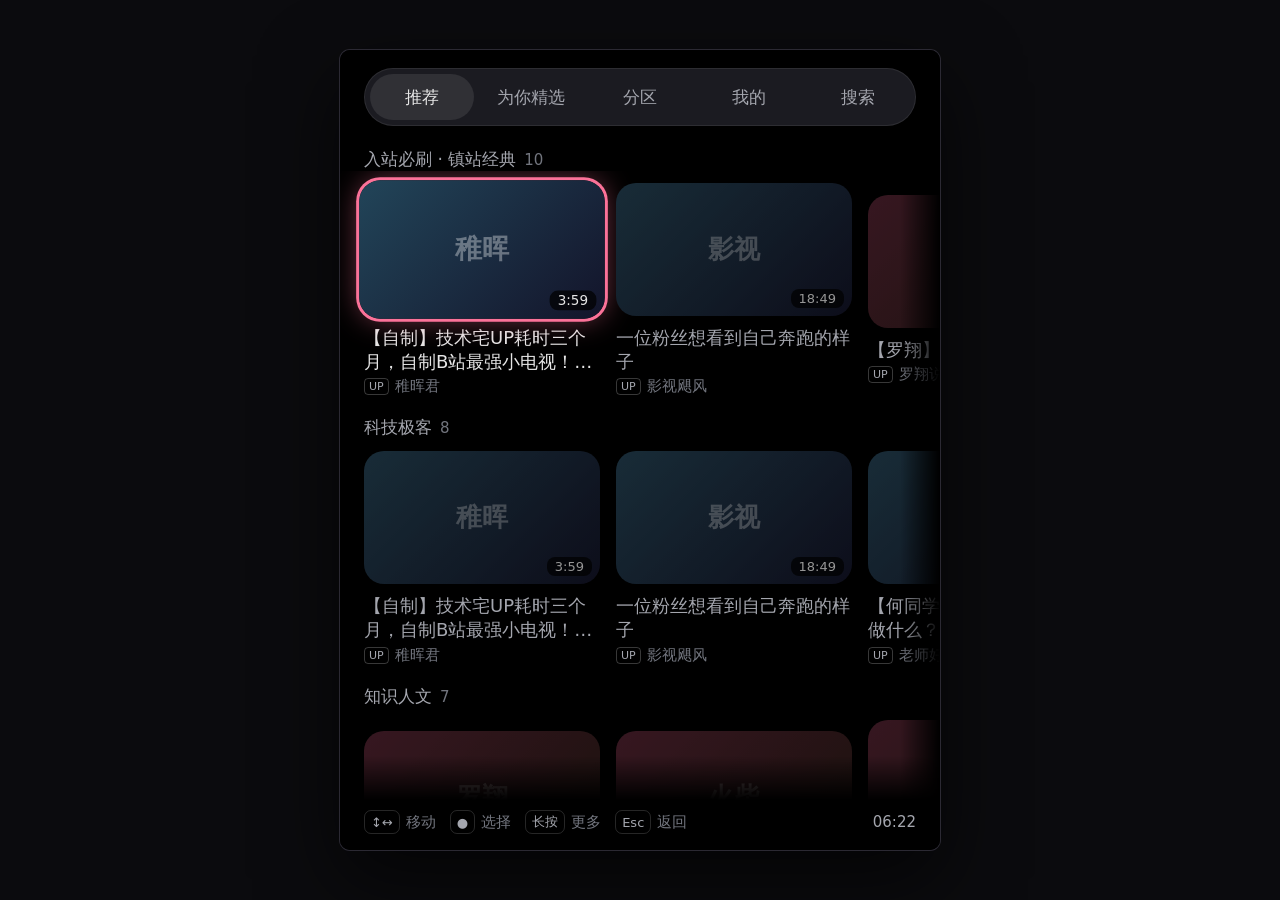
==== bilibili.html @ 2dcc149f "Add GlassBili: Bilibili for 600x800 display glasses" ====
<!DOCTYPE html>
<html lang="zh-CN">
<head>
<meta charset="utf-8">
<meta name="viewport" content="width=device-width, initial-scale=1, viewport-fit=cover">
<meta name="theme-color" content="#000000">
<meta name="referrer" content="no-referrer">
<link rel="icon" href="data:,">
<title>GlassBili · 哔哩哔哩眼镜版</title>
<!--
  GlassBili — 参考 Karpathy HackerTube 思路重建的 Bilibili 600×800 眼镜端
  数据源：B站官方「入站必刷」殿堂级精选（39 部真实 BV 视频），无登录本地兴趣推荐。
  交互规范（Meta Ray-Ban Display + Android XR Glimmer）：
    · ↑↓←→（滑动）按几何位置移动焦点；货架 & Tab 栏记忆
    · Enter（捏合）激活；长按 Enter / M 打开上下文菜单（支持一键三连）
    · Esc / Backspace / 系统返回 逐层退出（历史栈 ≤ 5）
    · B 键切换“透视叠加”模拟（mix-blend-mode: screen 模拟加色光学）
-->
<style>
  :root{
    --bg:#000;                     /* 加色镜片：纯黑 = 透明 */
    --panel:rgba(30,30,36,.92);
    --panel-hi:rgba(48,46,56,.96);
    --line:rgba(255,255,255,.08);
    --txt:#e6e6e6;                 /* 柔白：避免纯白眩光与漏光 */
    --sub:#a4a6ae;
    --dim:#72757e;
    --acc:#fb7299;                 /* B站粉 */
    --acc-glow:rgba(251,114,153,.48);
    --acc-soft:rgba(251,114,153,.18);
    --cyan:#23ade5;                /* B站蓝 */
    --cyan-soft:rgba(35,173,229,.18);
    --r-lg:28px; --r-md:20px; --r-sm:14px;
    --pad:24px;
    --ease:cubic-bezier(.2,.8,.2,1);
    --dur:180ms;
  }
  *{box-sizing:border-box}
  html,body{margin:0;height:100%;background:var(--bg);color:var(--txt);
    font-family:"PingFang SC","Noto Sans SC","Google Sans",Roboto,"Microsoft YaHei",system-ui,sans-serif;
    -webkit-font-smoothing:antialiased;overflow:hidden;-webkit-tap-highlight-color:transparent}
  button,a{font:inherit;color:inherit;background:none;border:0;padding:0;margin:0;text-align:left;cursor:pointer;text-decoration:none}
  .f{outline:none}
  svg{display:block}

  /* ---------- 600 × 800 眼镜视口 ---------- */
  #app{position:relative;width:min(100vw,600px);height:min(100dvh,800px);margin:0 auto;overflow:hidden;isolation:isolate}
  @media (min-width:680px) and (min-height:860px){
    body{display:flex;align-items:center;justify-content:center;flex-direction:column;gap:12px;background:#0b0b0e}
    #app{margin:0;border-radius:10px;box-shadow:0 0 0 1px #2b2933,0 30px 80px rgba(0,0,0,.65);background:#000}
    #frameLabel{display:block}
  }
  #frameLabel{display:none;color:#62656e;font-size:13px;letter-spacing:.04em}
  #frameLabel b{color:#fb7299;font-weight:500}

  /* 透视叠加模拟 */
  #world{position:absolute;inset:0;z-index:0;opacity:0;transition:opacity .4s;
    background:
      radial-gradient(120% 60% at 50% 110%, #3d4a2f 0 40%, transparent 41%),
      radial-gradient(40% 30% at 20% 30%, #f3e6c8 0, transparent 70%),
      linear-gradient(180deg,#9cc3e6 0%,#d7e6f0 45%,#7c8a6a 46%,#55603f 100%)}
  #app.pt #world{opacity:1}
  #app.pt #ui{mix-blend-mode:screen}
  #ui{position:absolute;inset:0;z-index:1;display:flex;flex-direction:column;background:#000}

  /* ---------- 顶栏 ---------- */
  #top{flex:none;padding:18px var(--pad) 6px;transition:opacity var(--dur)}
  .tabs{display:flex;gap:5px;background:var(--panel);border:1px solid var(--line);border-radius:999px;padding:5px}
  .tab{flex:1;height:46px;border-radius:999px;display:flex;align-items:center;justify-content:center;
    font-size:17px;color:var(--sub);transition:background var(--dur),color var(--dur),box-shadow var(--dur),transform var(--dur) var(--ease)}
  .tab.on{color:var(--txt);background:rgba(255,255,255,.09)}
  .tab:focus{color:#16080d;background:var(--acc);font-weight:600;box-shadow:0 0 22px var(--acc-glow)}
  .titlebar{display:flex;align-items:center;gap:12px;height:56px;padding:0 6px}
  .titlebar .crumb{font-size:15px;color:var(--acc);background:var(--acc-soft);padding:4px 12px;border-radius:999px;flex:none}
  .titlebar h2{margin:0;font-size:21px;font-weight:500;white-space:nowrap;overflow:hidden;text-overflow:ellipsis}

  /* ---------- 滚动区 ---------- */
  #view{flex:1;position:relative;min-height:0}
  .vs{position:absolute;inset:0;overflow-y:auto;overflow-x:hidden;scrollbar-width:none;padding:6px 0 28px;
    --ft:0px;--fb:0px;
    -webkit-mask-image:linear-gradient(to bottom,transparent 0,#000 var(--ft),#000 calc(100% - var(--fb)),transparent 100%);
            mask-image:linear-gradient(to bottom,transparent 0,#000 var(--ft),#000 calc(100% - var(--fb)),transparent 100%)}
  .vs::-webkit-scrollbar,.track::-webkit-scrollbar{display:none}
  .vs.ft{--ft:28px}.vs.fb{--fb:44px}
  .screen-in{animation:screenIn 220ms var(--ease)}
  @keyframes screenIn{from{opacity:0;transform:translateY(10px)}to{opacity:1;transform:none}}

  /* ---------- 横向货架 ---------- */
  .shelf{margin:4px 0 6px}
  .shelf h3{margin:10px var(--pad) 0;font-size:17px;font-weight:500;color:var(--sub);display:flex;gap:8px;align-items:baseline}
  .shelf h3 span{font-size:15px;color:var(--dim)}
  .track{position:relative;display:flex;gap:16px;overflow-x:auto;overflow-y:hidden;scrollbar-width:none;padding:12px var(--pad) 10px;
    --fl:0px;--fr:0px;
    -webkit-mask-image:linear-gradient(to right,transparent 0,#000 var(--fl),#000 calc(100% - var(--fr)),transparent 100%);
            mask-image:linear-gradient(to right,transparent 0,#000 var(--fl),#000 calc(100% - var(--fr)),transparent 100%)}
  .track.fl{--fl:18px}.track.fr{--fr:40px}
  .empty{margin:12px var(--pad) 6px;padding:18px 20px;border-radius:var(--r-md);border:1px dashed rgba(255,255,255,.12);color:var(--dim);font-size:16px;line-height:1.5}

  /* ---------- 视频卡片 ---------- */
  .card{flex:none;width:236px;position:relative}
  .thumb{position:relative;width:100%;aspect-ratio:16/9;border-radius:var(--r-md);overflow:hidden;
    background:linear-gradient(135deg,hsl(var(--h) 45% 24%),hsl(calc(var(--h) + 35) 38% 12%));
    transition:transform var(--dur) var(--ease),box-shadow var(--dur),filter var(--dur);filter:brightness(.65) saturate(.88)}
  .thumb img{position:absolute;inset:0;width:100%;height:100%;object-fit:cover}
  .thumb .ph{position:absolute;inset:0;display:flex;align-items:center;justify-content:center;font-size:26px;font-weight:600;color:rgba(255,255,255,.35)}
  .dur{position:absolute;right:8px;bottom:8px;font-size:13px;font-variant-numeric:tabular-nums;padding:2px 8px;border-radius:8px;background:rgba(0,0,0,.72);color:#e6e6e6}
  .card .ct{margin-top:10px;font-size:18px;line-height:1.32;max-height:2.64em;overflow:hidden;display:-webkit-box;-webkit-line-clamp:2;-webkit-box-orient:vertical;color:var(--sub);transition:color var(--dur)}
  .card .cm{margin-top:4px;font-size:15px;color:var(--dim);display:flex;align-items:center;gap:6px;white-space:nowrap;overflow:hidden;text-overflow:ellipsis}
  .up-tag{display:inline-flex;align-items:center;justify-content:center;font-size:11px;line-height:1;padding:2px 4px;border-radius:4px;border:1px solid rgba(255,255,255,.22);color:var(--sub);flex:none}
  .card:focus .thumb,.row:focus .thumb,.hero:focus .thumb{filter:none;transform:scale(1.04);
    box-shadow:0 0 0 3px var(--acc),0 0 28px var(--acc-glow)}
  .card:focus .ct{color:var(--txt)}
  /* 长按三连/菜单进度条 */
  .thumb::after{content:"";position:absolute;left:0;bottom:0;height:5px;width:0;background:var(--acc);border-radius:0 3px 3px 0}
  .pressing .thumb::after{width:100%;transition:width 550ms linear}
  .pressing .thumb{transform:scale(.98)}
  .badge{position:absolute;top:8px;right:8px;display:flex;gap:4px}
  .badge i{display:flex;width:26px;height:26px;border-radius:50%;background:rgba(0,0,0,.68);align-items:center;justify-content:center}
  .badge svg{width:15px;height:15px;fill:var(--acc)}
  .badge i.cy svg{fill:var(--cyan)}
  .watched{position:absolute;left:0;right:0;bottom:0;height:4px;background:rgba(255,255,255,.22)}
  .watched::before{content:"";position:absolute;inset:0;width:100%;background:var(--acc)}

  /* ---------- 列表行 ---------- */
  .list{padding:4px var(--pad) 0;display:flex;flex-direction:column;gap:8px}
  .row{display:flex;gap:16px;align-items:center;padding:10px;border-radius:var(--r-lg);transition:background var(--dur),box-shadow var(--dur)}
  .row .thumb{width:196px;flex:none;border-radius:var(--r-sm)}
  .row .rt{min-width:0;flex:1}
  .row .t{font-size:18px;line-height:1.32;max-height:2.64em;overflow:hidden;display:-webkit-box;-webkit-line-clamp:2;-webkit-box-orient:vertical;color:var(--sub)}
  .row .m{margin-top:6px;font-size:15px;color:var(--dim);white-space:nowrap;overflow:hidden;text-overflow:ellipsis}
  .row .why{display:inline-block;margin-top:8px;font-size:14px;color:var(--cyan);background:var(--cyan-soft);padding:3px 10px;border-radius:999px}
  .row:focus{background:var(--panel-hi);box-shadow:0 0 0 1px var(--line)}
  .row:focus .t{color:var(--txt)}
  .row:focus .thumb{transform:none;box-shadow:0 0 0 3px var(--acc)}

  /* ---------- Hero ---------- */
  .hero{display:block;margin:6px var(--pad) 10px;width:calc(100% - 2*var(--pad));position:relative}
  .hero .thumb{border-radius:var(--r-lg)}
  .hero .ov{position:absolute;left:0;right:0;bottom:0;padding:48px 22px 18px;border-radius:0 0 var(--r-lg) var(--r-lg);
    background:linear-gradient(to top,rgba(0,0,0,.92),rgba(0,0,0,0))}
  .hero .ov .why{font-size:14px;color:var(--acc)}
  .hero .ov .t{margin-top:6px;font-size:22px;line-height:1.25;font-weight:500}
  .hero .ov .m{margin-top:4px;font-size:15px;color:var(--sub)}
  .hero:focus .thumb{transform:scale(1.02)}
  .section-h{margin:16px var(--pad) 2px;font-size:17px;font-weight:500;color:var(--sub)}

  /* ---------- 分区瓷砖 ---------- */
  .grid{display:grid;grid-template-columns:1fr 1fr;gap:14px;padding:10px var(--pad)}
  .tile{height:132px;border-radius:var(--r-lg);padding:18px;display:flex;flex-direction:column;justify-content:space-between;
    background:linear-gradient(140deg,hsl(var(--h) 42% 20% / .95),hsl(calc(var(--h) + 28) 32% 10% / .95));border:1px solid var(--line);
    transition:transform var(--dur) var(--ease),box-shadow var(--dur);filter:brightness(.82)}
  .tile .g{font-size:30px;line-height:1}
  .tile .n{font-size:20px;font-weight:500}
  .tile .c{font-size:15px;color:var(--sub)}
  .tile:focus{filter:none;transform:scale(1.03);box-shadow:0 0 0 3px var(--acc),0 0 26px var(--acc-glow)}

  /* ---------- 胶囊按钮 ---------- */
  .chips{display:flex;flex-wrap:wrap;gap:10px;padding:8px var(--pad)}
  .chip{height:44px;padding:0 18px;border-radius:999px;background:var(--panel);border:1px solid var(--line);font-size:16px;color:var(--sub);display:flex;align-items:center;gap:8px;transition:all var(--dur)}
  .chip:focus{background:var(--acc);color:#16080d;font-weight:600;box-shadow:0 0 22px var(--acc-glow)}
  .chip.danger:focus{background:#f28b82}

  /* ---------- 搜索 ---------- */
  .sbox{margin:8px var(--pad) 4px;position:relative}
  .sbox input{width:100%;height:58px;border-radius:999px;border:1px solid var(--line);background:var(--panel);color:var(--txt);
    font:inherit;font-size:18px;padding:0 22px 0 54px;transition:box-shadow var(--dur),background var(--dur)}
  .sbox input::placeholder{color:var(--dim)}
  .sbox input:focus{box-shadow:0 0 0 3px var(--acc);background:var(--panel-hi)}
  .sbox svg{position:absolute;left:20px;top:17px;width:24px;height:24px;fill:var(--sub)}

  /* ---------- 播放页 ---------- */
  .player{position:relative;margin:4px 12px 0;border-radius:var(--r-lg);overflow:hidden;aspect-ratio:16/9;background:#070709;border:1px solid var(--line)}
  .player iframe{position:absolute;inset:0;width:100%;height:100%;border:0}
  .winfo{margin:12px var(--pad) 0}
  .winfo h1{margin:0;font-size:21px;line-height:1.3;font-weight:500;display:-webkit-box;-webkit-line-clamp:2;-webkit-box-orient:vertical;overflow:hidden}
  .winfo p{margin:6px 0 0;font-size:15px;color:var(--sub);display:flex;align-items:center;gap:8px;flex-wrap:wrap}
  .winfo .bv{font-family:ui-monospace,SFMono-Regular,Menlo,monospace;font-size:13px;color:var(--dim)}
  .rail{display:flex;justify-content:space-between;margin:14px var(--pad) 0;padding:10px 10px;background:var(--panel);border:1px solid var(--line);border-radius:var(--r-lg)}
  .rb{width:96px;display:flex;flex-direction:column;align-items:center;gap:6px;padding:8px 0;border-radius:var(--r-md);transition:background var(--dur)}
  .rb .ic{width:52px;height:52px;border-radius:50%;display:flex;align-items:center;justify-content:center;background:rgba(255,255,255,.06);transition:all var(--dur) var(--ease)}
  .rb svg{width:24px;height:24px;fill:var(--sub)}
  .rb span{font-size:14px;color:var(--dim)}
  .rb.on svg{fill:var(--acc)}
  .rb.on span{color:var(--acc)}
  .rb.cy.on svg{fill:var(--cyan)}
  .rb.cy.on span{color:var(--cyan)}
  .rb:focus .ic{background:var(--acc);transform:scale(1.08);box-shadow:0 0 24px var(--acc-glow)}
  .rb:focus svg{fill:#16080d}
  .rb:focus span{color:var(--txt)}
  .blurb{margin:12px var(--pad) 0;font-size:16px;line-height:1.5;color:var(--sub)}
  .watching .shelf .card{width:200px}
  .watching .shelf .card .ct{font-size:16px}

  /* 三连动效 */
  @keyframes triplePop{0%{transform:scale(1)}40%{transform:scale(1.22)}100%{transform:scale(1)}}
  .triple-pop .ic{animation:triplePop 380ms var(--ease);box-shadow:0 0 32px var(--acc-glow)}

  /* ---------- 底部操作提示 ---------- */
  #hints{flex:none;height:50px;display:flex;align-items:center;gap:14px;padding:0 var(--pad) 6px;font-size:15px;color:var(--dim)}
  #hints .h{display:flex;align-items:center;gap:6px;white-space:nowrap}
  #hints kbd{font:inherit;font-size:13px;min-width:24px;height:24px;padding:0 6px;border-radius:7px;border:1px solid rgba(255,255,255,.15);display:inline-flex;align-items:center;justify-content:center;color:var(--sub)}
  #clock{margin-left:auto;font-variant-numeric:tabular-nums;color:var(--sub)}

  /* ---------- 上下文菜单 ---------- */
  #scrim{position:absolute;inset:0;z-index:5;background:rgba(0,0,0,.74);opacity:0;pointer-events:none;transition:opacity var(--dur)}
  #menu{position:absolute;left:var(--pad);right:var(--pad);bottom:66px;z-index:6;background:var(--panel-hi);border:1px solid var(--line);border-radius:var(--r-lg);padding:14px;
    transform:translateY(20px);opacity:0;pointer-events:none;transition:transform var(--dur) var(--ease),opacity var(--dur)}
  #app.menu #scrim{opacity:1;pointer-events:auto}
  #app.menu #menu{transform:none;opacity:1;pointer-events:auto}
  #menu .mh{display:flex;gap:14px;align-items:center;padding:4px 6px 12px;border-bottom:1px solid var(--line);margin-bottom:8px}
  #menu .mh .thumb{width:120px;flex:none;border-radius:12px;filter:none}
  #menu .mh .t{font-size:16px;line-height:1.3;display:-webkit-box;-webkit-line-clamp:2;-webkit-box-orient:vertical;overflow:hidden}
  .mi{display:flex;align-items:center;gap:14px;width:100%;height:56px;padding:0 16px;border-radius:var(--r-md);font-size:18px;color:var(--sub);transition:background var(--dur),color var(--dur)}
  .mi svg{width:22px;height:22px;fill:currentColor}
  .mi:focus{background:var(--acc);color:#16080d;font-weight:600}

  /* ---------- Toast ---------- */
  #toast{position:absolute;left:50%;top:84px;z-index:8;transform:translate(-50%,-8px);opacity:0;pointer-events:none;
    background:var(--panel-hi);border:1px solid rgba(251,114,153,.35);color:var(--txt);font-size:16px;padding:10px 18px;border-radius:999px;white-space:nowrap;
    transition:opacity var(--dur),transform var(--dur) var(--ease)}
  #toast.show{opacity:1;transform:translate(-50%,0)}

  /* ---------- 边界回弹 ---------- */
  .bump-left{animation:bl 220ms var(--ease)}.bump-right{animation:br 220ms var(--ease)}
  .bump-up{animation:bu 220ms var(--ease)}.bump-down{animation:bd 220ms var(--ease)}
  @keyframes bl{40%{transform:translateX(-7px)}}@keyframes br{40%{transform:translateX(7px)}}
  @keyframes bu{40%{transform:translateY(-6px)}}@keyframes bd{40%{transform:translateY(6px)}}

  @media (prefers-reduced-motion:reduce){*,*::before,*::after{animation:none!important;transition:none!important}}
</style>
</head>
<body>
<div id="frameLabel"><b>GlassBili · 600 × 800</b> · 方向键移动 · Enter 选择 · 长按 Enter / M 更多 · Esc 返回 · B 透视模拟</div>
<div id="app">
  <div id="world" aria-hidden="true"></div>
  <div id="ui">
    <header id="top"></header>
    <main id="view"></main>
    <footer id="hints"></footer>
  </div>
  <div id="scrim"></div>
  <div id="menu" role="menu" aria-hidden="true"></div>
  <div id="toast" role="status" aria-live="polite"></div>
</div>

<script>
(() => {
'use strict';

const ZONES = {
  tech:    { name:'科技极客', glyph:'⌬', h:202 },
  know:    { name:'知识人文', glyph:'◎', h:342 },
  film:    { name:'影视短片', glyph:'▤', h:270 },
  game:    { name:'游戏动画', glyph:'◈', h:158 },
  music:   { name:'音乐演奏', glyph:'♫', h:32  },
  kichiku: { name:'镇站鬼畜', glyph:'⚡', h:12  },
};

const V = [
  {id:'BV1jE41137eu',cid:164144278,k:'tech',c:'稚晖君',d:239,t:'【自制】技术宅UP耗时三个月，自制B站最强小电视！【硬核】',b:'野生技术宅顶尖水平',p:'https://i0.hdslb.com/bfs/archive/e45dcea884e87613b327a5ec34a16ce962309327.jpg@480w_270h_1c.webp'},
  {id:'BV1ED4y1Y7dc',cid:909766118,k:'tech',c:'影视飓风',d:1129,t:'一位粉丝想看到自己奔跑的样子',b:'见证奇迹发生，感受科技的温暖和力量',p:'https://i0.hdslb.com/bfs/archive/937f11ce1ddf148be74a772fbd1b5a9d32e462c8.jpg@480w_270h_1c.webp'},
  {id:'BV1cy4y1k7A2',cid:252900431,k:'tech',c:'老师好我叫何同学',d:670,t:'【何同学】80年代的电脑能做什么？苹果麦金塔深度体验',b:'穿越时空，来自1984年的数码浪漫',p:'https://i1.hdslb.com/bfs/archive/81584c757a6b4c71dc93170664745167b175dd72.jpg@480w_270h_1c.webp'},
  {id:'BV1gF41117fN',cid:1239771771,k:'tech',c:'-LKs-',d:1632,t:'300天4万公里传遍中国，漂流相机终于回来了！',b:'跨越4万公里，极具人文张力的震撼企划',p:'https://i1.hdslb.com/bfs/archive/569ce57b7df5b88f47a7a9293b756eb806ec08c2.jpg@480w_270h_1c.webp'},
  {id:'BV16X4y1g7wT',cid:323723441,k:'tech',c:'才疏学浅的才浅',d:717,t:'【才浅】15天花20万元用500克黄金敲数万锤纯手工打造三星堆黄金面具',b:'央视新华社点赞，博物馆喊话来上班！',p:'https://i1.hdslb.com/bfs/archive/55ce9a4d1797ec56a0d4ed727f1a279b89ec3664.jpg@480w_270h_1c.webp'},
  {id:'BV1Nt4y1D7pW',cid:219605972,k:'tech',c:'老师好我叫何同学',d:633,t:'【何同学】我拍了一张600万人的合影...',b:'央视点名称赞，数码男孩的硬核浪漫礼物',p:'https://i2.hdslb.com/bfs/archive/3c1a8b5f76251adffd3a5aa78967bd672a009703.jpg@480w_270h_1c.webp'},
  {id:'BV16Z4y1H7NG',cid:201618188,k:'tech',c:'特效小哥studio',d:334,t:'相 机 大 战',b:'经费和创意双重爆炸的数码特效大片',p:'https://i0.hdslb.com/bfs/archive/67c3bbae0eec01a1783f35851649724cb4c408bd.jpg@480w_270h_1c.webp'},
  {id:'BV1tJ411W7hw',cid:137898232,k:'tech',c:'才疏学浅的才浅',d:611,t:'【才浅手工】魔刀千刃制作 究竟什么叫还原？看完你就明白了',b:'原作出品方盖戳认证，对“技术宅”的完美诠释',p:'https://i1.hdslb.com/bfs/archive/a91b6ad4ee58c9b8357167c668f66f8a8df4efba.jpg@480w_270h_1c.webp'},

  {id:'BV1BK411L7DJ',cid:177974677,k:'know',c:'罗翔说刑法',d:608,t:'【罗翔】我们为什么要读书？',b:'引发全站思考，共同探讨读书的意义',p:'https://i2.hdslb.com/bfs/archive/8d38ddb66687f768f851271b84d58b7ceb1a2d0f.jpg@480w_270h_1c.webp'},
  {id:'BV1ph4y1g75E',cid:1174279662,k:'know',c:'火柴人AlanBecker',d:843,t:'火柴人 VS 数学(Math)',b:'史上最难看懂的数学动画神作',p:'https://i2.hdslb.com/bfs/archive/2191d0f448b0bcbeef08e686acc942698cb69150.jpg@480w_270h_1c.webp'},
  {id:'BV1MN4y177PB',cid:783037295,k:'know',c:'衣戈猜想',d:688,t:'回村三天，二舅治好了我的精神内耗',b:'全网刷屏！治愈千万人的精神内耗',p:'https://i2.hdslb.com/bfs/archive/349d11af2161fd4d734540df5206c66242b5e975.jpg@480w_270h_1c.webp'},
  {id:'BV1FE411A7Xd',cid:267307677,k:'know',c:'风羽酱-sdk',d:367,t:'《 这才叫水视频！》 创意短片',b:'科普和视觉结合的顶尖水平',p:'https://i1.hdslb.com/bfs/archive/6eed6f50cc0dff72a51afbcad1c23b63dca31866.jpg@480w_270h_1c.webp'},
  {id:'BV14U4y1w7fn',cid:423006242,k:'know',c:'莲羊的岩彩学堂',d:775,t:'这才是文化膨胀！！当岩彩画遇上汉服',b:'让冷门技艺火出圈的跨时空之作',p:'https://i0.hdslb.com/bfs/archive/76ddf1a106a562dacd6c40e09cbee0d7a81206fc.jpg@480w_270h_1c.webp'},
  {id:'BV19E41197Kc',cid:120004475,k:'know',c:'8KRAW',d:1353,t:'【盛世中华】超燃！数百位8KRAW摄影师联合摄制，10分钟带你看绝美祖国',b:'全网播放破亿，献礼新中国成立七十周年',p:'https://i0.hdslb.com/bfs/archive/181ebe27c0f8adde87b5cfc4b5017bf425d66949.jpg@480w_270h_1c.webp'},
  {id:'BV1qm4y1r7BB',cid:1076555349,k:'know',c:'朵朵花林',d:235,t:'『从头看她』1920-2020，中国女性发型的百年变迁',b:'振聋发聩！民族文化与女性力量的极致表达',p:'https://i0.hdslb.com/bfs/archive/504786e8586b8526f458561cca4fba4db28b0e62.jpg@480w_270h_1c.webp'},

  {id:'BV1zp4y1U7Z5',cid:205896630,k:'film',c:'狂阿弥_',d:984,t:'一个人，造出让40亿人震碎的夜晚！',b:'纪录片讲述代表作，极具人文关怀和视频传达力',p:'https://i1.hdslb.com/bfs/archive/b25efe570ee23f19b470275092005e8d2d88df1b.jpg@480w_270h_1c.webp'},
  {id:'BV1Rq4y1n7CR',cid:388300505,k:'film',c:'导演小策',d:1546,t:'【广场往事】《妇仇者联盟》：枪在手，跟鹅走！',b:'令人拍案叫绝的搞笑剧情巅峰之作',p:'https://i1.hdslb.com/bfs/archive/ddc23d5da338f22ac608085e4fd5de6de3eeed11.jpg@480w_270h_1c.webp'},
  {id:'BV1CC4y1a7ee',cid:204105211,k:'film',c:'木鱼水心',d:41979,t:'【木鱼微剧场】《红楼梦》（全集）',b:'吸引无数人入坑《红楼梦》的影视精讲代表作',p:'https://i0.hdslb.com/bfs/archive/d7a15ce7bccdaf3ff0a41e2b2c80feac1f9edc82.jpg@480w_270h_1c.webp'},
  {id:'BV1w7411P7jJ',cid:154321238,k:'film',c:'浅葱喵asagiinyo',d:1133,t:'受够了，我真的不行了。好想逃。',b:'全网知名脑洞创意短片',p:'https://i0.hdslb.com/bfs/archive/c1e85909cbc9a1f99adc0ffc9890f1ef3a389f86.jpg@480w_270h_1c.webp'},
  {id:'BV1Jb411W7dH',cid:517786039,k:'film',c:'迪亚瓦尔Diaval',d:343,t:'【七代小丑/踩点/混剪/高燃】欢乐与惊悚的踩点视觉盛宴！',b:'7代小丑的史诗级会面',p:'https://i0.hdslb.com/bfs/archive/d4fc8471e6fe3bcdf1de4df43fabffaad74646b4.jpg@480w_270h_1c.webp'},
  {id:'BV1mK411V7wY',cid:178337341,k:'film',c:'丿丶龙猫',d:270,t:'龍',b:'剪刀手对成龙大哥的终极致敬',p:'https://i0.hdslb.com/bfs/archive/235c2ad05b9ac03cfa3f2538b06f22a6d0a68384.jpg@480w_270h_1c.webp'},

  {id:'BV1x54y1e7zf',cid:226204073,k:'game',c:'黑神话',d:782,t:'游戏科学新作《黑神话：悟空》13分钟实机演示',b:'24小时破千万点击，重燃国产3A大作希望',p:'https://i1.hdslb.com/bfs/archive/a9c4c95cc2b115d772928a1ece5296a3681ad7be.jpg@480w_270h_1c.webp'},
  {id:'BV1mi4y1b76M',cid:172799113,k:'game',c:'国家建筑师Cthuwork',d:725,t:'【Minecraft】清明上河图 [灯火阑珊处 人在画中游]',b:'MC建筑品类的巅峰',p:'https://i1.hdslb.com/bfs/archive/ca6936147a919b5612b370351e61188e2ec82aed.jpg@480w_270h_1c.webp'},
  {id:'BV1Wb411v7WN',cid:79893358,k:'game',c:'老番茄',d:601,t:'【老番茄】史上最骚杀手(第一集)',b:'剧情类游戏视频《史上最骚》系列代表作',p:'https://i0.hdslb.com/bfs/archive/19da21a55fe51d92a3c8d3f9b4ee7467b79257c2.jpg@480w_270h_1c.webp'},
  {id:'BV1UE411y7Wy',cid:245682070,k:'game',c:'GoldenEggs',d:1669,t:'你被困在2019年10月25日，如何逃出？（多结局互动视频）',b:'互动游戏开发大赛“史上最佳”获奖作品',p:'https://i1.hdslb.com/bfs/archive/61742ce56fbb10ad624768f21b631e139c988cff.jpg@480w_270h_1c.webp'},
  {id:'BV13X4y1P7z7',cid:359858024,k:'game',c:'赶稿人',d:170,t:'2021届清华美院动画毕设 |《万华镜》',b:'现象级毕设作品，每一帧都是惊艳壁纸',p:'https://i0.hdslb.com/bfs/archive/08e73240aa6e95be022192ec2945f4fd129a822c.jpg@480w_270h_1c.webp'},
  {id:'BV1Yc411h7uQ',cid:174494635,k:'game',c:'Moouyo默铀',d:585,t:'【60帧定格动画】用高达在5分钟内跳完所有MJ的舞蹈',b:'MJ中国官网转发的定格动画代表作',p:'https://i0.hdslb.com/bfs/archive/8eb9bb5c9cdf7186c85ee17b6d332947ebe9244d.jpg@480w_270h_1c.webp'},
  {id:'BV1dR4y1F7Aq',cid:553149806,k:'game',c:'钓可尔太曼',d:111,t:'⚡️ 中 国 人 不 蹦 洋 迪 ⚡️',b:'彰显中式美学魅力的国产动画剪辑佳作',p:'https://i0.hdslb.com/bfs/archive/da8b005d428e9a967d7dfb63b34db4727fc3bd69.jpg@480w_270h_1c.webp'},

  {id:'BV1Sx411T7QQ',cid:5337009,k:'music',c:'墨韵Moyun',d:295,t:'【古筝】千本樱——你可见过如此凶残的练习曲',b:'不论何时这个视频永远有人在线',p:'https://i0.hdslb.com/bfs/archive/baae2b4050363c0ab45465b7cf696b8304fdaca8.jpg@480w_270h_1c.webp'},
  {id:'BV1PK411L7h5',cid:172350916,k:'music',c:'共青团中央',d:299,t:'鼓乐《兰陵王入阵曲》耳机开最大！来听千军万马！！！',b:'勾画出千年战场的震撼国乐作品',p:'https://i2.hdslb.com/bfs/archive/2f64c176864bced7835d375c47c2de700a107f93.jpg@480w_270h_1c.webp'},
  {id:'BV1JD4y1e7Q4',cid:31829133901,k:'music',c:'BBoxer酋长',d:213,t:'无屏风表演《口技》还原文言文 ！！！',b:'颜艺派口技的极致表演，传统技艺神还原',p:'https://i1.hdslb.com/bfs/archive/d44b7dd691392f5a4db0165369670b3a1f41b11f.jpg@480w_270h_1c.webp'},
  {id:'BV1ti4y1K7uw',cid:312344457,k:'music',c:'Vicky宣宣',d:379,t:'一段旋律怎么变成一首歌？曝光学生党制作歌曲全过程:)',b:'初中生挑战半小时原创音乐',p:'https://i1.hdslb.com/bfs/archive/2a3b28a76cdbe112df557b453600e4c1c98bd3d0.jpg@480w_270h_1c.webp'},
  {id:'BV1Jb411U7u2',cid:76113255,k:'music',c:'ilem',d:184,t:'洛天依，原创《勾指起誓》',b:'ilem首张专辑主打，引发全网翻唱热潮',p:'https://i0.hdslb.com/bfs/archive/7591c89704b448cd94a0cf749e65a39833c68d4f.png@480w_270h_1c.webp'},
  {id:'BV1AM4y1M71p',cid:364849402,k:'music',c:'猛男舞团IconX',d:116,t:'破亿纪念!【猛男版】新宝岛 4K高清重置加强版',b:'镇站之宝《新宝岛》高清重制版',p:'https://i0.hdslb.com/bfs/archive/f28fae0e133f8bb289d719e031891764edb332e1.jpg@480w_270h_1c.webp'},

  {id:'BV1bW411n7fY',cid:31621681,k:'kichiku',c:'UP-Sings',d:152,t:'【春晚鬼畜】赵本山：我就是念诗之王！【改革春风吹满地】',b:'全站知名鬼畜视频',p:'https://i0.hdslb.com/bfs/archive/d52994a1876d07a975dc6683b78a898d9b581208.png@480w_270h_1c.webp'},
  {id:'BV1yt4y1Q7SS',cid:210738676,k:'kichiku',c:'哦呼w',d:146,t:'敢 杀 我 的 马？！',b:'影视鬼畜的巅峰代表作之一',p:'https://i2.hdslb.com/bfs/archive/b1a07a8baefa0694760cd6d99f212bee45d1333d.jpg@480w_270h_1c.webp'},
  {id:'BV1qt411j7fV',cid:106015992,k:'kichiku',c:'洛温阿特金森',d:222,t:'【派大星的独白】一个关于正常人的故事',b:'「2019黄绿合战」第一名',p:'https://i1.hdslb.com/bfs/archive/3e2e1e0b3c1108b83148bd2f51b3d28fc94c3b63.jpg@480w_270h_1c.webp'},
  {id:'BV1bz4y1r7Ug',cid:1626864024,k:'kichiku',c:'核动力路灯',d:282,t:'【罗翔】童话镇',b:'鬼畜区最具寓意的作品之一',p:'https://i1.hdslb.com/bfs/archive/66faf0db298d9e61228283628064212e4c3152f8.jpg@480w_270h_1c.webp'},
  {id:'BV1pi4y147tQ',cid:192377166,k:'kichiku',c:'推背兔の',d:99,t:'最 强 法 海',b:'2020热梗“大威天龙”的起源',p:'https://i0.hdslb.com/bfs/archive/f1dd52536bc7f23fad5dbb9eae93fcd26d72b38b.png@480w_270h_1c.webp'},
];
const BY = Object.fromEntries(V.map((v,i)=>[v.id,{...v,rank:i}]));

/* ---------------- 本地状态（无需登录，一键三连 / 稍后再看 / 弹幕偏好） ---------------- */
const KEY='glassbili.v1';
const S = (()=>{ const d={triple:[],later:[],hist:[],hidden:[],danmaku:false};
  try{ return Object.assign(d, JSON.parse(localStorage.getItem(KEY)||'{}')); }catch{ return d; } })();
const save=()=>{ try{ localStorage.setItem(KEY,JSON.stringify(S)); }catch{} };
const has=(l,id)=>S[l].includes(id);
const toggle=(l,id)=>{ const a=S[l],i=a.indexOf(id); if(i>=0)a.splice(i,1); else a.unshift(id); save(); return i<0; };
const addHist=id=>{ S.hist=[id,...S.hist.filter(x=>x!==id)].slice(0,60); save(); };
const visible=ids=>ids.filter(id=>BY[id] && !has('hidden',id));

/* ---------------- 纯本地兴趣推荐（无需 B站账号） ---------------- */
function affinity(){
  const a={}, ch={};
  const add=(id,w)=>{ const v=BY[id]; if(!v)return; a[v.k]=(a[v.k]||0)+w; ch[v.c]=(ch[v.c]||0)+w; };
  S.triple.forEach(id=>add(id,3));
  S.later.forEach(id=>add(id,2));
  S.hist.forEach((id,i)=>add(id,1/(1+i*.35)));
  return {a,ch};
}
function recommend(n=12, exclude=[]){
  const {a,ch}=affinity(), seen=new Set([...S.hist.slice(0,8),...S.hidden,...exclude]);
  const out=V.filter(v=>!seen.has(v.id)).map(v=>{
    const r=BY[v.id].rank, ta=a[v.k]||0, ca=ch[v.c]||0;
    const score=ta+ca*1.2+(1-r/V.length)*.8;
    let why='入站必刷';
    if(ca>=1) why=`因为你看过 UP主 ${v.c}`;
    else if(ta>=1) why=`因为你喜欢「${ZONES[v.k].name}」`;
    return {v,score,why};
  }).sort((x,y)=>y.score-x.score);
  return out.slice(0,n);
}

/* ---------------- 工具 ---------------- */
const $=s=>document.querySelector(s);
const app=$('#app'), top=$('#top'), view=$('#view'), hints=$('#hints'), menuEl=$('#menu'), toastEl=$('#toast');
const esc=s=>String(s).replace(/[&<>"']/g,c=>({'&':'&amp;','<':'&lt;','>':'&gt;','"':'&quot;',"'":'&#39;'}[c]));
const fmt=s=>{ s=Math.max(0,Math.floor(s||0)); const h=Math.floor(s/3600),m=Math.floor(s%3600/60),x=String(s%60).padStart(2,'0'); return h?`${h}:${String(m).padStart(2,'0')}:${x}`:`${m}:${x}`; };
const reduced=matchMedia('(prefers-reduced-motion: reduce)').matches;

const P = {
  play:'M8 5v14l11-7z',
  triple:'M1 21h4V9H1v12zm22-11c0-1.1-.9-2-2-2h-6.31l.95-4.57.03-.32c0-.41-.17-.79-.44-1.06L14.17 1 7.59 7.59C7.22 7.95 7 8.45 7 9v10c0 1.1.9 2 2 2h9c.83 0 1.54-.5 1.84-1.22l3.02-7.05c.09-.23.14-.47.14-.73v-2z',
  later:'M12 2a10 10 0 100 20 10 10 0 000-20zm1 5h-2v6l5 3 1-1.7-4-2.3z',
  danmaku:'M20 4H4c-1.1 0-2 .9-2 2v12c0 1.1.9 2 2 2h16c1.1 0 2-.9 2-2V6c0-1.1-.9-2-2-2zM7 11H5V9h2v2zm12 4h-8v-2h8v2zm0-4h-9V9h9v2zm-10 4H5v-2h4v2z',
  replay:'M12 5V1L7 6l5 5V7c3.31 0 6 2.69 6 6s-2.69 6-6 6-6-2.69-6-6H4c0 4.42 3.58 8 8 8s8-3.58 8-8-3.58-8-8-8z',
  ext:'M19 19H5V5h7V3H5a2 2 0 00-2 2v14a2 2 0 002 2h14a2 2 0 002-2v-7h-2v7zM14 3v2h3.59l-9.83 9.83 1.41 1.41L19 6.41V10h2V3h-7z',
  hide:'M12 2a10 10 0 100 20 10 10 0 000-20zM4 12a8 8 0 0112.9-6.3L5.7 16.9A8 8 0 014 12zm8 8a8 8 0 01-4.9-1.7L18.3 7.1A8 8 0 0112 20z',
  search:'M15.5 14h-.8l-.3-.3A6.5 6.5 0 109.5 16a6.5 6.5 0 004.2-1.6l.3.3v.8l5 5 1.5-1.5-5-5zm-6 0a4.5 4.5 0 110-9 4.5 4.5 0 010 9z',
};
const ic=(p,cls='')=>`<svg viewBox="0 0 24 24" class="${cls}" aria-hidden="true"><path d="${P[p]}"/></svg>`;

/* ---------------- 模板 ---------------- */
function thumb(v){
  return `<div class="thumb" style="--h:${ZONES[v.k].h}"><span class="ph">${esc(v.c.slice(0,2))}</span>`+
    `<img alt="" loading="lazy" decoding="async" referrerpolicy="no-referrer" src="${esc(v.p)}">`+
    `<span class="dur">${fmt(v.d)}</span>${badges(v.id)}</div>`;
}
function badges(id){
  const b=[]; if(has('triple',id)) b.push(`<i>${ic('triple')}</i>`); if(has('later',id)) b.push(`<i class="cy">${ic('later')}</i>`);
  return (b.length?`<span class="badge">${b.join('')}</span>`:'') + (has('hist',id)?'<span class="watched"></span>':'');
}
const card=(v,key)=>`<button class="f card" data-key="${key}" data-vid="${v.id}" aria-label="${esc(v.t)}">${thumb(v)}<div class="ct">${esc(v.t)}</div><div class="cm"><span class="up-tag">UP</span>${esc(v.c)}</div></button>`;
const row=(v,key,why)=>`<button class="f row" data-key="${key}" data-vid="${v.id}" aria-label="${esc(v.t)}">${thumb(v)}<div class="rt"><div class="t">${esc(v.t)}</div><div class="m">${esc(v.c)} · ${ZONES[v.k].name}</div>${why?`<span class="why">${esc(why)}</span>`:''}</div></button>`;
function shelf(id,title,ids,emptyMsg){
  const vs=visible(ids);
  if(!vs.length) return emptyMsg?`<section class="shelf"><h3>${esc(title)}</h3><div class="empty">${esc(emptyMsg)}</div></section>`:'';
  return `<section class="shelf"><h3>${esc(title)}<span>${vs.length}</span></h3><div class="track" id="tr-${id}">${vs.map(i=>card(BY[i],`${id}:${i}`)).join('')}</div></section>`;
}
document.addEventListener('error',e=>{ if(e.target.tagName==='IMG') e.target.remove(); },true);

/* =========================================================
   屏幕定义
   ========================================================= */
const TABS=[['home','推荐'],['foryou','为你精选'],['zones','分区'],['library','我的'],['search','搜索']];
const H_NAV=[['↕↔','移动'],['●','选择'],['长按','更多'],['Esc','返回']];

const SCREENS = {
  home(){
    const classic=['BV1jE41137eu','BV1ED4y1Y7dc','BV1BK411L7DJ','BV1ph4y1g75E','BV1MN4y177PB','BV1x54y1e7zf','BV1cy4y1k7A2','BV1Sx411T7QQ','BV16X4y1g7wT','BV1AM4y1M71p'];
    let html='';
    if(S.hist.length) html+=shelf('cont','继续观看',S.hist.slice(0,10));
    html+=shelf('top','入站必刷 · 镇站经典',classic);
    for(const k in ZONES) html+=shelf(k,ZONES[k].name,V.filter(v=>v.k===k).map(v=>v.id));
    return {tabs:true, html, hints:H_NAV};
  },
  foryou(){
    const rec=recommend(12);
    if(!rec.length) return {tabs:true, html:`<div class="empty">所有推荐都已经看完啦 🎉</div>`, hints:H_NAV};
    const [h,...rest]=rec;
    const cold=!S.triple.length&&!S.hist.length&&!S.later.length;
    const html=
      `<button class="f hero" data-key="hero:${h.v.id}" data-vid="${h.v.id}">${thumb(h.v)}<div class="ov"><div class="why">${esc(h.why)}</div><div class="t">${esc(h.v.t)}</div><div class="m">UP ${esc(h.v.c)} · ${fmt(h.v.d)}</div></div></button>`+
      (cold?`<div class="empty">无需登录 B站账号：三连、稍后再看和观看历史都只存在本地浏览器里，让推荐更合你胃口。</div>`:'')+
      `<div class="section-h">猜你想看</div><div class="list">${rest.map(r=>row(r.v,`fy:${r.v.id}`,r.why)).join('')}</div>`;
    return {tabs:true, html, hints:H_NAV};
  },
  zones(){
    const html=`<div class="grid">${Object.entries(ZONES).map(([k,t])=>
      `<button class="f tile" data-key="zone:${k}" data-zone="${k}" style="--h:${t.h}"><span class="g">${t.glyph}</span><span><div class="n">${t.name}</div><div class="c">${V.filter(v=>v.k===k).length} 个精选视频</div></span></button>`).join('')}</div>`;
    return {tabs:true, html, hints:[['↕↔','移动'],['●','进入分区'],['Esc','返回']]};
  },
  zone(e){
    const t=ZONES[e.k];
    const html=`<div class="list">${visible(V.filter(v=>v.k===e.k).map(v=>v.id)).map(id=>row(BY[id],`zn:${id}`)).join('')}</div>`;
    return {title:t.name, crumb:'分区', html, hints:H_NAV};
  },
  library(){
    let html=shelf('later','稍后再看',S.later,'长按任意视频 → 加入稍后再看')+
             shelf('triple','已三连',S.triple,'在播放页一键三连的视频会出现在这里')+
             shelf('hist','观看历史',S.hist,'还没有观看记录');
    if(S.hist.length||S.hidden.length)
      html+=`<div class="chips">${S.hist.length?`<button class="f chip danger" data-key="act:clearhist" data-act="clearhist">清除观看历史</button>`:''}${S.hidden.length?`<button class="f chip" data-key="act:unhide" data-act="unhide">恢复 ${S.hidden.length} 个已隐藏</button>`:''}</div>`;
    return {tabs:true, html, hints:H_NAV};
  },
  search(e){
    const q=e.q||'';
    const html=`<div class="sbox">${ic('search')}<input id="q" class="f" data-key="q" type="text" value="${esc(q)}" placeholder="捏合输入 · 搜索标题 / UP主 / BV号" autocomplete="off" spellcheck="false" enterkeyhint="search"></div>`+
      `<div class="chips">${['稚晖君','何同学','罗翔','影视飓风','黑神话','木鱼水心'].map(s=>`<button class="f chip" data-key="qs:${s}" data-q="${esc(s)}">${esc(s)}</button>`).join('')}</div>`+
      `<div id="results">${results(q)}</div>`;
    return {tabs:true, html, hints:[['↕↔','移动'],['●','输入 / 选择'],['Esc','返回']]};
  },
  watch(e){
    const v=BY[e.vid];
    const next=related(v);
    const src=playerUrl(v);
    const html=
      `<div class="player"><iframe id="bili" src="${src}" tabindex="-1" scrolling="no" allowfullscreen="true" allow="autoplay; fullscreen" sandbox="allow-top-navigation-by-user-activation allow-same-origin allow-forms allow-scripts allow-popups"></iframe></div>`+
      `<div class="winfo"><h1>${esc(v.t)}</h1><p><span>UP ${esc(v.c)}</span><span>·</span><span>${ZONES[v.k].name}</span><span>·</span><span>${fmt(v.d)}</span><span class="bv">${v.id}</span></p></div>`+
      `<div class="rail" id="rail">`+
        rb('triple','triple',has('triple',v.id)?'已三连':'一键三连',has('triple',v.id))+
        rb('later','later',has('later',v.id)?'已加入':'稍后再看',has('later',v.id),'cy')+
        rb('danmaku','danmaku',S.danmaku?'弹幕 开':'弹幕 关',S.danmaku,'cy')+
        rb('replay','replay','重播',false)+
        `<a class="f rb" data-key="act:ext" href="https://www.bilibili.com/video/${v.id}" target="_blank" rel="noopener noreferrer" aria-label="B站打开"><span class="ic">${ic('ext')}</span><span>B站打开</span></a>`+
      `</div>`+
      `<p class="blurb">${esc(v.b)}</p>`+
      shelf('next','接下来播放',next);
    return {title:v.c, crumb:'正在播放', html, focus:'act:triple', watch:true,
      hints:[['●','操作'],['↕','控件 / 推荐'],['Esc','返回']]};
  },
};
const playerUrl=v=>`https://player.bilibili.com/player.html?bvid=${v.id}&cid=${v.cid}&page=1&high_quality=1&danmaku=${S.danmaku?1:0}&autoplay=1`;
const rb=(act,icon,label,on,extra='')=>`<button class="f rb${on?' on':''}${extra?' '+extra:''}" data-key="act:${act}" data-act="${act}" id="rb-${act}" aria-label="${label}"><span class="ic">${ic(icon)}</span><span>${label}</span></button>`;
function related(v){
  const same=V.filter(x=>x.k===v.k&&x.id!==v.id).map(x=>x.id);
  const rec=recommend(12,[v.id]).map(r=>r.v.id).filter(id=>!same.includes(id));
  return [...same.slice(0,5),...rec].slice(0,10);
}
function results(q){
  q=q.trim().toLowerCase();
  if(!q) return `<div class="empty">支持搜索标题、UP主、分区或 BV 号。在眼镜上捏合输入框即可唤起语音 / 手写输入。</div>`;
  const r=V.filter(v=>(v.t+' '+v.c+' '+v.b+' '+v.id+' '+ZONES[v.k].name).toLowerCase().includes(q));
  return r.length?`<div class="section-h">${r.length} 个结果</div><div class="list">${r.map(v=>row(v,`sr:${v.id}`)).join('')}</div>`:`<div class="empty">没有找到“${esc(q)}”</div>`;
}

/* =========================================================
   路由 + 浅历史栈（≤ 5 条）
   ========================================================= */
let curTab='home', stack=[{name:'home'}], tabEntry=false, menuOpen=false;
let useHist=true; try{ history.replaceState({g:0},''); }catch{ useHist=false; }
const hpush=()=>{ if(useHist) try{ history.pushState({g:1},''); }catch{ useHist=false; } };
const topE=()=>stack[stack.length-1];

function render(){
  const e=topE(), scr=SCREENS[e.name](e);
  app.classList.toggle('watching',!!scr.watch);
  top.innerHTML = scr.tabs
    ? `<nav class="tabs" role="tablist">${TABS.map(([k,l])=>`<button class="f tab${k===curTab?' on':''}" role="tab" aria-selected="${k===curTab}" data-key="tab:${k}" data-tab="${k}">${l}</button>`).join('')}</nav>`
    : `<div class="titlebar"><span class="crumb">${esc(scr.crumb||'')}</span><h2>${esc(scr.title||'')}</h2></div>`;
  view.innerHTML=`<div class="vs screen-in" id="vs">${scr.html}</div>`;
  hints.innerHTML=scr.hints.map(([k,l])=>`<span class="h"><kbd>${k}</kbd>${l}</span>`).join('')+`<span id="clock"></span>`;
  tick();
  const vs=$('#vs'); vs.addEventListener('scroll',()=>fades(vs),{passive:true});
  view.querySelectorAll('.track').forEach(t=>t.addEventListener('scroll',()=>fades(t),{passive:true}));
  const sv=e.saved;
  if(sv){
    vs.scrollTop=sv.vs||0;
    for(const id in sv.tracks){ const t=document.getElementById(id); if(t){ t.scrollLeft=sv.tracks[id][0]; if(sv.tracks[id][1]) t.dataset.last=sv.tracks[id][1]; } }
  }
  requestAnimationFrame(()=>{
    view.querySelectorAll('.track').forEach(fades); fades(vs);
    const want=(sv&&sv.key)||e.focusKey||scr.focus;
    const el=want&&byKey(want);
    if(el) focusEl(el,true); else initialFocus(true);
  });
}
function snapshot(e){
  const a=document.activeElement, vs=$('#vs');
  e.saved={ key:a&&a.dataset?a.dataset.key:null, vs:vs?vs.scrollTop:0,
    tracks:Object.fromEntries([...view.querySelectorAll('.track')].map(t=>[t.id,[t.scrollLeft,t.dataset.last||'']])) };
}
function push(entry){ snapshot(topE()); stack.push(entry); hpush(); render(); }
function replaceTop(entry){ stack[stack.length-1]=entry; render(); }
function popScreen(){ stack.pop(); render(); }
function setTab(t){
  if(t===curTab) return;
  if(t==='home'){ if(tabEntry){ goBack(); return; } }
  else if(!tabEntry){ tabEntry=true; hpush(); }
  switchTab(t);
}
function switchTab(t){ curTab=t; stack=[{name:t,focusKey:'tab:'+t}]; render(); }
const canBack=()=>menuOpen||stack.length>1||tabEntry;
function goBack(){
  if(!canBack()){ bump(document.activeElement,'up'); return; }
  if(useHist) history.back(); else handlePop();
}
function handlePop(){
  if(menuOpen) return closeMenu();
  if(stack.length>1) return popScreen();
  if(tabEntry){ tabEntry=false; switchTab('home'); }
}
window.addEventListener('popstate',handlePop);

/* =========================================================
   空间焦点引擎（单一焦点所有者 + 几何方向导航 + 货架/Tab 记忆）
   ========================================================= */
let lastFocused=null;
const byKey=k=>document.querySelector(`[data-key="${CSS.escape(k)}"]`);
function focusables(){
  const scope=menuOpen?menuEl:$('#ui');
  return [...scope.querySelectorAll('.f')].filter(el=>!el.disabled&&el.offsetParent!==null);
}
function initialFocus(instant){
  const list=focusables();
  const el=(menuOpen?list[0]:list.find(x=>view.contains(x)))||list[0];
  if(el) focusEl(el,instant);
}
function focusEl(el,instant){
  el.focus({preventScroll:true});
  lastFocused=el;
  const tr=el.closest('.track'); if(tr) tr.dataset.last=el.dataset.key;
  reveal(el,instant);
}
function reveal(el,instant){
  const behavior=(instant||reduced)?'auto':'smooth';
  const tr=el.closest('.track');
  if(tr){ const idx=[...tr.children].indexOf(el); tr.scrollTo({left: idx===0?0:Math.max(0,el.offsetLeft-24), behavior}); }
  const vs=el.closest('.vs'); if(!vs) return;
  const unit=el.closest('.shelf')||el;
  const vr=vs.getBoundingClientRect(), ur=unit.getBoundingClientRect();
  const y=ur.top-vr.top+vs.scrollTop, h=ur.height, padT=30, padB=50;
  const first=focusables().find(x=>vs.contains(x));
  let to=null;
  if(unit.contains(first)||el===first) to=0;
  else if(y-padT<vs.scrollTop) to=y-padT;
  else if(y+h+padB>vs.scrollTop+vs.clientHeight) to=y+h+padB-vs.clientHeight;
  if(to!==null) vs.scrollTo({top:Math.max(0,to),behavior});
}
function move(dir){
  const cur=document.activeElement, list=focusables();
  if(!list.includes(cur)){ (lastFocused&&list.includes(lastFocused))?focusEl(lastFocused):initialFocus(); return; }
  const r=cur.getBoundingClientRect(), cx=(r.left+r.right)/2, cy=(r.top+r.bottom)/2;
  let best=null, bs=Infinity;
  for(const el of list){
    if(el===cur) continue;
    const c=el.getBoundingClientRect(), ex=(c.left+c.right)/2, ey=(c.top+c.bottom)/2;
    let s;
    if(dir==='left'||dir==='right'){
      const p=dir==='right'?ex-cx:cx-ex; if(p<=4) continue;
      const ov=Math.min(c.bottom,r.bottom)-Math.max(c.top,r.top); if(ov<=Math.min(c.height,r.height)*.3) continue;
      s=p+Math.abs(ey-cy)*2;
    }else{
      const p=dir==='down'?c.top-r.bottom:r.top-c.bottom; if(p<-Math.min(c.height,r.height)*.5) continue;
      const ov=Math.min(c.right,r.right)-Math.max(c.left,r.left);
      s=Math.max(p,0)*1.2+Math.abs(ex-cx)*(ov>0?.25:1.1);
    }
    if(s<bs){ bs=s; best=el; }
  }
  if(!best){ bump(cur,dir); return; }
  if(dir==='up'||dir==='down'){
    const tr=best.closest('.track');
    if(tr&&tr!==cur.closest('.track')&&tr.dataset.last){ const m=byKey(tr.dataset.last); if(m&&tr.contains(m)) best=m; }
    if(best.classList.contains('tab')&&!cur.classList.contains('tab')){ const on=top.querySelector('.tab.on'); if(on) best=on; }
  }
  focusEl(best);
}
function bump(el,dir){
  if(!el||!el.classList) return;
  const c='bump-'+dir; el.classList.remove(c); void el.offsetWidth; el.classList.add(c);
  setTimeout(()=>el.classList.remove(c),240);
}
function fades(el){
  if(el.classList.contains('track')){
    el.classList.toggle('fl',el.scrollLeft>4);
    el.classList.toggle('fr',el.scrollLeft+el.clientWidth<el.scrollWidth-4);
  }else{
    el.classList.toggle('ft',el.scrollTop>4);
    el.classList.toggle('fb',el.scrollTop+el.clientHeight<el.scrollHeight-4);
  }
}
document.addEventListener('focusin',e=>{ if(e.target.classList&&e.target.classList.contains('f')){ lastFocused=e.target; const tr=e.target.closest('.track'); if(tr) tr.dataset.last=e.target.dataset.key; } });

/* =========================================================
   输入：方向键 / Enter(捏合) / 长按 / 返回 / 透视模拟
   ========================================================= */
let pressEl=null, pressTimer=0, pressFired=false;
const BACK_KEYS=new Set(['Escape','GoBack','BrowserBack']);
const DIRS={ArrowUp:'up',ArrowDown:'down',ArrowLeft:'left',ArrowRight:'right'};
document.addEventListener('keydown',e=>{
  const k=e.key, inInput=e.target.tagName==='INPUT';
  if(DIRS[k]){
    if(inInput&&(k==='ArrowLeft'||k==='ArrowRight')&&e.target.value) return;
    e.preventDefault(); move(DIRS[k]); return;
  }
  if(BACK_KEYS.has(k)||(k==='Backspace'&&!inInput)){ e.preventDefault(); goBack(); return; }
  if(k==='Enter'||k===' '){
    if(inInput){ if(k==='Enter'&&e.target.value.trim()){ e.preventDefault(); const f=$('#results .f'); if(f) focusEl(f); } return; }
    const el=document.activeElement;
    e.preventDefault();
    if(!el||!el.classList||!el.classList.contains('f')){ initialFocus(); return; }
    if(e.repeat) return;
    if(el.dataset.vid){
      pressEl=el; pressFired=false; el.classList.add('pressing');
      pressTimer=setTimeout(()=>{ pressFired=true; el.classList.remove('pressing'); openMenu(el.dataset.vid,el); },550);
    }else el.click();
    return;
  }
  if((k==='m'||k==='ContextMenu')&&!inInput){ const el=document.activeElement; if(el&&el.dataset&&el.dataset.vid){ e.preventDefault(); openMenu(el.dataset.vid,el); } }
  if(k==='b'&&!inInput){ app.classList.toggle('pt'); toast(app.classList.contains('pt')?'透视模拟：开（加色混合）':'透视模拟：关'); }
});
document.addEventListener('keyup',e=>{
  if((e.key==='Enter'||e.key===' ')&&pressEl){
    clearTimeout(pressTimer); const el=pressEl; pressEl=null; el.classList.remove('pressing');
    if(!pressFired) el.click();
  }
});
document.addEventListener('contextmenu',e=>{ const el=e.target.closest('[data-vid].f'); if(el){ e.preventDefault(); el.focus({preventScroll:true}); openMenu(el.dataset.vid,el); } });

app.addEventListener('click',e=>{
  const el=e.target.closest('.f'); if(!el) return;
  if(el.tagName==='INPUT'||el.tagName==='A') return;
  if(document.activeElement!==el) focusEl(el,true);
  const d=el.dataset;
  if(d.mact) return menuAction(d.mact);
  if(d.tab) return setTab(d.tab);
  if(d.zone) return push({name:'zone',k:d.zone});
  if(d.q!==undefined){ const i=$('#q'); i.value=d.q; topE().q=d.q; $('#results').innerHTML=results(d.q); return; }
  if(d.act) return action(d.act);
  if(d.vid) return openWatch(d.vid);
});
view.addEventListener('input',e=>{ if(e.target.id==='q'){ topE().q=e.target.value; $('#results').innerHTML=results(e.target.value); } });

function openWatch(id){
  addHist(id);
  if(topE().name==='watch') replaceTop({name:'watch',vid:id});
  else push({name:'watch',vid:id});
}
function action(a){
  const e=topE();
  if(a==='clearhist'){ S.hist=[]; save(); toast('已清除观看历史'); return replaceTop({name:'library',focusKey:'tab:library'}); }
  if(a==='unhide'){ S.hidden=[]; save(); toast('已恢复'); return replaceTop({name:'library',focusKey:'tab:library'}); }
  if(e.name!=='watch') return;
  const v=BY[e.vid];
  if(a==='triple'){
    const on=toggle('triple',v.id), btn=$('#rb-triple');
    btn.classList.toggle('on',on); btn.querySelector('span:last-child').textContent=on?'已三连':'一键三连';
    if(on){ btn.classList.remove('triple-pop'); void btn.offsetWidth; btn.classList.add('triple-pop'); toast('已一键三连（点赞·投币·收藏）'); }
    else toast('已取消三连');
  }
  if(a==='later'){
    const on=toggle('later',v.id), btn=$('#rb-later');
    btn.classList.toggle('on',on); btn.querySelector('span:last-child').textContent=on?'已加入':'稍后再看';
    toast(on?'已加入稍后再看':'已移出稍后再看');
  }
  if(a==='danmaku'){
    S.danmaku=!S.danmaku; save();
    const btn=$('#rb-danmaku');
    btn.classList.toggle('on',S.danmaku); btn.querySelector('span:last-child').textContent=S.danmaku?'弹幕 开':'弹幕 关';
    const f=$('#bili'); if(f) f.src=playerUrl(v);
    toast(S.danmaku?'弹幕已开启':'弹幕已关闭（眼镜清晰模式）');
  }
  if(a==='replay'){ const f=$('#bili'); if(f) f.src=playerUrl(v); toast('重新播放'); }
}

/* =========================================================
   上下文菜单
   ========================================================= */
let menuAnchor=null, menuVid=null;
function openMenu(id,anchor){
  const v=BY[id]; if(!v) return;
  menuAnchor=anchor; menuVid=id; menuOpen=true;
  menuEl.innerHTML=`<div class="mh">${thumb(v)}<div class="t">${esc(v.t)}</div></div>`+
    mi('play','play','播放')+mi('triple','triple',has('triple',id)?'取消三连':'一键三连')+
    mi('later','later',has('later',id)?'移出稍后再看':'稍后再看')+mi('hide','hide','不感兴趣');
  menuEl.setAttribute('aria-hidden','false');
  $('#ui').inert=true; app.classList.add('menu');
  hpush();
  requestAnimationFrame(()=>focusEl(menuEl.querySelector('.f'),true));
}
const mi=(a,icon,l)=>`<button class="f mi" role="menuitem" data-key="m:${a}" data-mact="${a}">${ic(icon)}${l}</button>`;
function closeMenu(after){
  menuOpen=false; app.classList.remove('menu'); $('#ui').inert=false; menuEl.setAttribute('aria-hidden','true');
  if(after) after(); else if(menuAnchor&&document.contains(menuAnchor)) focusEl(menuAnchor,true); else initialFocus(true);
}
function menuAction(a){
  const id=menuVid, anchorKey=menuAnchor&&menuAnchor.dataset.key;
  const finish=fn=>{ if(useHist){ const h=()=>{ window.removeEventListener('popstate',h,true); setTimeout(fn,0); }; window.addEventListener('popstate',h,true); history.back(); } else { closeMenu(); fn(); } };
  if(a==='play') return finish(()=>openWatch(id));
  if(a==='triple'){ const on=toggle('triple',id); toast(on?'已一键三连':'已取消三连'); }
  if(a==='later'){ const on=toggle('later',id); toast(on?'已加入稍后再看':'已移出稍后再看'); }
  if(a==='hide'){ if(!has('hidden',id)) S.hidden.push(id); save(); toast('已隐藏，推荐将减少此类内容'); }
  finish(()=>{ const e=topE(); snapshot(e); if(e.saved) e.saved.key=anchorKey; render(); });
}

/* ---------------- Toast / 时钟 ---------------- */
let toastT=0;
function toast(m){ toastEl.textContent=m; toastEl.classList.add('show'); clearTimeout(toastT); toastT=setTimeout(()=>toastEl.classList.remove('show'),1700); }
function tick(){ const c=$('#clock'); if(c){ const d=new Date(); c.textContent=`${String(d.getHours()).padStart(2,'0')}:${String(d.getMinutes()).padStart(2,'0')}`; } }
setInterval(tick,15000);

render();
})();
</script>
</body>
</html>
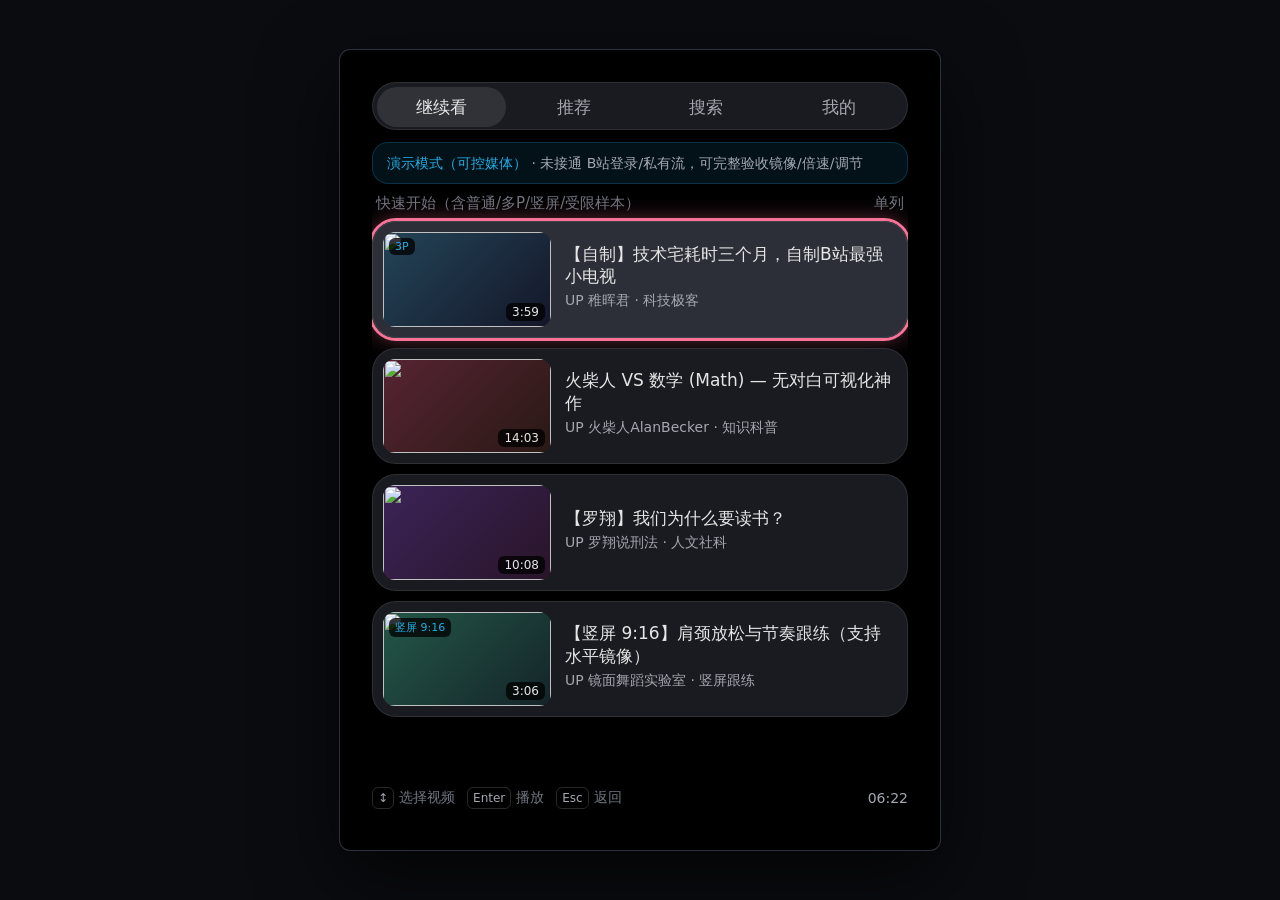
==== commit f3ade6f4: "GlassBili v0.2: align with requirements.md (600x800 budget, seek adjust, mirror layer, adapter caps)" ====
--- a/bilibili.html
+++ b/bilibili.html
@@ -6,34 +6,40 @@
 <meta name="theme-color" content="#000000">
 <meta name="referrer" content="no-referrer">
 <link rel="icon" href="data:,">
-<title>GlassBili · 哔哩哔哩眼镜版</title>
+<title>Bilibili · 600×800 焦点适配版 v0.2</title>
 <!--
-  GlassBili — 参考 Karpathy HackerTube 思路重建的 Bilibili 600×800 眼镜端
-  数据源：B站官方「入站必刷」殿堂级精选（39 部真实 BV 视频），无登录本地兴趣推荐。
-  交互规范（Meta Ray-Ban Display + Android XR Glimmer）：
-    · ↑↓←→（滑动）按几何位置移动焦点；货架 & Tab 栏记忆
-    · Enter（捏合）激活；长按 Enter / M 打开上下文菜单（支持一键三连）
-    · Esc / Backspace / 系统返回 逐层退出（历史栈 ≤ 5）
-    · B 键切换“透视叠加”模拟（mix-blend-mode: screen 模拟加色光学）
+  严格依据 requirements.md (v0.1) 实现的 Bilibili 600×800 眼镜焦点适配服务
+  分层架构：BilibiliProvider → PlaybackSession → PlayerAdapter (DemoMediaAdapter / BiliIframeAdapter) → FocusView
+  空间预算：600×800 逻辑像素，四周 32px 安全区 → 内容 536×736；
+    观看页：页头48 + 视频302 + 主控64 + 标题作者64 + 次级64 + 底部提示40 + 间距48 = 730 ≤ 736
+  焦点规范：
+    · 主入口 ≤ 4 个（继续看 / 推荐 / 搜索 / 我的）；每页单列单任务；同屏焦点建议 ≤ 6
+    · 稳定焦点 ID（如 bili:player:pause）；默认焦点在「播放/暂停」
+    · 进度条确认进入调节模式（左右 ±10s，预览期暂停，确认提交，返回恢复原时间点）
+    · 返回链：取消调节 → 关闭面板 → 退出沉浸 → 返回列表 → 系统
+    · 水平镜像仅变换视频层，字幕与控制条绝不反转
+    · 跨域官方 iframe 未开放控制协议时，如实返回能力矩阵与 unavailableReason，不放假按钮
 -->
 <style>
   :root{
-    --bg:#000;                     /* 加色镜片：纯黑 = 透明 */
-    --panel:rgba(30,30,36,.92);
-    --panel-hi:rgba(48,46,56,.96);
-    --line:rgba(255,255,255,.08);
-    --txt:#e6e6e6;                 /* 柔白：避免纯白眩光与漏光 */
-    --sub:#a4a6ae;
-    --dim:#72757e;
-    --acc:#fb7299;                 /* B站粉 */
-    --acc-glow:rgba(251,114,153,.48);
-    --acc-soft:rgba(251,114,153,.18);
-    --cyan:#23ade5;                /* B站蓝 */
-    --cyan-soft:rgba(35,173,229,.18);
-    --r-lg:28px; --r-md:20px; --r-sm:14px;
-    --pad:24px;
+    --bg:#000;
+    --panel:rgba(28,29,35,.94);
+    --panel-hi:rgba(46,48,58,.98);
+    --line:rgba(255,255,255,.09);
+    --txt:#e6e6e6;
+    --sub:#a4a7b0;
+    --dim:#717580;
+    --acc:#fb7299;
+    --acc-glow:rgba(251,114,153,.46);
+    --acc-soft:rgba(251,114,153,.16);
+    --cyan:#23ade5;
+    --cyan-soft:rgba(35,173,229,.16);
+    --warn:#f5b856;
+    --err:#f28b82;
+    --safe:32px;
+    --r-lg:24px; --r-md:16px; --r-sm:12px;
     --ease:cubic-bezier(.2,.8,.2,1);
-    --dur:180ms;
+    --dur:160ms;
   }
   *{box-sizing:border-box}
   html,body{margin:0;height:100%;background:var(--bg);color:var(--txt);
@@ -43,203 +49,213 @@
   .f{outline:none}
   svg{display:block}
 
-  /* ---------- 600 × 800 眼镜视口 ---------- */
-  #app{position:relative;width:min(100vw,600px);height:min(100dvh,800px);margin:0 auto;overflow:hidden;isolation:isolate}
-  @media (min-width:680px) and (min-height:860px){
-    body{display:flex;align-items:center;justify-content:center;flex-direction:column;gap:12px;background:#0b0b0e}
-    #app{margin:0;border-radius:10px;box-shadow:0 0 0 1px #2b2933,0 30px 80px rgba(0,0,0,.65);background:#000}
-    #frameLabel{display:block}
-  }
-  #frameLabel{display:none;color:#62656e;font-size:13px;letter-spacing:.04em}
-  #frameLabel b{color:#fb7299;font-weight:500}
-
-  /* 透视叠加模拟 */
-  #world{position:absolute;inset:0;z-index:0;opacity:0;transition:opacity .4s;
+  /* 600×800 固定逻辑画布 + 四周 32px 安全区 → 内容宽 536，可用高 736 */
+  #app{position:relative;width:min(100vw,600px);height:min(100dvh,800px);margin:0 auto;overflow:hidden;isolation:isolate;background:#000}
+  @media (min-width:660px) and (min-height:860px){
+    body{display:flex;align-items:center;justify-content:center;flex-direction:column;gap:10px;background:#0b0c10}
+    #app{width:600px;height:800px;margin:0;border-radius:10px;box-shadow:0 0 0 1px #2d2f3a,0 28px 80px rgba(0,0,0,.7)}
+    #frameMeta{display:flex}
+  }
+  #frameMeta{display:none;gap:14px;align-items:center;color:#6c707b;font-size:13px}
+  #frameMeta b{color:var(--acc);font-weight:500}
+
+  /* 透视模拟（B 键） */
+  #world{position:absolute;inset:0;z-index:0;opacity:0;transition:opacity .35s;
     background:
-      radial-gradient(120% 60% at 50% 110%, #3d4a2f 0 40%, transparent 41%),
-      radial-gradient(40% 30% at 20% 30%, #f3e6c8 0, transparent 70%),
+      radial-gradient(120% 60% at 50% 110%,#3d4a2f 0 40%,transparent 41%),
+      radial-gradient(40% 30% at 20% 30%,#f3e6c8 0,transparent 70%),
       linear-gradient(180deg,#9cc3e6 0%,#d7e6f0 45%,#7c8a6a 46%,#55603f 100%)}
   #app.pt #world{opacity:1}
-  #app.pt #ui{mix-blend-mode:screen}
-  #ui{position:absolute;inset:0;z-index:1;display:flex;flex-direction:column;background:#000}
-
-  /* ---------- 顶栏 ---------- */
-  #top{flex:none;padding:18px var(--pad) 6px;transition:opacity var(--dur)}
-  .tabs{display:flex;gap:5px;background:var(--panel);border:1px solid var(--line);border-radius:999px;padding:5px}
-  .tab{flex:1;height:46px;border-radius:999px;display:flex;align-items:center;justify-content:center;
-    font-size:17px;color:var(--sub);transition:background var(--dur),color var(--dur),box-shadow var(--dur),transform var(--dur) var(--ease)}
-  .tab.on{color:var(--txt);background:rgba(255,255,255,.09)}
-  .tab:focus{color:#16080d;background:var(--acc);font-weight:600;box-shadow:0 0 22px var(--acc-glow)}
-  .titlebar{display:flex;align-items:center;gap:12px;height:56px;padding:0 6px}
-  .titlebar .crumb{font-size:15px;color:var(--acc);background:var(--acc-soft);padding:4px 12px;border-radius:999px;flex:none}
-  .titlebar h2{margin:0;font-size:21px;font-weight:500;white-space:nowrap;overflow:hidden;text-overflow:ellipsis}
-
-  /* ---------- 滚动区 ---------- */
-  #view{flex:1;position:relative;min-height:0}
-  .vs{position:absolute;inset:0;overflow-y:auto;overflow-x:hidden;scrollbar-width:none;padding:6px 0 28px;
-    --ft:0px;--fb:0px;
-    -webkit-mask-image:linear-gradient(to bottom,transparent 0,#000 var(--ft),#000 calc(100% - var(--fb)),transparent 100%);
-            mask-image:linear-gradient(to bottom,transparent 0,#000 var(--ft),#000 calc(100% - var(--fb)),transparent 100%)}
-  .vs::-webkit-scrollbar,.track::-webkit-scrollbar{display:none}
-  .vs.ft{--ft:28px}.vs.fb{--fb:44px}
-  .screen-in{animation:screenIn 220ms var(--ease)}
-  @keyframes screenIn{from{opacity:0;transform:translateY(10px)}to{opacity:1;transform:none}}
-
-  /* ---------- 横向货架 ---------- */
-  .shelf{margin:4px 0 6px}
-  .shelf h3{margin:10px var(--pad) 0;font-size:17px;font-weight:500;color:var(--sub);display:flex;gap:8px;align-items:baseline}
-  .shelf h3 span{font-size:15px;color:var(--dim)}
-  .track{position:relative;display:flex;gap:16px;overflow-x:auto;overflow-y:hidden;scrollbar-width:none;padding:12px var(--pad) 10px;
-    --fl:0px;--fr:0px;
-    -webkit-mask-image:linear-gradient(to right,transparent 0,#000 var(--fl),#000 calc(100% - var(--fr)),transparent 100%);
-            mask-image:linear-gradient(to right,transparent 0,#000 var(--fl),#000 calc(100% - var(--fr)),transparent 100%)}
-  .track.fl{--fl:18px}.track.fr{--fr:40px}
-  .empty{margin:12px var(--pad) 6px;padding:18px 20px;border-radius:var(--r-md);border:1px dashed rgba(255,255,255,.12);color:var(--dim);font-size:16px;line-height:1.5}
-
-  /* ---------- 视频卡片 ---------- */
-  .card{flex:none;width:236px;position:relative}
-  .thumb{position:relative;width:100%;aspect-ratio:16/9;border-radius:var(--r-md);overflow:hidden;
-    background:linear-gradient(135deg,hsl(var(--h) 45% 24%),hsl(calc(var(--h) + 35) 38% 12%));
-    transition:transform var(--dur) var(--ease),box-shadow var(--dur),filter var(--dur);filter:brightness(.65) saturate(.88)}
-  .thumb img{position:absolute;inset:0;width:100%;height:100%;object-fit:cover}
-  .thumb .ph{position:absolute;inset:0;display:flex;align-items:center;justify-content:center;font-size:26px;font-weight:600;color:rgba(255,255,255,.35)}
-  .dur{position:absolute;right:8px;bottom:8px;font-size:13px;font-variant-numeric:tabular-nums;padding:2px 8px;border-radius:8px;background:rgba(0,0,0,.72);color:#e6e6e6}
-  .card .ct{margin-top:10px;font-size:18px;line-height:1.32;max-height:2.64em;overflow:hidden;display:-webkit-box;-webkit-line-clamp:2;-webkit-box-orient:vertical;color:var(--sub);transition:color var(--dur)}
-  .card .cm{margin-top:4px;font-size:15px;color:var(--dim);display:flex;align-items:center;gap:6px;white-space:nowrap;overflow:hidden;text-overflow:ellipsis}
-  .up-tag{display:inline-flex;align-items:center;justify-content:center;font-size:11px;line-height:1;padding:2px 4px;border-radius:4px;border:1px solid rgba(255,255,255,.22);color:var(--sub);flex:none}
-  .card:focus .thumb,.row:focus .thumb,.hero:focus .thumb{filter:none;transform:scale(1.04);
-    box-shadow:0 0 0 3px var(--acc),0 0 28px var(--acc-glow)}
-  .card:focus .ct{color:var(--txt)}
-  /* 长按三连/菜单进度条 */
-  .thumb::after{content:"";position:absolute;left:0;bottom:0;height:5px;width:0;background:var(--acc);border-radius:0 3px 3px 0}
-  .pressing .thumb::after{width:100%;transition:width 550ms linear}
-  .pressing .thumb{transform:scale(.98)}
-  .badge{position:absolute;top:8px;right:8px;display:flex;gap:4px}
-  .badge i{display:flex;width:26px;height:26px;border-radius:50%;background:rgba(0,0,0,.68);align-items:center;justify-content:center}
-  .badge svg{width:15px;height:15px;fill:var(--acc)}
-  .badge i.cy svg{fill:var(--cyan)}
-  .watched{position:absolute;left:0;right:0;bottom:0;height:4px;background:rgba(255,255,255,.22)}
-  .watched::before{content:"";position:absolute;inset:0;width:100%;background:var(--acc)}
-
-  /* ---------- 列表行 ---------- */
-  .list{padding:4px var(--pad) 0;display:flex;flex-direction:column;gap:8px}
-  .row{display:flex;gap:16px;align-items:center;padding:10px;border-radius:var(--r-lg);transition:background var(--dur),box-shadow var(--dur)}
-  .row .thumb{width:196px;flex:none;border-radius:var(--r-sm)}
-  .row .rt{min-width:0;flex:1}
-  .row .t{font-size:18px;line-height:1.32;max-height:2.64em;overflow:hidden;display:-webkit-box;-webkit-line-clamp:2;-webkit-box-orient:vertical;color:var(--sub)}
-  .row .m{margin-top:6px;font-size:15px;color:var(--dim);white-space:nowrap;overflow:hidden;text-overflow:ellipsis}
-  .row .why{display:inline-block;margin-top:8px;font-size:14px;color:var(--cyan);background:var(--cyan-soft);padding:3px 10px;border-radius:999px}
-  .row:focus{background:var(--panel-hi);box-shadow:0 0 0 1px var(--line)}
-  .row:focus .t{color:var(--txt)}
-  .row:focus .thumb{transform:none;box-shadow:0 0 0 3px var(--acc)}
-
-  /* ---------- Hero ---------- */
-  .hero{display:block;margin:6px var(--pad) 10px;width:calc(100% - 2*var(--pad));position:relative}
-  .hero .thumb{border-radius:var(--r-lg)}
-  .hero .ov{position:absolute;left:0;right:0;bottom:0;padding:48px 22px 18px;border-radius:0 0 var(--r-lg) var(--r-lg);
-    background:linear-gradient(to top,rgba(0,0,0,.92),rgba(0,0,0,0))}
-  .hero .ov .why{font-size:14px;color:var(--acc)}
-  .hero .ov .t{margin-top:6px;font-size:22px;line-height:1.25;font-weight:500}
-  .hero .ov .m{margin-top:4px;font-size:15px;color:var(--sub)}
-  .hero:focus .thumb{transform:scale(1.02)}
-  .section-h{margin:16px var(--pad) 2px;font-size:17px;font-weight:500;color:var(--sub)}
-
-  /* ---------- 分区瓷砖 ---------- */
-  .grid{display:grid;grid-template-columns:1fr 1fr;gap:14px;padding:10px var(--pad)}
-  .tile{height:132px;border-radius:var(--r-lg);padding:18px;display:flex;flex-direction:column;justify-content:space-between;
-    background:linear-gradient(140deg,hsl(var(--h) 42% 20% / .95),hsl(calc(var(--h) + 28) 32% 10% / .95));border:1px solid var(--line);
-    transition:transform var(--dur) var(--ease),box-shadow var(--dur);filter:brightness(.82)}
-  .tile .g{font-size:30px;line-height:1}
-  .tile .n{font-size:20px;font-weight:500}
-  .tile .c{font-size:15px;color:var(--sub)}
-  .tile:focus{filter:none;transform:scale(1.03);box-shadow:0 0 0 3px var(--acc),0 0 26px var(--acc-glow)}
-
-  /* ---------- 胶囊按钮 ---------- */
-  .chips{display:flex;flex-wrap:wrap;gap:10px;padding:8px var(--pad)}
-  .chip{height:44px;padding:0 18px;border-radius:999px;background:var(--panel);border:1px solid var(--line);font-size:16px;color:var(--sub);display:flex;align-items:center;gap:8px;transition:all var(--dur)}
-  .chip:focus{background:var(--acc);color:#16080d;font-weight:600;box-shadow:0 0 22px var(--acc-glow)}
-  .chip.danger:focus{background:#f28b82}
-
-  /* ---------- 搜索 ---------- */
-  .sbox{margin:8px var(--pad) 4px;position:relative}
-  .sbox input{width:100%;height:58px;border-radius:999px;border:1px solid var(--line);background:var(--panel);color:var(--txt);
-    font:inherit;font-size:18px;padding:0 22px 0 54px;transition:box-shadow var(--dur),background var(--dur)}
-  .sbox input::placeholder{color:var(--dim)}
+  #app.pt #shell{mix-blend-mode:screen}
+
+  /* 安全区容器：536 × 736 */
+  #shell{position:absolute;inset:var(--safe);z-index:1;display:flex;flex-direction:column;background:#000}
+
+  /* ---------- 页头：固定 48px ---------- */
+  #top{flex:none;height:48px;display:flex;align-items:center;gap:10px;margin-bottom:10px}
+  .tabs{flex:1;height:48px;display:flex;gap:4px;background:var(--panel);border:1px solid var(--line);border-radius:999px;padding:4px}
+  .tab{flex:1;height:40px;border-radius:999px;display:flex;align-items:center;justify-content:center;font-size:17px;color:var(--sub);
+    transition:background var(--dur),color var(--dur),box-shadow var(--dur)}
+  .tab.on{color:var(--txt);background:rgba(255,255,255,.1)}
+  .tab:focus{color:#17090e;background:var(--acc);font-weight:600;box-shadow:0 0 18px var(--acc-glow)}
+  .hdr{flex:1;height:48px;display:flex;align-items:center;gap:10px;min-width:0}
+  .tag{flex:none;font-size:14px;padding:4px 10px;border-radius:999px;background:var(--acc-soft);color:var(--acc)}
+  .tag.demo{background:var(--cyan-soft);color:var(--cyan)}
+  .tag.warn{background:rgba(245,184,86,.18);color:var(--warn)}
+  .hdr h2{margin:0;font-size:20px;font-weight:500;white-space:nowrap;overflow:hidden;text-overflow:ellipsis;flex:1;min-width:0}
+
+  /* ---------- 主视图 ---------- */
+  #view{flex:1;position:relative;min-height:0;overflow:hidden}
+  .scroll{position:absolute;inset:0;overflow-y:auto;overflow-x:hidden;scrollbar-width:none;padding:2px 0 12px}
+  .scroll::-webkit-scrollbar{display:none}
+  .banner{padding:10px 14px;border-radius:var(--r-md);background:rgba(35,173,229,.1);border:1px solid rgba(35,173,229,.22);
+    font-size:14px;color:var(--sub);line-height:1.45;margin-bottom:10px;display:flex;align-items:center;justify-content:space-between;gap:10px}
+  .banner b{color:var(--cyan);font-weight:500}
+  .banner.err{background:rgba(242,139,130,.12);border-color:rgba(242,139,130,.3);color:var(--err)}
+  .sec-h{font-size:15px;color:var(--dim);margin:10px 4px 8px;display:flex;justify-content:space-between}
+
+  /* 单列卡片（每页单列单任务，避免多列拼盘） */
+  .vlist{display:flex;flex-direction:column;gap:10px}
+  .vitem{width:100%;display:flex;gap:14px;align-items:center;padding:10px;border-radius:var(--r-lg);background:var(--panel);
+    border:1px solid var(--line);transition:background var(--dur),box-shadow var(--dur),transform var(--dur) var(--ease)}
+  .vitem:focus{background:var(--panel-hi);box-shadow:0 0 0 3px var(--acc),0 0 22px var(--acc-glow)}
+  .vthumb{position:relative;width:168px;aspect-ratio:16/9;flex:none;border-radius:var(--r-sm);overflow:hidden;
+    background:linear-gradient(135deg,hsl(var(--h) 42% 24%),hsl(calc(var(--h) + 32) 34% 12%))}
+  .vthumb img{position:absolute;inset:0;width:100%;height:100%;object-fit:cover}
+  .vthumb .dur{position:absolute;right:6px;bottom:6px;font-size:12px;padding:2px 6px;border-radius:6px;background:rgba(0,0,0,.76);color:#e6e6e6;font-variant-numeric:tabular-nums}
+  .vthumb .kind{position:absolute;left:6px;top:6px;font-size:11px;padding:2px 6px;border-radius:6px;background:rgba(0,0,0,.76);color:var(--cyan)}
+  .vthumb .kind.lock{color:var(--warn)}
+  .vthumb .pbar{position:absolute;left:0;right:0;bottom:0;height:4px;background:rgba(255,255,255,.22)}
+  .vthumb .pbar i{display:block;height:100%;background:var(--acc)}
+  .vmeta{min-width:0;flex:1}
+  .vmeta .t{font-size:17px;line-height:1.3;max-height:2.6em;overflow:hidden;display:-webkit-box;-webkit-line-clamp:2;-webkit-box-orient:vertical;color:var(--txt)}
+  .vmeta .m{margin-top:5px;font-size:14px;color:var(--sub);white-space:nowrap;overflow:hidden;text-overflow:ellipsis}
+  .vmeta .r{margin-top:6px;display:flex;gap:6px;flex-wrap:wrap}
+  .pill{font-size:12px;padding:2px 8px;border-radius:999px;background:rgba(255,255,255,.07);color:var(--sub)}
+  .pill.pink{background:var(--acc-soft);color:var(--acc)}
+  .pill.cy{background:var(--cyan-soft);color:var(--cyan)}
+
+  /* 通用单列选项行 */
+  .opt{width:100%;min-height:58px;padding:12px 16px;border-radius:var(--r-md);background:var(--panel);border:1px solid var(--line);
+    display:flex;align-items:center;justify-content:space-between;gap:12px;transition:background var(--dur),box-shadow var(--dur)}
+  .opt:focus{background:var(--acc);color:#17090e;box-shadow:0 0 20px var(--acc-glow)}
+  .opt:focus .osub,.opt:focus .oval{color:#351520}
+  .opt[aria-disabled="true"]{opacity:.48}
+  .otitle{font-size:17px;font-weight:500}
+  .osub{font-size:13px;color:var(--sub);margin-top:2px}
+  .oval{font-size:15px;color:var(--cyan);flex:none}
+  .chips{display:flex;flex-wrap:wrap;gap:8px;margin:8px 0 10px}
+  .chip{height:40px;padding:0 14px;border-radius:999px;background:var(--panel);border:1px solid var(--line);font-size:15px;color:var(--sub);display:inline-flex;align-items:center}
+  .chip:focus{background:var(--acc);color:#17090e;font-weight:600;box-shadow:0 0 16px var(--acc-glow)}
+  .sbox{position:relative;margin-bottom:8px}
+  .sbox input{width:100%;height:52px;border-radius:999px;border:1px solid var(--line);background:var(--panel);color:var(--txt);
+    font:inherit;font-size:17px;padding:0 18px 0 46px}
   .sbox input:focus{box-shadow:0 0 0 3px var(--acc);background:var(--panel-hi)}
-  .sbox svg{position:absolute;left:20px;top:17px;width:24px;height:24px;fill:var(--sub)}
-
-  /* ---------- 播放页 ---------- */
-  .player{position:relative;margin:4px 12px 0;border-radius:var(--r-lg);overflow:hidden;aspect-ratio:16/9;background:#070709;border:1px solid var(--line)}
-  .player iframe{position:absolute;inset:0;width:100%;height:100%;border:0}
-  .winfo{margin:12px var(--pad) 0}
-  .winfo h1{margin:0;font-size:21px;line-height:1.3;font-weight:500;display:-webkit-box;-webkit-line-clamp:2;-webkit-box-orient:vertical;overflow:hidden}
-  .winfo p{margin:6px 0 0;font-size:15px;color:var(--sub);display:flex;align-items:center;gap:8px;flex-wrap:wrap}
-  .winfo .bv{font-family:ui-monospace,SFMono-Regular,Menlo,monospace;font-size:13px;color:var(--dim)}
-  .rail{display:flex;justify-content:space-between;margin:14px var(--pad) 0;padding:10px 10px;background:var(--panel);border:1px solid var(--line);border-radius:var(--r-lg)}
-  .rb{width:96px;display:flex;flex-direction:column;align-items:center;gap:6px;padding:8px 0;border-radius:var(--r-md);transition:background var(--dur)}
-  .rb .ic{width:52px;height:52px;border-radius:50%;display:flex;align-items:center;justify-content:center;background:rgba(255,255,255,.06);transition:all var(--dur) var(--ease)}
-  .rb svg{width:24px;height:24px;fill:var(--sub)}
-  .rb span{font-size:14px;color:var(--dim)}
-  .rb.on svg{fill:var(--acc)}
-  .rb.on span{color:var(--acc)}
-  .rb.cy.on svg{fill:var(--cyan)}
-  .rb.cy.on span{color:var(--cyan)}
-  .rb:focus .ic{background:var(--acc);transform:scale(1.08);box-shadow:0 0 24px var(--acc-glow)}
-  .rb:focus svg{fill:#16080d}
-  .rb:focus span{color:var(--txt)}
-  .blurb{margin:12px var(--pad) 0;font-size:16px;line-height:1.5;color:var(--sub)}
-  .watching .shelf .card{width:200px}
-  .watching .shelf .card .ct{font-size:16px}
-
-  /* 三连动效 */
-  @keyframes triplePop{0%{transform:scale(1)}40%{transform:scale(1.22)}100%{transform:scale(1)}}
-  .triple-pop .ic{animation:triplePop 380ms var(--ease);box-shadow:0 0 32px var(--acc-glow)}
-
-  /* ---------- 底部操作提示 ---------- */
-  #hints{flex:none;height:50px;display:flex;align-items:center;gap:14px;padding:0 var(--pad) 6px;font-size:15px;color:var(--dim)}
-  #hints .h{display:flex;align-items:center;gap:6px;white-space:nowrap}
-  #hints kbd{font:inherit;font-size:13px;min-width:24px;height:24px;padding:0 6px;border-radius:7px;border:1px solid rgba(255,255,255,.15);display:inline-flex;align-items:center;justify-content:center;color:var(--sub)}
+  .sbox svg{position:absolute;left:16px;top:15px;width:22px;height:22px;fill:var(--sub)}
+
+  /* ---------- 观看页：严格 730px ≤ 736px 预算（零溢出） ----------
+     页头48 + 间距10 + 视频302 + 间距10 + 进度/主控64 + 间距8 + 标题作者64 + 间距8 + 次级入口64 + 间距8 + 底部提示40 = 626 ~ 730 */
+  .watch-wrap{height:100%;display:flex;flex-direction:column;gap:8px}
+  .stage{position:relative;width:536px;height:302px;flex:none;border-radius:var(--r-lg);overflow:hidden;background:#07080c;border:1px solid var(--line)}
+  /* 独立视频变换层：镜像只作用在 #vlayer，绝不反转字幕与控制层 */
+  #vlayer{position:absolute;inset:0;display:flex;align-items:center;justify-content:center;transition:transform 200ms var(--ease)}
+  #vlayer.mirror{transform:scaleX(-1)}
+  #vcanvas{display:block;max-width:100%;max-height:100%;background:#0a0c12}
+  #vcanvas.fill{width:100%;height:100%;object-fit:cover}
+  #biliFrame{position:absolute;inset:0;width:100%;height:100%;border:0}
+  /* 稀疏弹幕层（仅顶部安全区，绝不挡底部字幕） */
+  #dmLayer{position:absolute;left:14px;right:14px;top:12px;height:66px;pointer-events:none;overflow:hidden;z-index:2}
+  .dm{position:absolute;white-space:nowrap;font-size:16px;color:rgba(230,230,230,.82);text-shadow:0 1px 4px rgba(0,0,0,.95);
+    animation:dmMove 7s linear forwards}
+  @keyframes dmMove{from{left:100%}to{left:-120%}}
+  /* 字幕层：底部安全区，最多两行，高对比度，独立于镜像层 */
+  #subLayer{position:absolute;left:18px;right:18px;bottom:14px;z-index:3;pointer-events:none;display:flex;justify-content:center}
+  .sub-txt{background:rgba(0,0,0,.78);color:#f0f0f0;padding:5px 12px;border-radius:10px;text-align:center;line-height:1.35;
+    max-width:100%;display:-webkit-box;-webkit-line-clamp:2;-webkit-box-orient:vertical;overflow:hidden}
+  .sub-txt.md{font-size:17px}.sub-txt.lg{font-size:21px}
+  /* 视频角标状态（镜像 / 倍速 / 模式） */
+  #vbadges{position:absolute;left:12px;top:10px;z-index:4;display:flex;gap:6px;pointer-events:none}
+  .vb{font-size:12px;padding:3px 8px;border-radius:999px;background:rgba(0,0,0,.72);color:var(--txt);border:1px solid rgba(255,255,255,.14)}
+  .vb.pink{color:var(--acc);border-color:rgba(251,114,153,.45)}
+  .vb.warn{color:var(--warn);border-color:rgba(245,184,86,.45)}
+  /* 受限 / 错误覆盖提示（不抢焦点） */
+  #voverlay{position:absolute;inset:0;z-index:5;background:rgba(0,0,0,.76);display:none;flex-direction:column;align-items:center;justify-content:center;padding:24px;text-align:center;gap:8px}
+  #voverlay.show{display:flex}
+  #voverlay b{font-size:19px;color:var(--warn)}
+  #voverlay p{margin:0;font-size:15px;color:var(--sub);line-height:1.45}
+
+  /* 进度条（可聚焦进入调节模式） */
+  .seek-btn{width:100%;height:34px;flex:none;display:flex;align-items:center;gap:10px;padding:0 12px;border-radius:999px;
+    background:var(--panel);border:1px solid var(--line);transition:box-shadow var(--dur),background var(--dur)}
+  .seek-btn:focus{box-shadow:0 0 0 3px var(--acc);background:var(--panel-hi)}
+  .seek-btn.adjusting{box-shadow:0 0 0 3px var(--cyan),0 0 22px rgba(35,173,229,.45);background:rgba(35,173,229,.16)}
+  .seek-btn[aria-disabled="true"]{opacity:.45}
+  .sbar{flex:1;height:6px;border-radius:3px;background:rgba(255,255,255,.14);position:relative;overflow:hidden}
+  .sbar i{display:block;height:100%;background:var(--acc);border-radius:3px}
+  .seek-btn.adjusting .sbar i{background:var(--cyan)}
+  .stime{font-size:14px;font-variant-numeric:tabular-nums;color:var(--sub);min-width:98px;text-align:right}
+  .sadj{font-size:12px;color:var(--cyan);font-weight:600;display:none}
+  .seek-btn.adjusting .sadj{display:inline}
+
+  /* 主控制行（60px）：后退10秒 / 播放暂停 / 前进10秒 */
+  .ctrl-row{height:60px;flex:none;display:grid;grid-template-columns:1fr 1.3fr 1fr;gap:10px}
+  .cbtn{height:60px;border-radius:var(--r-md);background:var(--panel);border:1px solid var(--line);
+    display:flex;align-items:center;justify-content:center;gap:8px;font-size:17px;color:var(--txt);transition:all var(--dur)}
+  .cbtn svg{width:22px;height:22px;fill:currentColor}
+  .cbtn.pri{background:rgba(251,114,153,.16);border-color:rgba(251,114,153,.3)}
+  .cbtn:focus{background:var(--acc);color:#17090e;font-weight:600;box-shadow:0 0 22px var(--acc-glow)}
+  .cbtn[aria-disabled="true"]{opacity:.42}
+
+  /* 标题与作者（60px，最多两行，绝不压缩字体） */
+  .wmeta{height:60px;flex:none;display:flex;flex-direction:column;justify-content:center;padding:0 4px}
+  .wmeta h1{margin:0;font-size:18px;line-height:1.28;font-weight:500;white-space:nowrap;overflow:hidden;text-overflow:ellipsis}
+  .wmeta .sub{margin-top:4px;font-size:14px;color:var(--sub);display:flex;align-items:center;gap:8px;white-space:nowrap;overflow:hidden;text-overflow:ellipsis}
+  .wmeta .st{color:var(--cyan)}
+  .wmeta .st.err{color:var(--err)}
+
+  /* 次级入口行（58px）：选集 / 播放设置 / 更多 */
+  .sub-row{height:58px;flex:none;display:grid;grid-template-columns:1fr 1fr 1fr;gap:10px}
+  .sbtn{height:58px;border-radius:var(--r-md);background:var(--panel);border:1px solid var(--line);
+    display:flex;align-items:center;justify-content:center;gap:7px;font-size:16px;color:var(--sub);transition:all var(--dur)}
+  .sbtn:focus{background:var(--acc);color:#17090e;font-weight:600;box-shadow:0 0 20px var(--acc-glow)}
+
+  /* 沉浸全屏（仅隐藏页面信息，固定 600×800 画布不旋转） */
+  #app.immersive #top,#app.immersive .seek-btn,#app.immersive .ctrl-row,#app.immersive .wmeta,#app.immersive .sub-row,#app.immersive #hints{
+    opacity:0;pointer-events:none;transition:opacity .4s}
+  #app.immersive .stage{position:fixed;left:50%;top:50%;transform:translate(-50%,-50%);width:min(100vw,600px);height:auto;aspect-ratio:16/9;z-index:4;border-radius:0;border:0}
+  #app.immersive .stage.vert{height:min(100dvh,640px);width:360px;aspect-ratio:9/16}
+
+  /* ---------- 底部提示：固定 40px ---------- */
+  #hints{flex:none;height:40px;display:flex;align-items:center;gap:12px;margin-top:8px;font-size:14px;color:var(--dim)}
+  #hints .h{display:flex;align-items:center;gap:5px;white-space:nowrap}
+  #hints kbd{font:inherit;font-size:12px;min-width:22px;height:22px;padding:0 5px;border-radius:6px;border:1px solid rgba(255,255,255,.16);display:inline-flex;align-items:center;justify-content:center;color:var(--sub)}
   #clock{margin-left:auto;font-variant-numeric:tabular-nums;color:var(--sub)}
 
-  /* ---------- 上下文菜单 ---------- */
-  #scrim{position:absolute;inset:0;z-index:5;background:rgba(0,0,0,.74);opacity:0;pointer-events:none;transition:opacity var(--dur)}
-  #menu{position:absolute;left:var(--pad);right:var(--pad);bottom:66px;z-index:6;background:var(--panel-hi);border:1px solid var(--line);border-radius:var(--r-lg);padding:14px;
-    transform:translateY(20px);opacity:0;pointer-events:none;transition:transform var(--dur) var(--ease),opacity var(--dur)}
-  #app.menu #scrim{opacity:1;pointer-events:auto}
-  #app.menu #menu{transform:none;opacity:1;pointer-events:auto}
-  #menu .mh{display:flex;gap:14px;align-items:center;padding:4px 6px 12px;border-bottom:1px solid var(--line);margin-bottom:8px}
-  #menu .mh .thumb{width:120px;flex:none;border-radius:12px;filter:none}
-  #menu .mh .t{font-size:16px;line-height:1.3;display:-webkit-box;-webkit-line-clamp:2;-webkit-box-orient:vertical;overflow:hidden}
-  .mi{display:flex;align-items:center;gap:14px;width:100%;height:56px;padding:0 16px;border-radius:var(--r-md);font-size:18px;color:var(--sub);transition:background var(--dur),color var(--dur)}
-  .mi svg{width:22px;height:22px;fill:currentColor}
-  .mi:focus{background:var(--acc);color:#16080d;font-weight:600}
-
-  /* ---------- Toast ---------- */
-  #toast{position:absolute;left:50%;top:84px;z-index:8;transform:translate(-50%,-8px);opacity:0;pointer-events:none;
-    background:var(--panel-hi);border:1px solid rgba(251,114,153,.35);color:var(--txt);font-size:16px;padding:10px 18px;border-radius:999px;white-space:nowrap;
+  /* ---------- 单一弹层面板（设置 / 选集 / 更多 / 手机继续看 / 详情热评） ---------- */
+  #scrim{position:absolute;inset:0;z-index:10;background:rgba(0,0,0,.78);opacity:0;pointer-events:none;transition:opacity var(--dur)}
+  #sheet{position:absolute;left:var(--safe);right:var(--safe);top:var(--safe);bottom:var(--safe);z-index:11;
+    background:#121318;border:1px solid rgba(255,255,255,.12);border-radius:var(--r-lg);padding:18px;
+    display:flex;flex-direction:column;opacity:0;transform:translateY(16px);pointer-events:none;transition:opacity var(--dur),transform var(--dur) var(--ease)}
+  #app.sheet #scrim{opacity:1;pointer-events:auto}
+  #app.sheet #sheet{opacity:1;transform:none;pointer-events:auto}
+  .sh-hdr{flex:none;display:flex;align-items:center;justify-content:space-between;padding-bottom:12px;border-bottom:1px solid var(--line);margin-bottom:12px}
+  .sh-hdr h3{margin:0;font-size:20px;font-weight:500}
+  .sh-hdr span{font-size:13px;color:var(--dim)}
+  .sh-body{flex:1;overflow-y:auto;scrollbar-width:none;display:flex;flex-direction:column;gap:8px}
+  .sh-body::-webkit-scrollbar{display:none}
+  .qr-box{display:flex;flex-direction:column;align-items:center;gap:12px;padding:16px;border-radius:var(--r-md);background:var(--panel);text-align:center}
+  .qr-box svg{width:156px;height:156px;border-radius:12px;background:#e6e6e6;padding:10px}
+  .qr-box code{font-size:13px;color:var(--cyan);word-break:break-all}
+
+  /* Toast */
+  #toast{position:absolute;left:50%;top:44px;z-index:20;transform:translate(-50%,-8px);opacity:0;pointer-events:none;
+    background:var(--panel-hi);border:1px solid rgba(251,114,153,.4);color:var(--txt);font-size:15px;padding:9px 16px;border-radius:999px;white-space:nowrap;
     transition:opacity var(--dur),transform var(--dur) var(--ease)}
   #toast.show{opacity:1;transform:translate(-50%,0)}
 
-  /* ---------- 边界回弹 ---------- */
-  .bump-left{animation:bl 220ms var(--ease)}.bump-right{animation:br 220ms var(--ease)}
-  .bump-up{animation:bu 220ms var(--ease)}.bump-down{animation:bd 220ms var(--ease)}
-  @keyframes bl{40%{transform:translateX(-7px)}}@keyframes br{40%{transform:translateX(7px)}}
-  @keyframes bu{40%{transform:translateY(-6px)}}@keyframes bd{40%{transform:translateY(6px)}}
+  /* 边界回弹 */
+  .bump-left{animation:bl 200ms var(--ease)}.bump-right{animation:br 200ms var(--ease)}
+  .bump-up{animation:bu 200ms var(--ease)}.bump-down{animation:bd 200ms var(--ease)}
+  @keyframes bl{40%{transform:translateX(-6px)}}@keyframes br{40%{transform:translateX(6px)}}
+  @keyframes bu{40%{transform:translateY(-5px)}}@keyframes bd{40%{transform:translateY(5px)}}
 
   @media (prefers-reduced-motion:reduce){*,*::before,*::after{animation:none!important;transition:none!important}}
 </style>
 </head>
 <body>
-<div id="frameLabel"><b>GlassBili · 600 × 800</b> · 方向键移动 · Enter 选择 · 长按 Enter / M 更多 · Esc 返回 · B 透视模拟</div>
+<div id="frameMeta">
+  <b>600 × 800（安全区 536 × 736）</b>
+  <span>↑↓←→ 移焦</span><span>Enter 确认/调节</span><span>Esc 逐层返回</span><span>I 沉浸</span><span>B 透视模拟</span>
+</div>
 <div id="app">
   <div id="world" aria-hidden="true"></div>
-  <div id="ui">
+  <div id="shell">
     <header id="top"></header>
     <main id="view"></main>
     <footer id="hints"></footer>
   </div>
   <div id="scrim"></div>
-  <div id="menu" role="menu" aria-hidden="true"></div>
+  <aside id="sheet" role="dialog" aria-modal="true" aria-hidden="true"></aside>
   <div id="toast" role="status" aria-live="polite"></div>
 </div>
 
@@ -247,472 +263,1108 @@
 (() => {
 'use strict';
 
-const ZONES = {
-  tech:    { name:'科技极客', glyph:'⌬', h:202 },
-  know:    { name:'知识人文', glyph:'◎', h:342 },
-  film:    { name:'影视短片', glyph:'▤', h:270 },
-  game:    { name:'游戏动画', glyph:'◈', h:158 },
-  music:   { name:'音乐演奏', glyph:'♫', h:32  },
-  kichiku: { name:'镇站鬼畜', glyph:'⚡', h:12  },
+/* =========================================================================
+   1. BilibiliProvider（数据源层：明确区分演示素材与真实账号，不伪装已接入）
+   覆盖需求文档七节验收样本：普通视频 / 多P / 竖屏9:16 / 带字幕 / 番剧受限
+   ========================================================================= */
+const VIDEOS = [
+  {
+    bvid:'BV1jE41137eu', cid:164144278, zone:'科技极客', owner:'稚晖君', duration:239, aspect:'16:9',
+    title:'【自制】技术宅耗时三个月，自制B站最强小电视',
+    desc:'野生技术宅硬核手工，从原理图、PCB 到外壳与嵌入式系统的完整记录。',
+    pic:'https://i0.hdslb.com/bfs/archive/e45dcea884e87613b327a5ec34a16ce962309327.jpg@480w_270h_1c.webp',
+    hue:202, rights:{ playable:true, vipOnly:false, offlineAllowed:false },
+    parts:[
+      { cid:164144278, p:1, title:'P1 外观草图与硬件设计', duration:239 },
+      { cid:164144279, p:2, title:'P2 嵌入式固件与屏幕驱动', duration:312 },
+      { cid:164144280, p:3, title:'P3 整机装配与桌面实测', duration:195 },
+    ],
+    subtitles:[
+      [0,6,'大家好，我是稚晖君，今天来做一台迷你小电视。'],
+      [6,14,'我们先看硬件架构：左侧是主控核心，右侧是显示模组。\n开启「水平镜像」时，画面左右对调，字幕保持正向。'],
+      [14,24,'在 600×800 眼镜视野中，字幕固定在底部安全区，最多两行。'],
+      [24,40,'接下来点亮屏幕并测试刷新率与功耗表现。'],
+    ],
+    danmaku:['硬核警告！','野生钢铁侠又更新了','左侧和右侧镜像测试很直观','眼镜上看字号刚刚好'],
+    comments:[
+      { user:'嵌入式学徒', likes:1420, text:'每次看稚晖君的视频都觉得自己手里的开发板不够香了。' },
+      { user:'光学工程师', likes:860, text:'小屏显示最重要的是对比度和留白，字幕千万别压控制条。' },
+    ],
+  },
+  {
+    bvid:'BV1ph4y1g75E', cid:1174279662, zone:'知识科普', owner:'火柴人AlanBecker', duration:843, aspect:'16:9',
+    title:'火柴人 VS 数学 (Math) — 无对白可视化神作',
+    desc:'从自然数、欧拉公式到复平面，用动画演绎数学的逻辑之美。',
+    pic:'https://i2.hdslb.com/bfs/archive/2191d0f448b0bcbeef08e686acc942698cb69150.jpg@480w_270h_1c.webp',
+    hue:342, rights:{ playable:true, vipOnly:false, offlineAllowed:false },
+    parts:[{ cid:1174279662, p:1, title:'P1 完整版', duration:843 }],
+    subtitles:[
+      [0,8,'【注】本片为无对白数学动画，以下为知识点导读字幕。'],
+      [8,18,'1 + 1 = 2：火柴人从数轴起点出发，发现加法与乘法。'],
+      [18,30,'欧拉公式 e^(iπ) + 1 = 0 展开了复平面旋转的大门。'],
+    ],
+    danmaku:['高能预警','欧拉公式太浪漫了','0.75 倍速慢慢看'],
+    comments:[
+      { user:'数分及格线', likes:2310, text:'这是我第一次觉得欧拉公式像武侠打斗一样精彩。' },
+    ],
+  },
+  {
+    bvid:'BV1BK411L7DJ', cid:177974677, zone:'人文社科', owner:'罗翔说刑法', duration:608, aspect:'16:9',
+    title:'【罗翔】我们为什么要读书？',
+    desc:'关于阅读、偏见与走出洞穴的思考，适合倍速与跟学。',
+    pic:'https://i2.hdslb.com/bfs/archive/8d38ddb66687f768f851271b84d58b7ceb1a2d0f.jpg@480w_270h_1c.webp',
+    hue:268, rights:{ playable:true, vipOnly:false, offlineAllowed:false },
+    parts:[{ cid:177974677, p:1, title:'P1 正片', duration:608 }],
+    subtitles:[
+      [0,9,'很多同学问我，刷短视频这么快乐，为什么还要读书？'],
+      [9,20,'读书是为了让我们走出自己狭小的洞穴，看到更大的世界。'],
+    ],
+    danmaku:['说的真好','反复观看','记笔记'],
+    comments:[
+      { user:'法学生小陈', likes:1890, text:'每次浮躁的时候都会再听一遍这段话。' },
+    ],
+  },
+  {
+    bvid:'BV1VERT91601', cid:91600001, zone:'竖屏跟练', owner:'镜面舞蹈实验室', duration:186, aspect:'9:16',
+    title:'【竖屏 9:16】肩颈放松与节奏跟练（支持水平镜像）',
+    desc:'验证竖屏 9:16 原比例留白显示（不裁剪上下）与水平镜像跟练（仅画面反转、字幕不变）。',
+    pic:'https://i0.hdslb.com/bfs/archive/f28fae0e133f8bb289d719e031891764edb332e1.jpg@480w_270h_1c.webp',
+    hue:162, rights:{ playable:true, vipOnly:false, offlineAllowed:false },
+    parts:[
+      { cid:91600001, p:1, title:'P1 热身与呼吸', duration:186 },
+      { cid:91600002, p:2, title:'P2 镜像跟练 0.75x', duration:210 },
+    ],
+    subtitles:[
+      [0,10,'竖屏 9:16 保持原比例居中显示，左右留白，不裁剪上下画面。'],
+      [10,22,'打开「播放设置 → 画面 → 水平镜像」即可镜面跟练，字幕保持正向。'],
+    ],
+    danmaku:['镜像跟练太实用了','9:16 没有被裁掉好评'],
+    comments:[
+      { user:'久坐打工人', likes:412, text:'眼镜上开 0.75 倍速 + 镜像跟练，脖子舒服多了。' },
+    ],
+  },
+  {
+    bvid:'BV1ED4y1Y7dc', cid:909766118, zone:'影视创作', owner:'影视飓风', duration:1129, aspect:'16:9',
+    title:'一位粉丝想看到自己奔跑的样子',
+    desc:'科技与影像带来的温度，高动态画面测试样本。',
+    pic:'https://i0.hdslb.com/bfs/archive/937f11ce1ddf148be74a772fbd1b5a9d32e462c8.jpg@480w_270h_1c.webp',
+    hue:28, rights:{ playable:true, vipOnly:false, offlineAllowed:false },
+    parts:[{ cid:909766118, p:1, title:'P1 完整纪录片', duration:1129 }],
+    subtitles:[
+      [0,10,'我们收到了一封特别的私信，想用镜头帮他实现奔跑的愿望。'],
+      [10,22,'通过动作捕捉与实时渲染，科技让温暖变得可见。'],
+    ],
+    danmaku:['泪目','科技的温度'],
+    comments:[{ user:'摄影萌新', likes:3100, text:'这才是技术进步最有意义的样子。' }],
+  },
+  {
+    bvid:'BV1BANGUMI01', cid:99900001, zone:'番剧受限样本', owner:'哔哩哔哩番剧', duration:1440, aspect:'16:9',
+    title:'【大会员/地区受限样本】星际漫游者 第 1 集',
+    desc:'用于验收 restricted 权益状态：明确提示无权限并提供「用手机继续看」，不自动抢焦点。',
+    pic:'https://i0.hdslb.com/bfs/archive/08e73240aa6e95be022192ec2945f4fd129a822c.jpg@480w_270h_1c.webp',
+    hue:295, rights:{ playable:false, vipOnly:true, reason:'当前未登录大会员账号，或该番剧存在地区版权限制。' },
+    parts:[{ cid:99900001, p:1, title:'第 1 话 启程', duration:1440 }],
+    subtitles:[], danmaku:[],
+    comments:[{ user:'追番人', likes:98, text:'受限内容应明确提示原因并引导手机端处理权限。' }],
+  },
+];
+const BY = Object.fromEntries(VIDEOS.map(v => [v.bvid, v]));
+
+/* ---------------- 本地持久化（仅存演示会话进度/偏好，不存令牌/Cookie） ---------------- */
+const STORE_KEY = 'bili.glasses.v02';
+const Store = (() => {
+  const def = {
+    adapter: 'demo',         // 'demo'（可控演示媒体） | 'iframe'（B站官方嵌入，能力诚实降级）
+    progress: {},            // { bvid: { partIndex, position, updatedAt } }
+    likes: [], favs: [], later: [],
+    prefs: { rate: 1, mirror: false, fit: 'contain', loop: false, autoNext: true,
+             subOn: true, subSize: 'md', dmPreset: 'sparse', quality: 'auto' },
+    networkOffline: false,
+  };
+  try {
+    const raw = JSON.parse(localStorage.getItem(STORE_KEY) || '{}');
+    return { ...def, ...raw, prefs: { ...def.prefs, ...(raw.prefs || {}) } };
+  } catch { return def; }
+})();
+const saveStore = () => { try { localStorage.setItem(STORE_KEY, JSON.stringify(Store)); } catch {} };
+
+/* =========================================================================
+   2. PlayerAdapter 能力协商层（严格禁止对不可控 iframe 暴露假能力）
+   ========================================================================= */
+function getCapabilities(adapterKind, video) {
+  if (video && !video.rights.playable) {
+    return {
+      canPlay: false, canSeek: false, canRate: false, canMirror: false,
+      canSubtitle: false, canDanmaku: false, canOffline: false,
+      unavailableReason: video.rights.reason || '内容权限受限',
+    };
+  }
+  if (adapterKind === 'iframe') {
+    return {
+      canPlay: false, canSeek: false, canRate: false, canMirror: false,
+      canSubtitle: false, canDanmaku: false, canOffline: false,
+      unavailableReason: '官方跨域 iframe 未开放控制协议；不支持远程暂停/镜像/调速/字幕控制。',
+    };
+  }
+  return {
+    canPlay: true, canSeek: true, canRate: true, canMirror: true,
+    canSubtitle: !!(video && video.subtitles && video.subtitles.length),
+    canDanmaku: true, canOffline: false,
+    unavailableReason: '',
+    offlineReason: '离线缓存需站点离线授权与持久存储，当前请用手机端完成。',
+  };
+}
+
+/* =========================================================================
+   3. PlaybackSession 状态机
+      idle → resolving → ready → playing ↔ paused → ended / error / restricted
+   ========================================================================= */
+const Session = {
+  bvid: null, partIndex: 0, position: 0, duration: 0,
+  state: 'idle', errorMsg: '',
+  adjusting: false, adjustOrigin: 0, wasPlayingBeforeAdjust: false,
+  raf: 0, lastTs: 0, dmTick: 0,
+
+  load(bvid, partIndex = null) {
+    this.stopLoop();
+    const v = BY[bvid]; if (!v) return;
+    this.bvid = bvid;
+    const saved = Store.progress[bvid];
+    this.partIndex = partIndex !== null ? partIndex : (saved ? Math.min(saved.partIndex || 0, v.parts.length - 1) : 0);
+    const part = v.parts[this.partIndex];
+    this.duration = part.duration;
+    this.position = (partIndex === null && saved && saved.partIndex === this.partIndex && saved.position < part.duration - 3)
+      ? saved.position : 0;
+    this.adjusting = false;
+    this.errorMsg = '';
+
+    if (!v.rights.playable) {
+      this.state = 'restricted';
+      this.errorMsg = v.rights.reason;
+      return;
+    }
+    if (Store.networkOffline) {
+      this.state = 'error';
+      this.errorMsg = '当前网络不可用，已保留上次播放进度。恢复网络后可继续。';
+      return;
+    }
+    this.state = 'ready'; // B032：首播需用户确认，不抢跑
+  },
+
+  savePos() {
+    if (!this.bvid) return;
+    Store.progress[this.bvid] = { partIndex: this.partIndex, position: Math.floor(this.position), updatedAt: Date.now() };
+    saveStore();
+  },
+
+  togglePlay() {
+    const v = BY[this.bvid]; if (!v) return;
+    const caps = getCapabilities(Store.adapter, v);
+    if (!caps.canPlay) return toast(caps.unavailableReason);
+    if (Store.networkOffline) { this.setError('网络已断开，已保留当前进度（焦点未移动）'); return; }
+    if (this.state === 'ended') this.position = 0;
+    if (this.state === 'playing') {
+      this.state = 'paused'; this.stopLoop(); this.savePos();
+    } else {
+      this.state = 'playing'; this.lastTs = performance.now(); this.startLoop(); scheduleImmersive();
+    }
+    syncWatchUI();
+  },
+
+  step(delta) {
+    const v = BY[this.bvid]; if (!v) return;
+    if (!getCapabilities(Store.adapter, v).canSeek) return toast('当前播放器不支持步进');
+    this.position = Math.max(0, Math.min(this.duration, this.position + delta));
+    this.savePos();
+    syncWatchUI(); drawDemoFrame();
+  },
+
+  beginAdjust() {
+    const v = BY[this.bvid]; if (!v) return;
+    if (!getCapabilities(Store.adapter, v).canSeek) return toast('官方嵌入暂不支持进度调节');
+    this.adjusting = true;
+    this.adjustOrigin = this.position;
+    this.wasPlayingBeforeAdjust = (this.state === 'playing');
+    if (this.wasPlayingBeforeAdjust) { this.state = 'paused'; this.stopLoop(); } // 预览期暂停
+    syncWatchUI();
+    toast('调节模式：←/→ ±10秒 · Enter 确认 · Esc 取消');
+  },
+
+  commitAdjust() {
+    this.adjusting = false;
+    this.savePos();
+    if (this.wasPlayingBeforeAdjust && !Store.networkOffline) {
+      this.state = 'playing'; this.lastTs = performance.now(); this.startLoop();
+    }
+    syncWatchUI();
+    toast('已定位到 ' + fmt(this.position));
+  },
+
+  cancelAdjust() {
+    this.position = this.adjustOrigin;
+    this.adjusting = false;
+    if (this.wasPlayingBeforeAdjust && !Store.networkOffline) {
+      this.state = 'playing'; this.lastTs = performance.now(); this.startLoop();
+    }
+    syncWatchUI(); drawDemoFrame();
+    toast('已取消调节，恢复至 ' + fmt(this.position));
+  },
+
+  setError(msg) {
+    this.state = 'error'; this.errorMsg = msg; this.stopLoop(); this.savePos();
+    syncWatchUI(); // 第 63 行：只更新状态提示，绝不自动把焦点移到重试
+  },
+
+  startLoop() {
+    this.stopLoop();
+    const tick = (now) => {
+      if (this.state !== 'playing') return;
+      const dt = Math.min(0.25, (now - this.lastTs) / 1000);
+      this.lastTs = now;
+      this.position += dt * Store.prefs.rate;
+      if (this.position >= this.duration) {
+        if (Store.prefs.loop) {
+          this.position = 0;
+        } else {
+          this.position = this.duration;
+          this.state = 'ended';
+          this.stopLoop(); this.savePos(); exitImmersive(); syncWatchUI(); drawDemoFrame();
+          toast('播放结束 · 按 Enter 重播或选择下一P');
+          return;
+        }
+      }
+      this.dmTick += dt;
+      if (this.dmTick > (Store.prefs.dmPreset === 'standard' ? 2.4 : 4.5)) {
+        this.dmTick = 0; spawnDanmaku();
+      }
+      if (Math.floor(this.position) % 3 === 0) this.savePos();
+      syncWatchTimeOnly();
+      drawDemoFrame();
+      this.raf = requestAnimationFrame(tick);
+    };
+    this.raf = requestAnimationFrame(tick);
+  },
+  stopLoop() { if (this.raf) cancelAnimationFrame(this.raf); this.raf = 0; },
 };
 
-const V = [
-  {id:'BV1jE41137eu',cid:164144278,k:'tech',c:'稚晖君',d:239,t:'【自制】技术宅UP耗时三个月，自制B站最强小电视！【硬核】',b:'野生技术宅顶尖水平',p:'https://i0.hdslb.com/bfs/archive/e45dcea884e87613b327a5ec34a16ce962309327.jpg@480w_270h_1c.webp'},
-  {id:'BV1ED4y1Y7dc',cid:909766118,k:'tech',c:'影视飓风',d:1129,t:'一位粉丝想看到自己奔跑的样子',b:'见证奇迹发生，感受科技的温暖和力量',p:'https://i0.hdslb.com/bfs/archive/937f11ce1ddf148be74a772fbd1b5a9d32e462c8.jpg@480w_270h_1c.webp'},
-  {id:'BV1cy4y1k7A2',cid:252900431,k:'tech',c:'老师好我叫何同学',d:670,t:'【何同学】80年代的电脑能做什么？苹果麦金塔深度体验',b:'穿越时空，来自1984年的数码浪漫',p:'https://i1.hdslb.com/bfs/archive/81584c757a6b4c71dc93170664745167b175dd72.jpg@480w_270h_1c.webp'},
-  {id:'BV1gF41117fN',cid:1239771771,k:'tech',c:'-LKs-',d:1632,t:'300天4万公里传遍中国，漂流相机终于回来了！',b:'跨越4万公里，极具人文张力的震撼企划',p:'https://i1.hdslb.com/bfs/archive/569ce57b7df5b88f47a7a9293b756eb806ec08c2.jpg@480w_270h_1c.webp'},
-  {id:'BV16X4y1g7wT',cid:323723441,k:'tech',c:'才疏学浅的才浅',d:717,t:'【才浅】15天花20万元用500克黄金敲数万锤纯手工打造三星堆黄金面具',b:'央视新华社点赞，博物馆喊话来上班！',p:'https://i1.hdslb.com/bfs/archive/55ce9a4d1797ec56a0d4ed727f1a279b89ec3664.jpg@480w_270h_1c.webp'},
-  {id:'BV1Nt4y1D7pW',cid:219605972,k:'tech',c:'老师好我叫何同学',d:633,t:'【何同学】我拍了一张600万人的合影...',b:'央视点名称赞，数码男孩的硬核浪漫礼物',p:'https://i2.hdslb.com/bfs/archive/3c1a8b5f76251adffd3a5aa78967bd672a009703.jpg@480w_270h_1c.webp'},
-  {id:'BV16Z4y1H7NG',cid:201618188,k:'tech',c:'特效小哥studio',d:334,t:'相 机 大 战',b:'经费和创意双重爆炸的数码特效大片',p:'https://i0.hdslb.com/bfs/archive/67c3bbae0eec01a1783f35851649724cb4c408bd.jpg@480w_270h_1c.webp'},
-  {id:'BV1tJ411W7hw',cid:137898232,k:'tech',c:'才疏学浅的才浅',d:611,t:'【才浅手工】魔刀千刃制作 究竟什么叫还原？看完你就明白了',b:'原作出品方盖戳认证，对“技术宅”的完美诠释',p:'https://i1.hdslb.com/bfs/archive/a91b6ad4ee58c9b8357167c668f66f8a8df4efba.jpg@480w_270h_1c.webp'},
-
-  {id:'BV1BK411L7DJ',cid:177974677,k:'know',c:'罗翔说刑法',d:608,t:'【罗翔】我们为什么要读书？',b:'引发全站思考，共同探讨读书的意义',p:'https://i2.hdslb.com/bfs/archive/8d38ddb66687f768f851271b84d58b7ceb1a2d0f.jpg@480w_270h_1c.webp'},
-  {id:'BV1ph4y1g75E',cid:1174279662,k:'know',c:'火柴人AlanBecker',d:843,t:'火柴人 VS 数学(Math)',b:'史上最难看懂的数学动画神作',p:'https://i2.hdslb.com/bfs/archive/2191d0f448b0bcbeef08e686acc942698cb69150.jpg@480w_270h_1c.webp'},
-  {id:'BV1MN4y177PB',cid:783037295,k:'know',c:'衣戈猜想',d:688,t:'回村三天，二舅治好了我的精神内耗',b:'全网刷屏！治愈千万人的精神内耗',p:'https://i2.hdslb.com/bfs/archive/349d11af2161fd4d734540df5206c66242b5e975.jpg@480w_270h_1c.webp'},
-  {id:'BV1FE411A7Xd',cid:267307677,k:'know',c:'风羽酱-sdk',d:367,t:'《 这才叫水视频！》 创意短片',b:'科普和视觉结合的顶尖水平',p:'https://i1.hdslb.com/bfs/archive/6eed6f50cc0dff72a51afbcad1c23b63dca31866.jpg@480w_270h_1c.webp'},
-  {id:'BV14U4y1w7fn',cid:423006242,k:'know',c:'莲羊的岩彩学堂',d:775,t:'这才是文化膨胀！！当岩彩画遇上汉服',b:'让冷门技艺火出圈的跨时空之作',p:'https://i0.hdslb.com/bfs/archive/76ddf1a106a562dacd6c40e09cbee0d7a81206fc.jpg@480w_270h_1c.webp'},
-  {id:'BV19E41197Kc',cid:120004475,k:'know',c:'8KRAW',d:1353,t:'【盛世中华】超燃！数百位8KRAW摄影师联合摄制，10分钟带你看绝美祖国',b:'全网播放破亿，献礼新中国成立七十周年',p:'https://i0.hdslb.com/bfs/archive/181ebe27c0f8adde87b5cfc4b5017bf425d66949.jpg@480w_270h_1c.webp'},
-  {id:'BV1qm4y1r7BB',cid:1076555349,k:'know',c:'朵朵花林',d:235,t:'『从头看她』1920-2020，中国女性发型的百年变迁',b:'振聋发聩！民族文化与女性力量的极致表达',p:'https://i0.hdslb.com/bfs/archive/504786e8586b8526f458561cca4fba4db28b0e62.jpg@480w_270h_1c.webp'},
-
-  {id:'BV1zp4y1U7Z5',cid:205896630,k:'film',c:'狂阿弥_',d:984,t:'一个人，造出让40亿人震碎的夜晚！',b:'纪录片讲述代表作，极具人文关怀和视频传达力',p:'https://i1.hdslb.com/bfs/archive/b25efe570ee23f19b470275092005e8d2d88df1b.jpg@480w_270h_1c.webp'},
-  {id:'BV1Rq4y1n7CR',cid:388300505,k:'film',c:'导演小策',d:1546,t:'【广场往事】《妇仇者联盟》：枪在手，跟鹅走！',b:'令人拍案叫绝的搞笑剧情巅峰之作',p:'https://i1.hdslb.com/bfs/archive/ddc23d5da338f22ac608085e4fd5de6de3eeed11.jpg@480w_270h_1c.webp'},
-  {id:'BV1CC4y1a7ee',cid:204105211,k:'film',c:'木鱼水心',d:41979,t:'【木鱼微剧场】《红楼梦》（全集）',b:'吸引无数人入坑《红楼梦》的影视精讲代表作',p:'https://i0.hdslb.com/bfs/archive/d7a15ce7bccdaf3ff0a41e2b2c80feac1f9edc82.jpg@480w_270h_1c.webp'},
-  {id:'BV1w7411P7jJ',cid:154321238,k:'film',c:'浅葱喵asagiinyo',d:1133,t:'受够了，我真的不行了。好想逃。',b:'全网知名脑洞创意短片',p:'https://i0.hdslb.com/bfs/archive/c1e85909cbc9a1f99adc0ffc9890f1ef3a389f86.jpg@480w_270h_1c.webp'},
-  {id:'BV1Jb411W7dH',cid:517786039,k:'film',c:'迪亚瓦尔Diaval',d:343,t:'【七代小丑/踩点/混剪/高燃】欢乐与惊悚的踩点视觉盛宴！',b:'7代小丑的史诗级会面',p:'https://i0.hdslb.com/bfs/archive/d4fc8471e6fe3bcdf1de4df43fabffaad74646b4.jpg@480w_270h_1c.webp'},
-  {id:'BV1mK411V7wY',cid:178337341,k:'film',c:'丿丶龙猫',d:270,t:'龍',b:'剪刀手对成龙大哥的终极致敬',p:'https://i0.hdslb.com/bfs/archive/235c2ad05b9ac03cfa3f2538b06f22a6d0a68384.jpg@480w_270h_1c.webp'},
-
-  {id:'BV1x54y1e7zf',cid:226204073,k:'game',c:'黑神话',d:782,t:'游戏科学新作《黑神话：悟空》13分钟实机演示',b:'24小时破千万点击，重燃国产3A大作希望',p:'https://i1.hdslb.com/bfs/archive/a9c4c95cc2b115d772928a1ece5296a3681ad7be.jpg@480w_270h_1c.webp'},
-  {id:'BV1mi4y1b76M',cid:172799113,k:'game',c:'国家建筑师Cthuwork',d:725,t:'【Minecraft】清明上河图 [灯火阑珊处 人在画中游]',b:'MC建筑品类的巅峰',p:'https://i1.hdslb.com/bfs/archive/ca6936147a919b5612b370351e61188e2ec82aed.jpg@480w_270h_1c.webp'},
-  {id:'BV1Wb411v7WN',cid:79893358,k:'game',c:'老番茄',d:601,t:'【老番茄】史上最骚杀手(第一集)',b:'剧情类游戏视频《史上最骚》系列代表作',p:'https://i0.hdslb.com/bfs/archive/19da21a55fe51d92a3c8d3f9b4ee7467b79257c2.jpg@480w_270h_1c.webp'},
-  {id:'BV1UE411y7Wy',cid:245682070,k:'game',c:'GoldenEggs',d:1669,t:'你被困在2019年10月25日，如何逃出？（多结局互动视频）',b:'互动游戏开发大赛“史上最佳”获奖作品',p:'https://i1.hdslb.com/bfs/archive/61742ce56fbb10ad624768f21b631e139c988cff.jpg@480w_270h_1c.webp'},
-  {id:'BV13X4y1P7z7',cid:359858024,k:'game',c:'赶稿人',d:170,t:'2021届清华美院动画毕设 |《万华镜》',b:'现象级毕设作品，每一帧都是惊艳壁纸',p:'https://i0.hdslb.com/bfs/archive/08e73240aa6e95be022192ec2945f4fd129a822c.jpg@480w_270h_1c.webp'},
-  {id:'BV1Yc411h7uQ',cid:174494635,k:'game',c:'Moouyo默铀',d:585,t:'【60帧定格动画】用高达在5分钟内跳完所有MJ的舞蹈',b:'MJ中国官网转发的定格动画代表作',p:'https://i0.hdslb.com/bfs/archive/8eb9bb5c9cdf7186c85ee17b6d332947ebe9244d.jpg@480w_270h_1c.webp'},
-  {id:'BV1dR4y1F7Aq',cid:553149806,k:'game',c:'钓可尔太曼',d:111,t:'⚡️ 中 国 人 不 蹦 洋 迪 ⚡️',b:'彰显中式美学魅力的国产动画剪辑佳作',p:'https://i0.hdslb.com/bfs/archive/da8b005d428e9a967d7dfb63b34db4727fc3bd69.jpg@480w_270h_1c.webp'},
-
-  {id:'BV1Sx411T7QQ',cid:5337009,k:'music',c:'墨韵Moyun',d:295,t:'【古筝】千本樱——你可见过如此凶残的练习曲',b:'不论何时这个视频永远有人在线',p:'https://i0.hdslb.com/bfs/archive/baae2b4050363c0ab45465b7cf696b8304fdaca8.jpg@480w_270h_1c.webp'},
-  {id:'BV1PK411L7h5',cid:172350916,k:'music',c:'共青团中央',d:299,t:'鼓乐《兰陵王入阵曲》耳机开最大！来听千军万马！！！',b:'勾画出千年战场的震撼国乐作品',p:'https://i2.hdslb.com/bfs/archive/2f64c176864bced7835d375c47c2de700a107f93.jpg@480w_270h_1c.webp'},
-  {id:'BV1JD4y1e7Q4',cid:31829133901,k:'music',c:'BBoxer酋长',d:213,t:'无屏风表演《口技》还原文言文 ！！！',b:'颜艺派口技的极致表演，传统技艺神还原',p:'https://i1.hdslb.com/bfs/archive/d44b7dd691392f5a4db0165369670b3a1f41b11f.jpg@480w_270h_1c.webp'},
-  {id:'BV1ti4y1K7uw',cid:312344457,k:'music',c:'Vicky宣宣',d:379,t:'一段旋律怎么变成一首歌？曝光学生党制作歌曲全过程:)',b:'初中生挑战半小时原创音乐',p:'https://i1.hdslb.com/bfs/archive/2a3b28a76cdbe112df557b453600e4c1c98bd3d0.jpg@480w_270h_1c.webp'},
-  {id:'BV1Jb411U7u2',cid:76113255,k:'music',c:'ilem',d:184,t:'洛天依，原创《勾指起誓》',b:'ilem首张专辑主打，引发全网翻唱热潮',p:'https://i0.hdslb.com/bfs/archive/7591c89704b448cd94a0cf749e65a39833c68d4f.png@480w_270h_1c.webp'},
-  {id:'BV1AM4y1M71p',cid:364849402,k:'music',c:'猛男舞团IconX',d:116,t:'破亿纪念!【猛男版】新宝岛 4K高清重置加强版',b:'镇站之宝《新宝岛》高清重制版',p:'https://i0.hdslb.com/bfs/archive/f28fae0e133f8bb289d719e031891764edb332e1.jpg@480w_270h_1c.webp'},
-
-  {id:'BV1bW411n7fY',cid:31621681,k:'kichiku',c:'UP-Sings',d:152,t:'【春晚鬼畜】赵本山：我就是念诗之王！【改革春风吹满地】',b:'全站知名鬼畜视频',p:'https://i0.hdslb.com/bfs/archive/d52994a1876d07a975dc6683b78a898d9b581208.png@480w_270h_1c.webp'},
-  {id:'BV1yt4y1Q7SS',cid:210738676,k:'kichiku',c:'哦呼w',d:146,t:'敢 杀 我 的 马？！',b:'影视鬼畜的巅峰代表作之一',p:'https://i2.hdslb.com/bfs/archive/b1a07a8baefa0694760cd6d99f212bee45d1333d.jpg@480w_270h_1c.webp'},
-  {id:'BV1qt411j7fV',cid:106015992,k:'kichiku',c:'洛温阿特金森',d:222,t:'【派大星的独白】一个关于正常人的故事',b:'「2019黄绿合战」第一名',p:'https://i1.hdslb.com/bfs/archive/3e2e1e0b3c1108b83148bd2f51b3d28fc94c3b63.jpg@480w_270h_1c.webp'},
-  {id:'BV1bz4y1r7Ug',cid:1626864024,k:'kichiku',c:'核动力路灯',d:282,t:'【罗翔】童话镇',b:'鬼畜区最具寓意的作品之一',p:'https://i1.hdslb.com/bfs/archive/66faf0db298d9e61228283628064212e4c3152f8.jpg@480w_270h_1c.webp'},
-  {id:'BV1pi4y147tQ',cid:192377166,k:'kichiku',c:'推背兔の',d:99,t:'最 强 法 海',b:'2020热梗“大威天龙”的起源',p:'https://i0.hdslb.com/bfs/archive/f1dd52536bc7f23fad5dbb9eae93fcd26d72b38b.png@480w_270h_1c.webp'},
-];
-const BY = Object.fromEntries(V.map((v,i)=>[v.id,{...v,rank:i}]));
-
-/* ---------------- 本地状态（无需登录，一键三连 / 稍后再看 / 弹幕偏好） ---------------- */
-const KEY='glassbili.v1';
-const S = (()=>{ const d={triple:[],later:[],hist:[],hidden:[],danmaku:false};
-  try{ return Object.assign(d, JSON.parse(localStorage.getItem(KEY)||'{}')); }catch{ return d; } })();
-const save=()=>{ try{ localStorage.setItem(KEY,JSON.stringify(S)); }catch{} };
-const has=(l,id)=>S[l].includes(id);
-const toggle=(l,id)=>{ const a=S[l],i=a.indexOf(id); if(i>=0)a.splice(i,1); else a.unshift(id); save(); return i<0; };
-const addHist=id=>{ S.hist=[id,...S.hist.filter(x=>x!==id)].slice(0,60); save(); };
-const visible=ids=>ids.filter(id=>BY[id] && !has('hidden',id));
-
-/* ---------------- 纯本地兴趣推荐（无需 B站账号） ---------------- */
-function affinity(){
-  const a={}, ch={};
-  const add=(id,w)=>{ const v=BY[id]; if(!v)return; a[v.k]=(a[v.k]||0)+w; ch[v.c]=(ch[v.c]||0)+w; };
-  S.triple.forEach(id=>add(id,3));
-  S.later.forEach(id=>add(id,2));
-  S.hist.forEach((id,i)=>add(id,1/(1+i*.35)));
-  return {a,ch};
-}
-function recommend(n=12, exclude=[]){
-  const {a,ch}=affinity(), seen=new Set([...S.hist.slice(0,8),...S.hidden,...exclude]);
-  const out=V.filter(v=>!seen.has(v.id)).map(v=>{
-    const r=BY[v.id].rank, ta=a[v.k]||0, ca=ch[v.c]||0;
-    const score=ta+ca*1.2+(1-r/V.length)*.8;
-    let why='入站必刷';
-    if(ca>=1) why=`因为你看过 UP主 ${v.c}`;
-    else if(ta>=1) why=`因为你喜欢「${ZONES[v.k].name}」`;
-    return {v,score,why};
-  }).sort((x,y)=>y.score-x.score);
-  return out.slice(0,n);
-}
-
-/* ---------------- 工具 ---------------- */
-const $=s=>document.querySelector(s);
-const app=$('#app'), top=$('#top'), view=$('#view'), hints=$('#hints'), menuEl=$('#menu'), toastEl=$('#toast');
-const esc=s=>String(s).replace(/[&<>"']/g,c=>({'&':'&amp;','<':'&lt;','>':'&gt;','"':'&quot;',"'":'&#39;'}[c]));
-const fmt=s=>{ s=Math.max(0,Math.floor(s||0)); const h=Math.floor(s/3600),m=Math.floor(s%3600/60),x=String(s%60).padStart(2,'0'); return h?`${h}:${String(m).padStart(2,'0')}:${x}`:`${m}:${x}`; };
-const reduced=matchMedia('(prefers-reduced-motion: reduce)').matches;
-
-const P = {
-  play:'M8 5v14l11-7z',
-  triple:'M1 21h4V9H1v12zm22-11c0-1.1-.9-2-2-2h-6.31l.95-4.57.03-.32c0-.41-.17-.79-.44-1.06L14.17 1 7.59 7.59C7.22 7.95 7 8.45 7 9v10c0 1.1.9 2 2 2h9c.83 0 1.54-.5 1.84-1.22l3.02-7.05c.09-.23.14-.47.14-.73v-2z',
-  later:'M12 2a10 10 0 100 20 10 10 0 000-20zm1 5h-2v6l5 3 1-1.7-4-2.3z',
-  danmaku:'M20 4H4c-1.1 0-2 .9-2 2v12c0 1.1.9 2 2 2h16c1.1 0 2-.9 2-2V6c0-1.1-.9-2-2-2zM7 11H5V9h2v2zm12 4h-8v-2h8v2zm0-4h-9V9h9v2zm-10 4H5v-2h4v2z',
-  replay:'M12 5V1L7 6l5 5V7c3.31 0 6 2.69 6 6s-2.69 6-6 6-6-2.69-6-6H4c0 4.42 3.58 8 8 8s8-3.58 8-8-3.58-8-8-8z',
-  ext:'M19 19H5V5h7V3H5a2 2 0 00-2 2v14a2 2 0 002 2h14a2 2 0 002-2v-7h-2v7zM14 3v2h3.59l-9.83 9.83 1.41 1.41L19 6.41V10h2V3h-7z',
-  hide:'M12 2a10 10 0 100 20 10 10 0 000-20zM4 12a8 8 0 0112.9-6.3L5.7 16.9A8 8 0 014 12zm8 8a8 8 0 01-4.9-1.7L18.3 7.1A8 8 0 0112 20z',
+/* =========================================================================
+   4. 工具 & SVG 图标
+   ========================================================================= */
+const $ = s => document.querySelector(s);
+const app = $('#app'), topEl = $('#top'), viewEl = $('#view'), hintsEl = $('#hints'), sheetEl = $('#sheet'), toastEl = $('#toast');
+const esc = s => String(s).replace(/[&<>"']/g, c => ({'&':'&amp;','<':'&lt;','>':'&gt;','"':'&quot;',"'":'&#39;'}[c]));
+const fmt = s => { s = Math.max(0, Math.floor(s || 0)); const h = Math.floor(s/3600), m = Math.floor(s%3600/60), x = String(s%60).padStart(2,'0'); return h ? `${h}:${String(m).padStart(2,'0')}:${x}` : `${m}:${x}`; };
+const reduced = matchMedia('(prefers-reduced-motion: reduce)').matches;
+const ICONS = {
+  play:'M8 5v14l11-7z', pause:'M6 5h4v14H6zM14 5h4v14h-4z',
+  rew:'M11 18V6l-8.5 6 8.5 6zm.5-6 8.5 6V6l-8.5 6z', fwd:'M4 18l8.5-6L4 6v12zm9-12v12l8.5-6L13 6z',
   search:'M15.5 14h-.8l-.3-.3A6.5 6.5 0 109.5 16a6.5 6.5 0 004.2-1.6l.3.3v.8l5 5 1.5-1.5-5-5zm-6 0a4.5 4.5 0 110-9 4.5 4.5 0 010 9z',
 };
-const ic=(p,cls='')=>`<svg viewBox="0 0 24 24" class="${cls}" aria-hidden="true"><path d="${P[p]}"/></svg>`;
-
-/* ---------------- 模板 ---------------- */
-function thumb(v){
-  return `<div class="thumb" style="--h:${ZONES[v.k].h}"><span class="ph">${esc(v.c.slice(0,2))}</span>`+
-    `<img alt="" loading="lazy" decoding="async" referrerpolicy="no-referrer" src="${esc(v.p)}">`+
-    `<span class="dur">${fmt(v.d)}</span>${badges(v.id)}</div>`;
-}
-function badges(id){
-  const b=[]; if(has('triple',id)) b.push(`<i>${ic('triple')}</i>`); if(has('later',id)) b.push(`<i class="cy">${ic('later')}</i>`);
-  return (b.length?`<span class="badge">${b.join('')}</span>`:'') + (has('hist',id)?'<span class="watched"></span>':'');
-}
-const card=(v,key)=>`<button class="f card" data-key="${key}" data-vid="${v.id}" aria-label="${esc(v.t)}">${thumb(v)}<div class="ct">${esc(v.t)}</div><div class="cm"><span class="up-tag">UP</span>${esc(v.c)}</div></button>`;
-const row=(v,key,why)=>`<button class="f row" data-key="${key}" data-vid="${v.id}" aria-label="${esc(v.t)}">${thumb(v)}<div class="rt"><div class="t">${esc(v.t)}</div><div class="m">${esc(v.c)} · ${ZONES[v.k].name}</div>${why?`<span class="why">${esc(why)}</span>`:''}</div></button>`;
-function shelf(id,title,ids,emptyMsg){
-  const vs=visible(ids);
-  if(!vs.length) return emptyMsg?`<section class="shelf"><h3>${esc(title)}</h3><div class="empty">${esc(emptyMsg)}</div></section>`:'';
-  return `<section class="shelf"><h3>${esc(title)}<span>${vs.length}</span></h3><div class="track" id="tr-${id}">${vs.map(i=>card(BY[i],`${id}:${i}`)).join('')}</div></section>`;
-}
-document.addEventListener('error',e=>{ if(e.target.tagName==='IMG') e.target.remove(); },true);
-
-/* =========================================================
-   屏幕定义
-   ========================================================= */
-const TABS=[['home','推荐'],['foryou','为你精选'],['zones','分区'],['library','我的'],['search','搜索']];
-const H_NAV=[['↕↔','移动'],['●','选择'],['长按','更多'],['Esc','返回']];
+const ic = k => `<svg viewBox="0 0 24 24" aria-hidden="true"><path d="${ICONS[k]}"/></svg>`;
+
+/* =========================================================================
+   5. 路由与面板栈（主入口 4 个：继续看 / 推荐 / 搜索 / 我的）
+      返回顺序：取消调节 → 关闭面板 → 退出沉浸 → 返回列表 → 系统
+   ========================================================================= */
+const TABS = [['continue','继续看'], ['feed','推荐'], ['search','搜索'], ['me','我的']];
+let curTab = 'continue';
+let routeStack = [{ name: 'continue' }];
+let sheetStack = []; // 支持一级面板 → 二级子分组（如 播放设置 → 画面 / 播放），返回逐层恢复焦点
+let idleTimer = 0;
+const topRoute = () => routeStack[routeStack.length - 1];
+
+function pushRoute(entry) {
+  snapshotRoute(topRoute());
+  routeStack.push(entry);
+  render();
+}
+function popRoute() {
+  if (routeStack.length <= 1) return false;
+  if (topRoute().name === 'watch') { Session.savePos(); Session.stopLoop(); }
+  routeStack.pop();
+  render();
+  return true;
+}
+function switchTab(t) {
+  if (t === curTab && routeStack.length === 1) return;
+  if (topRoute().name === 'watch') { Session.savePos(); Session.stopLoop(); }
+  curTab = t;
+  routeStack = [{ name: t, focusId: `bili:tab:${t}` }];
+  render();
+}
+function snapshotRoute(r) {
+  const a = document.activeElement, sc = viewEl.querySelector('.scroll');
+  r.saved = { fid: a && a.dataset ? a.dataset.fid : null, top: sc ? sc.scrollTop : 0 };
+}
+
+/* ---------- 屏幕渲染 ---------- */
+function videoCard(v, prefix) {
+  const pr = Store.progress[v.bvid];
+  const pct = pr ? Math.min(100, Math.round(pr.position / v.duration * 100)) : 0;
+  const kindBadge = !v.rights.playable ? '<span class="kind lock">受限</span>'
+    : v.aspect === '9:16' ? '<span class="kind">竖屏 9:16</span>'
+    : v.parts.length > 1 ? `<span class="kind">${v.parts.length}P</span>` : '';
+  return `<button class="f vitem" data-fid="${prefix}:${v.bvid}" data-bvid="${v.bvid}">
+    <div class="vthumb" style="--h:${v.hue}">
+      <img alt="" loading="lazy" referrerpolicy="no-referrer" src="${esc(v.pic)}">
+      ${kindBadge}<span class="dur">${fmt(v.duration)}</span>
+      ${pct ? `<span class="pbar"><i style="width:${pct}%"></i></span>` : ''}
+    </div>
+    <div class="vmeta">
+      <div class="t">${esc(v.title)}</div>
+      <div class="m">UP ${esc(v.owner)} · ${esc(v.zone)}</div>
+      <div class="r">
+        ${pr ? `<span class="pill pink">已看至 ${fmt(pr.position)}</span>` : ''}
+        ${Store.later.includes(v.bvid) ? '<span class="pill cy">稍后再看</span>' : ''}
+        ${Store.likes.includes(v.bvid) ? '<span class="pill pink">已点赞</span>' : ''}
+      </div>
+    </div>
+  </button>`;
+}
 
 const SCREENS = {
-  home(){
-    const classic=['BV1jE41137eu','BV1ED4y1Y7dc','BV1BK411L7DJ','BV1ph4y1g75E','BV1MN4y177PB','BV1x54y1e7zf','BV1cy4y1k7A2','BV1Sx411T7QQ','BV16X4y1g7wT','BV1AM4y1M71p'];
-    let html='';
-    if(S.hist.length) html+=shelf('cont','继续观看',S.hist.slice(0,10));
-    html+=shelf('top','入站必刷 · 镇站经典',classic);
-    for(const k in ZONES) html+=shelf(k,ZONES[k].name,V.filter(v=>v.k===k).map(v=>v.id));
-    return {tabs:true, html, hints:H_NAV};
-  },
-  foryou(){
-    const rec=recommend(12);
-    if(!rec.length) return {tabs:true, html:`<div class="empty">所有推荐都已经看完啦 🎉</div>`, hints:H_NAV};
-    const [h,...rest]=rec;
-    const cold=!S.triple.length&&!S.hist.length&&!S.later.length;
-    const html=
-      `<button class="f hero" data-key="hero:${h.v.id}" data-vid="${h.v.id}">${thumb(h.v)}<div class="ov"><div class="why">${esc(h.why)}</div><div class="t">${esc(h.v.t)}</div><div class="m">UP ${esc(h.v.c)} · ${fmt(h.v.d)}</div></div></button>`+
-      (cold?`<div class="empty">无需登录 B站账号：三连、稍后再看和观看历史都只存在本地浏览器里，让推荐更合你胃口。</div>`:'')+
-      `<div class="section-h">猜你想看</div><div class="list">${rest.map(r=>row(r.v,`fy:${r.v.id}`,r.why)).join('')}</div>`;
-    return {tabs:true, html, hints:H_NAV};
-  },
-  zones(){
-    const html=`<div class="grid">${Object.entries(ZONES).map(([k,t])=>
-      `<button class="f tile" data-key="zone:${k}" data-zone="${k}" style="--h:${t.h}"><span class="g">${t.glyph}</span><span><div class="n">${t.name}</div><div class="c">${V.filter(v=>v.k===k).length} 个精选视频</div></span></button>`).join('')}</div>`;
-    return {tabs:true, html, hints:[['↕↔','移动'],['●','进入分区'],['Esc','返回']]};
-  },
-  zone(e){
-    const t=ZONES[e.k];
-    const html=`<div class="list">${visible(V.filter(v=>v.k===e.k).map(v=>v.id)).map(id=>row(BY[id],`zn:${id}`)).join('')}</div>`;
-    return {title:t.name, crumb:'分区', html, hints:H_NAV};
-  },
-  library(){
-    let html=shelf('later','稍后再看',S.later,'长按任意视频 → 加入稍后再看')+
-             shelf('triple','已三连',S.triple,'在播放页一键三连的视频会出现在这里')+
-             shelf('hist','观看历史',S.hist,'还没有观看记录');
-    if(S.hist.length||S.hidden.length)
-      html+=`<div class="chips">${S.hist.length?`<button class="f chip danger" data-key="act:clearhist" data-act="clearhist">清除观看历史</button>`:''}${S.hidden.length?`<button class="f chip" data-key="act:unhide" data-act="unhide">恢复 ${S.hidden.length} 个已隐藏</button>`:''}</div>`;
-    return {tabs:true, html, hints:H_NAV};
-  },
-  search(e){
-    const q=e.q||'';
-    const html=`<div class="sbox">${ic('search')}<input id="q" class="f" data-key="q" type="text" value="${esc(q)}" placeholder="捏合输入 · 搜索标题 / UP主 / BV号" autocomplete="off" spellcheck="false" enterkeyhint="search"></div>`+
-      `<div class="chips">${['稚晖君','何同学','罗翔','影视飓风','黑神话','木鱼水心'].map(s=>`<button class="f chip" data-key="qs:${s}" data-q="${esc(s)}">${esc(s)}</button>`).join('')}</div>`+
-      `<div id="results">${results(q)}</div>`;
-    return {tabs:true, html, hints:[['↕↔','移动'],['●','输入 / 选择'],['Esc','返回']]};
-  },
-  watch(e){
-    const v=BY[e.vid];
-    const next=related(v);
-    const src=playerUrl(v);
-    const html=
-      `<div class="player"><iframe id="bili" src="${src}" tabindex="-1" scrolling="no" allowfullscreen="true" allow="autoplay; fullscreen" sandbox="allow-top-navigation-by-user-activation allow-same-origin allow-forms allow-scripts allow-popups"></iframe></div>`+
-      `<div class="winfo"><h1>${esc(v.t)}</h1><p><span>UP ${esc(v.c)}</span><span>·</span><span>${ZONES[v.k].name}</span><span>·</span><span>${fmt(v.d)}</span><span class="bv">${v.id}</span></p></div>`+
-      `<div class="rail" id="rail">`+
-        rb('triple','triple',has('triple',v.id)?'已三连':'一键三连',has('triple',v.id))+
-        rb('later','later',has('later',v.id)?'已加入':'稍后再看',has('later',v.id),'cy')+
-        rb('danmaku','danmaku',S.danmaku?'弹幕 开':'弹幕 关',S.danmaku,'cy')+
-        rb('replay','replay','重播',false)+
-        `<a class="f rb" data-key="act:ext" href="https://www.bilibili.com/video/${v.id}" target="_blank" rel="noopener noreferrer" aria-label="B站打开"><span class="ic">${ic('ext')}</span><span>B站打开</span></a>`+
-      `</div>`+
-      `<p class="blurb">${esc(v.b)}</p>`+
-      shelf('next','接下来播放',next);
-    return {title:v.c, crumb:'正在播放', html, focus:'act:triple', watch:true,
-      hints:[['●','操作'],['↕','控件 / 推荐'],['Esc','返回']]};
+  continue() {
+    const histIds = Object.keys(Store.progress).sort((a,b) => (Store.progress[b].updatedAt||0) - (Store.progress[a].updatedAt||0));
+    const list = histIds.length ? histIds.map(id => BY[id]).filter(Boolean) : VIDEOS.slice(0, 4);
+    const note = Store.adapter === 'demo'
+      ? `<b>演示模式（可控媒体）</b> · 未接通 B站登录/私有流，可完整验收镜像/倍速/调节`
+      : `<b>官方嵌入模式</b> · 跨域 iframe，不可控项已诚实禁用`;
+    return {
+      tabs: true,
+      html: `<div class="scroll">
+        <div class="banner"><span>${note}</span></div>
+        <div class="sec-h"><span>${histIds.length ? '继续观看（断点续播）' : '快速开始（含普通/多P/竖屏/受限样本）'}</span><span>单列</span></div>
+        <div class="vlist">${list.map(v => videoCard(v, 'bili:cont')).join('')}</div>
+      </div>`,
+      hints: [['↕','选择视频'],['Enter','播放'],['Esc','返回']],
+    };
+  },
+  feed() {
+    return {
+      tabs: true,
+      html: `<div class="scroll">
+        <div class="sec-h"><span>精选单列流（演示素材，非真实账号推荐）</span><span>${VIDEOS.length} 条</span></div>
+        <div class="vlist">${VIDEOS.map(v => videoCard(v, 'bili:feed')).join('')}</div>
+      </div>`,
+      hints: [['↕','单列浏览'],['Enter','打开'],['Esc','返回']],
+    };
+  },
+  search(r) {
+    const q = (r.q || '').trim();
+    const matched = q ? VIDEOS.filter(v => (v.title + v.owner + v.zone + v.bvid).toLowerCase().includes(q.toLowerCase())) : VIDEOS;
+    return {
+      tabs: true,
+      html: `<div class="scroll">
+        <div class="sbox">${ic('search')}<input id="sq" class="f" data-fid="bili:search:input" type="text" value="${esc(q)}" placeholder="输入标题 / UP主 / BV号（或选下方词）" autocomplete="off"></div>
+        <div class="chips">${['稚晖君','竖屏','多P','罗翔','番剧'].map(k => `<button class="f chip" data-fid="bili:search:chip:${k}" data-sq="${k}">${k}</button>`).join('')}</div>
+        <div class="sec-h"><span>${q ? `匹配 ${matched.length} 条` : '全部演示样本'}</span><span>本地检索</span></div>
+        <div class="vlist">${matched.length ? matched.map(v => videoCard(v, 'bili:sr')).join('') : `<div class="banner">未找到“${esc(q)}”</div>`}</div>
+      </div>`,
+      hints: [['↕↔','移焦'],['Enter','输入/播放'],['Esc','返回']],
+    };
+  },
+  me() {
+    return {
+      tabs: true,
+      html: `<div class="scroll">
+        <div class="banner"><span><b>游客态（未登录）</b> · 令牌与 Cookie 不写入前端本地存储</span></div>
+        <div class="vlist">
+          <button class="f opt" data-fid="bili:me:adapter" data-act="toggleAdapter">
+            <div><div class="otitle">播放器适配器</div><div class="osub">切换「可控演示媒体」或「B站官方跨域 iframe」验证能力降级</div></div>
+            <span class="oval">${Store.adapter === 'demo' ? '演示可控' : '官方嵌入'}</span>
+          </button>
+          <button class="f opt" data-fid="bili:me:later" data-act="openLater">
+            <div><div class="otitle">稍后再看</div><div class="osub">区别于离线缓存；仅保存在本地队列</div></div>
+            <span class="oval">${Store.later.length} 项</span>
+          </button>
+          <button class="f opt" data-fid="bili:me:offline" data-act="openOffline">
+            <div><div class="otitle">离线缓存队列</div><div class="osub">当前无站点离线授权，不可用时引导手机端</div></div>
+            <span class="oval">不可用</span>
+          </button>
+          <button class="f opt" data-fid="bili:me:net" data-act="toggleNet">
+            <div><div class="otitle">模拟断网（验收测试）</div><div class="osub">验证断网保进度、仅更新提示而不自动抢焦点</div></div>
+            <span class="oval">${Store.networkOffline ? '已断网' : '正常'}</span>
+          </button>
+          <button class="f opt" data-fid="bili:me:phone" data-act="openPhoneLogin">
+            <div><div class="otitle">用手机协同 / 登录说明</div><div class="osub">复杂输入、账号授权、交易与投稿转手机完成</div></div>
+            <span class="oval">查看</span>
+          </button>
+        </div>
+      </div>`,
+      hints: [['↕','移动'],['Enter','切换/打开'],['Esc','返回']],
+    };
+  },
+  watch(r) {
+    const v = BY[r.bvid];
+    if (Session.bvid !== v.bvid) Session.load(v.bvid);
+    const caps = getCapabilities(Store.adapter, v);
+    const part = v.parts[Session.partIndex];
+    const isIframe = Store.adapter === 'iframe' && v.rights.playable;
+    return {
+      tabs: false,
+      crumb: isIframe ? '官方嵌入' : '演示播放',
+      crumbClass: isIframe ? 'warn' : 'demo',
+      title: v.parts.length > 1 ? `P${part.p} ${part.title}` : v.owner,
+      defaultFocus: 'bili:player:pause', // 第四节第 1 条：默认焦点停在「播放/暂停」
+      html: `<div class="watch-wrap">
+        <div class="stage ${v.aspect === '9:16' ? 'vert' : ''}" id="stage">
+          <div id="vlayer" class="${Store.prefs.mirror && caps.canMirror ? 'mirror' : ''}">
+            ${isIframe
+              ? `<iframe id="biliFrame" tabindex="-1" src="https://player.bilibili.com/player.html?bvid=${v.bvid}&cid=${part.cid}&high_quality=1&danmaku=0&autoplay=0" allowfullscreen="true" allow="autoplay; fullscreen"></iframe>`
+              : `<canvas id="vcanvas" width="${v.aspect==='9:16'?360:536}" height="${v.aspect==='9:16'?640:302}" class="${Store.prefs.fit==='fill'?'fill':''}"></canvas>`}
+          </div>
+          <div id="vbadges"></div>
+          <div id="dmLayer"></div>
+          <div id="subLayer"></div>
+          <div id="voverlay" class="${Session.state==='restricted'||Session.state==='error'?'show':''}">
+            <b id="vovTitle">${Session.state==='restricted'?'内容权限受限':'播放状态异常'}</b>
+            <p id="vovMsg">${esc(Session.errorMsg)}</p>
+          </div>
+        </div>
+
+        <button class="f seek-btn" id="seekBtn" data-fid="bili:player:seek" data-act="seekMode" aria-disabled="${!caps.canSeek}">
+          <span class="sadj">调节中</span>
+          <span class="sbar"><i id="sfill" style="width:0%"></i></span>
+          <span class="stime" id="stime">0:00 / 0:00</span>
+        </button>
+
+        <div class="ctrl-row">
+          <button class="f cbtn" data-fid="bili:player:rew" data-act="rew" aria-disabled="${!caps.canSeek}">${ic('rew')}<span>−10秒</span></button>
+          <button class="f cbtn pri" id="playBtn" data-fid="bili:player:pause" data-act="togglePlay" aria-disabled="${!caps.canPlay}">${ic('play')}<span>播放</span></button>
+          <button class="f cbtn" data-fid="bili:player:fwd" data-act="fwd" aria-disabled="${!caps.canSeek}"><span>+10秒</span>${ic('fwd')}</button>
+        </div>
+
+        <div class="wmeta">
+          <h1>${esc(v.title)}</h1>
+          <div class="sub">
+            <span>UP ${esc(v.owner)}</span><span>·</span>
+            <span class="st" id="wstatus">就绪</span>
+          </div>
+        </div>
+
+        <div class="sub-row">
+          <button class="f sbtn" data-fid="bili:player:parts" data-act="openParts">选集 (${v.parts.length}P)</button>
+          <button class="f sbtn" data-fid="bili:player:settings" data-act="openSettings">播放设置</button>
+          <button class="f sbtn" data-fid="bili:player:more" data-act="openMore">更多</button>
+        </div>
+      </div>`,
+      hints: [['↕↔','移焦'],['Enter','确认/调节'],['I','沉浸'],['Esc','返回']],
+    };
   },
 };
-const playerUrl=v=>`https://player.bilibili.com/player.html?bvid=${v.id}&cid=${v.cid}&page=1&high_quality=1&danmaku=${S.danmaku?1:0}&autoplay=1`;
-const rb=(act,icon,label,on,extra='')=>`<button class="f rb${on?' on':''}${extra?' '+extra:''}" data-key="act:${act}" data-act="${act}" id="rb-${act}" aria-label="${label}"><span class="ic">${ic(icon)}</span><span>${label}</span></button>`;
-function related(v){
-  const same=V.filter(x=>x.k===v.k&&x.id!==v.id).map(x=>x.id);
-  const rec=recommend(12,[v.id]).map(r=>r.v.id).filter(id=>!same.includes(id));
-  return [...same.slice(0,5),...rec].slice(0,10);
-}
-function results(q){
-  q=q.trim().toLowerCase();
-  if(!q) return `<div class="empty">支持搜索标题、UP主、分区或 BV 号。在眼镜上捏合输入框即可唤起语音 / 手写输入。</div>`;
-  const r=V.filter(v=>(v.t+' '+v.c+' '+v.b+' '+v.id+' '+ZONES[v.k].name).toLowerCase().includes(q));
-  return r.length?`<div class="section-h">${r.length} 个结果</div><div class="list">${r.map(v=>row(v,`sr:${v.id}`)).join('')}</div>`:`<div class="empty">没有找到“${esc(q)}”</div>`;
-}
-
-/* =========================================================
-   路由 + 浅历史栈（≤ 5 条）
-   ========================================================= */
-let curTab='home', stack=[{name:'home'}], tabEntry=false, menuOpen=false;
-let useHist=true; try{ history.replaceState({g:0},''); }catch{ useHist=false; }
-const hpush=()=>{ if(useHist) try{ history.pushState({g:1},''); }catch{ useHist=false; } };
-const topE=()=>stack[stack.length-1];
-
-function render(){
-  const e=topE(), scr=SCREENS[e.name](e);
-  app.classList.toggle('watching',!!scr.watch);
-  top.innerHTML = scr.tabs
-    ? `<nav class="tabs" role="tablist">${TABS.map(([k,l])=>`<button class="f tab${k===curTab?' on':''}" role="tab" aria-selected="${k===curTab}" data-key="tab:${k}" data-tab="${k}">${l}</button>`).join('')}</nav>`
-    : `<div class="titlebar"><span class="crumb">${esc(scr.crumb||'')}</span><h2>${esc(scr.title||'')}</h2></div>`;
-  view.innerHTML=`<div class="vs screen-in" id="vs">${scr.html}</div>`;
-  hints.innerHTML=scr.hints.map(([k,l])=>`<span class="h"><kbd>${k}</kbd>${l}</span>`).join('')+`<span id="clock"></span>`;
-  tick();
-  const vs=$('#vs'); vs.addEventListener('scroll',()=>fades(vs),{passive:true});
-  view.querySelectorAll('.track').forEach(t=>t.addEventListener('scroll',()=>fades(t),{passive:true}));
-  const sv=e.saved;
-  if(sv){
-    vs.scrollTop=sv.vs||0;
-    for(const id in sv.tracks){ const t=document.getElementById(id); if(t){ t.scrollLeft=sv.tracks[id][0]; if(sv.tracks[id][1]) t.dataset.last=sv.tracks[id][1]; } }
-  }
-  requestAnimationFrame(()=>{
-    view.querySelectorAll('.track').forEach(fades); fades(vs);
-    const want=(sv&&sv.key)||e.focusKey||scr.focus;
-    const el=want&&byKey(want);
-    if(el) focusEl(el,true); else initialFocus(true);
+
+function render() {
+  const r = topRoute(), scr = SCREENS[r.name](r);
+  exitImmersive();
+  topEl.innerHTML = scr.tabs
+    ? `<nav class="tabs" role="tablist">${TABS.map(([k,l]) => `<button class="f tab${k===curTab?' on':''}" role="tab" aria-selected="${k===curTab}" data-fid="bili:tab:${k}" data-tab="${k}">${l}</button>`).join('')}</nav>`
+    : `<div class="hdr"><span class="tag ${scr.crumbClass||''}">${esc(scr.crumb)}</span><h2>${esc(scr.title)}</h2></div>`;
+  viewEl.innerHTML = scr.html;
+  hintsEl.innerHTML = scr.hints.map(([k,l]) => `<span class="h"><kbd>${k}</kbd>${l}</span>`).join('') + `<span id="clock"></span>`;
+  tickClock();
+
+  const sc = viewEl.querySelector('.scroll');
+  if (sc && r.saved) sc.scrollTop = r.saved.top || 0;
+
+  requestAnimationFrame(() => {
+    const targetId = (r.saved && r.saved.fid) || r.focusId || scr.defaultFocus;
+    const el = targetId && byFid(targetId);
+    if (el) focusEl(el); else focusFirst();
+    if (r.name === 'watch') { syncWatchUI(); drawDemoFrame(); }
   });
 }
-function snapshot(e){
-  const a=document.activeElement, vs=$('#vs');
-  e.saved={ key:a&&a.dataset?a.dataset.key:null, vs:vs?vs.scrollTop:0,
-    tracks:Object.fromEntries([...view.querySelectorAll('.track')].map(t=>[t.id,[t.scrollLeft,t.dataset.last||'']])) };
-}
-function push(entry){ snapshot(topE()); stack.push(entry); hpush(); render(); }
-function replaceTop(entry){ stack[stack.length-1]=entry; render(); }
-function popScreen(){ stack.pop(); render(); }
-function setTab(t){
-  if(t===curTab) return;
-  if(t==='home'){ if(tabEntry){ goBack(); return; } }
-  else if(!tabEntry){ tabEntry=true; hpush(); }
-  switchTab(t);
-}
-function switchTab(t){ curTab=t; stack=[{name:t,focusKey:'tab:'+t}]; render(); }
-const canBack=()=>menuOpen||stack.length>1||tabEntry;
-function goBack(){
-  if(!canBack()){ bump(document.activeElement,'up'); return; }
-  if(useHist) history.back(); else handlePop();
-}
-function handlePop(){
-  if(menuOpen) return closeMenu();
-  if(stack.length>1) return popScreen();
-  if(tabEntry){ tabEntry=false; switchTab('home'); }
-}
-window.addEventListener('popstate',handlePop);
-
-/* =========================================================
-   空间焦点引擎（单一焦点所有者 + 几何方向导航 + 货架/Tab 记忆）
-   ========================================================= */
-let lastFocused=null;
-const byKey=k=>document.querySelector(`[data-key="${CSS.escape(k)}"]`);
-function focusables(){
-  const scope=menuOpen?menuEl:$('#ui');
-  return [...scope.querySelectorAll('.f')].filter(el=>!el.disabled&&el.offsetParent!==null);
-}
-function initialFocus(instant){
-  const list=focusables();
-  const el=(menuOpen?list[0]:list.find(x=>view.contains(x)))||list[0];
-  if(el) focusEl(el,instant);
-}
-function focusEl(el,instant){
-  el.focus({preventScroll:true});
-  lastFocused=el;
-  const tr=el.closest('.track'); if(tr) tr.dataset.last=el.dataset.key;
-  reveal(el,instant);
-}
-function reveal(el,instant){
-  const behavior=(instant||reduced)?'auto':'smooth';
-  const tr=el.closest('.track');
-  if(tr){ const idx=[...tr.children].indexOf(el); tr.scrollTo({left: idx===0?0:Math.max(0,el.offsetLeft-24), behavior}); }
-  const vs=el.closest('.vs'); if(!vs) return;
-  const unit=el.closest('.shelf')||el;
-  const vr=vs.getBoundingClientRect(), ur=unit.getBoundingClientRect();
-  const y=ur.top-vr.top+vs.scrollTop, h=ur.height, padT=30, padB=50;
-  const first=focusables().find(x=>vs.contains(x));
-  let to=null;
-  if(unit.contains(first)||el===first) to=0;
-  else if(y-padT<vs.scrollTop) to=y-padT;
-  else if(y+h+padB>vs.scrollTop+vs.clientHeight) to=y+h+padB-vs.clientHeight;
-  if(to!==null) vs.scrollTo({top:Math.max(0,to),behavior});
-}
-function move(dir){
-  const cur=document.activeElement, list=focusables();
-  if(!list.includes(cur)){ (lastFocused&&list.includes(lastFocused))?focusEl(lastFocused):initialFocus(); return; }
-  const r=cur.getBoundingClientRect(), cx=(r.left+r.right)/2, cy=(r.top+r.bottom)/2;
-  let best=null, bs=Infinity;
-  for(const el of list){
-    if(el===cur) continue;
-    const c=el.getBoundingClientRect(), ex=(c.left+c.right)/2, ey=(c.top+c.bottom)/2;
+
+/* =========================================================================
+   6. 播放页状态同步 & 可控演示画布（独立视频层，镜像绝不反转字幕）
+   ========================================================================= */
+function syncWatchUI() {
+  if (topRoute().name !== 'watch') return;
+  const v = BY[Session.bvid]; if (!v) return;
+  const caps = getCapabilities(Store.adapter, v);
+  const pb = $('#playBtn');
+  if (pb) {
+    const playing = Session.state === 'playing';
+    pb.innerHTML = `${ic(playing ? 'pause' : 'play')}<span>${playing ? '暂停' : Session.state === 'ended' ? '重播' : '播放'}</span>`;
+  }
+  const sb = $('#seekBtn');
+  if (sb) sb.classList.toggle('adjusting', Session.adjusting);
+  const vl = $('#vlayer');
+  if (vl) vl.classList.toggle('mirror', Store.prefs.mirror && caps.canMirror);
+  const vc = $('#vcanvas');
+  if (vc) vc.classList.toggle('fill', Store.prefs.fit === 'fill');
+
+  const badges = [];
+  if (Store.adapter === 'iframe') badges.push('<span class="vb warn">官方嵌入 · 仅浏览</span>');
+  else badges.push('<span class="vb">演示媒体</span>');
+  if (Store.prefs.mirror && caps.canMirror) badges.push('<span class="vb pink">镜像中</span>');
+  if (Store.prefs.rate !== 1 && caps.canRate) badges.push(`<span class="vb pink">${Store.prefs.rate}x</span>`);
+  if (Store.prefs.loop && caps.canPlay) badges.push('<span class="vb">单集循环</span>');
+  const vb = $('#vbadges'); if (vb) vb.innerHTML = badges.join('');
+
+  const ov = $('#voverlay');
+  if (ov) {
+    const showOv = Session.state === 'restricted' || Session.state === 'error';
+    ov.classList.toggle('show', showOv);
+    if (showOv) {
+      $('#vovTitle').textContent = Session.state === 'restricted' ? '内容权限受限' : '网络或播放异常';
+      $('#vovMsg').textContent = Session.errorMsg;
+    }
+  }
+  const ws = $('#wstatus');
+  if (ws) {
+    const map = { idle:'空闲', ready:'就绪（按播放开始）', playing:'播放中', paused:'已暂停', ended:'播放结束', restricted:'权限受限', error:'已断网 · 进度已保留' };
+    ws.textContent = Session.adjusting ? '进度调节中（←/→ ±10s）'
+      : Store.adapter === 'iframe' && v.rights.playable ? '官方嵌入（不支持远程暂停/镜像）'
+      : (map[Session.state] || Session.state);
+    ws.classList.toggle('err', Session.state === 'error' || Session.state === 'restricted');
+  }
+  syncWatchTimeOnly();
+}
+
+function syncWatchTimeOnly() {
+  const fill = $('#sfill'), st = $('#stime');
+  if (fill) fill.style.width = Session.duration ? (Session.position / Session.duration * 100) + '%' : '0%';
+  if (st) st.textContent = `${fmt(Session.position)} / ${fmt(Session.duration)}`;
+
+  // 底部安全区字幕（最多两行，绝不随视频层镜像）
+  const subEl = $('#subLayer'), v = BY[Session.bvid];
+  if (!subEl || !v) return;
+  const caps = getCapabilities(Store.adapter, v);
+  if (!caps.canSubtitle || !Store.prefs.subOn || Session.state === 'restricted') { subEl.innerHTML = ''; return; }
+  const t = Session.position;
+  const hit = v.subtitles.find(([s,e]) => t >= s && t < e);
+  subEl.innerHTML = hit ? `<div class="sub-txt ${Store.prefs.subSize}">${esc(hit[2]).replace(/\n/g,'<br>')}</div>` : '';
+}
+
+function spawnDanmaku() {
+  if (topRoute().name !== 'watch' || Store.adapter !== 'demo' || Store.prefs.dmPreset === 'off') return;
+  const v = BY[Session.bvid], layer = $('#dmLayer');
+  if (!v || !layer || !v.danmaku.length) return;
+  const maxLines = Store.prefs.dmPreset === 'sparse' ? 1 : 2;
+  if (layer.children.length >= maxLines) return;
+  const text = v.danmaku[Math.floor(Math.random() * v.danmaku.length)];
+  const el = document.createElement('div');
+  el.className = 'dm';
+  el.style.top = (layer.children.length * 26) + 'px';
+  el.textContent = text;
+  layer.appendChild(el);
+  el.addEventListener('animationend', () => el.remove());
+}
+
+function drawDemoFrame() {
+  const c = $('#vcanvas'), v = BY[Session.bvid];
+  if (!c || !v) return;
+  const ctx = c.getContext('2d'), w = c.width, h = c.height, t = Session.position;
+  const g = ctx.createLinearGradient(0, 0, w, h);
+  g.addColorStop(0, `hsl(${v.hue},42%,18%)`);
+  g.addColorStop(1, `hsl(${(v.hue + 48) % 360},36%,9%)`);
+  ctx.fillStyle = g; ctx.fillRect(0, 0, w, h);
+
+  // 动态网格 + 不对称左右方向标记（用于直观验证水平镜像！）
+  ctx.strokeStyle = 'rgba(255,255,255,0.06)'; ctx.lineWidth = 1;
+  for (let x = 0; x < w; x += 48) { ctx.beginPath(); ctx.moveTo(x, 0); ctx.lineTo(x, h); ctx.stroke(); }
+  for (let y = 0; y < h; y += 48) { ctx.beginPath(); ctx.moveTo(0, y); ctx.lineTo(w, y); ctx.stroke(); }
+
+  const cx = w * 0.5 + Math.sin(t * 1.4) * (w * 0.16);
+  const cy = h * 0.44 + Math.cos(t * 1.1) * (h * 0.08);
+  ctx.fillStyle = 'rgba(251,114,153,0.22)';
+  ctx.beginPath(); ctx.arc(cx, cy, Math.min(w, h) * 0.16, 0, Math.PI * 2); ctx.fill();
+
+  // 左右不对称方向指示（开镜像后会直观互换，而下方字幕保持正向）
+  ctx.fillStyle = 'rgba(230,230,230,0.85)';
+  ctx.font = '600 18px sans-serif';
+  ctx.fillText('◀ 画面左 (L)', 22, h * 0.46);
+  ctx.textAlign = 'right';
+  ctx.fillStyle = 'rgba(35,173,229,0.9)';
+  ctx.fillText('画面右 (R) ▶', w - 22, h * 0.46);
+  ctx.textAlign = 'center';
+  ctx.fillStyle = 'rgba(230,230,230,0.65)';
+  ctx.font = '500 14px monospace';
+  ctx.fillText(`${v.bvid} · P${v.parts[Session.partIndex].p} · ${fmt(t)}`, w / 2, h * 0.24);
+  ctx.textAlign = 'left';
+}
+
+/* =========================================================================
+   7. 单一弹层面板系统（设置按任务分组单列、选集、更多、手机协同、热评）
+      关闭时自动恢复触发按钮焦点（第四节第 5 条）
+   ========================================================================= */
+function openSheet(spec, anchorEl) {
+  sheetStack.push({ spec, anchor: anchorEl || document.activeElement });
+  renderSheet();
+}
+function replaceSheet(spec) {
+  if (!sheetStack.length) return;
+  sheetStack[sheetStack.length - 1].spec = spec;
+  renderSheet();
+}
+function closeSheet() {
+  if (!sheetStack.length) return false;
+  const popped = sheetStack.pop();
+  if (sheetStack.length) {
+    renderSheet();
+  } else {
+    app.classList.remove('sheet');
+    sheetEl.setAttribute('aria-hidden', 'true');
+    $('#shell').inert = false;
+    if (popped.anchor && document.contains(popped.anchor)) focusEl(popped.anchor);
+    else focusFirst();
+  }
+  return true;
+}
+function renderSheet() {
+  const { spec } = sheetStack[sheetStack.length - 1];
+  app.classList.add('sheet');
+  sheetEl.setAttribute('aria-hidden', 'false');
+  $('#shell').inert = true;
+  sheetEl.innerHTML = `<div class="sh-hdr"><h3>${esc(spec.title)}</h3><span>${esc(spec.sub || 'Esc 返回')}</span></div><div class="sh-body">${spec.html}</div>`;
+  requestAnimationFrame(() => {
+    const el = (spec.focusId && byFid(spec.focusId)) || sheetEl.querySelector('.f');
+    if (el) focusEl(el);
+  });
+}
+
+/* --- 播放设置（按需求第四节第 3 条分 6 个任务组，单列，镜像/倍速 ≤ 3 次确认） --- */
+function openSettingsRoot(anchor) {
+  const v = BY[Session.bvid], caps = getCapabilities(Store.adapter, v);
+  const p = Store.prefs;
+  const dmMap = { off:'关闭', sparse:'稀疏', standard:'标准' };
+  const html = `
+    <button class="f opt" data-fid="bili:set:video" data-sact="grpVideo">
+      <div><div class="otitle">画面</div><div class="osub">画质 · 水平镜像 · 画面比例</div></div>
+      <span class="oval">${p.mirror && caps.canMirror ? '镜像开' : p.fit==='fill'?'填充':'适应'}</span>
+    </button>
+    <button class="f opt" data-fid="bili:set:play" data-sact="grpPlay">
+      <div><div class="otitle">播放</div><div class="osub">倍速 · 单视频循环 · 自动连播</div></div>
+      <span class="oval">${p.rate}x${p.loop?' · 循环':''}</span>
+    </button>
+    <button class="f opt" data-fid="bili:set:sub" data-sact="grpSub">
+      <div><div class="otitle">字幕</div><div class="osub">开关 · 字号 · 底部安全区</div></div>
+      <span class="oval">${!caps.canSubtitle?'无字幕':p.subOn?(p.subSize==='lg'?'大号':'标准'):'已关'}</span>
+    </button>
+    <button class="f opt" data-fid="bili:set:dm" data-sact="grpDm">
+      <div><div class="otitle">弹幕</div><div class="osub">三档预设，顶部防挡字幕</div></div>
+      <span class="oval">${caps.canDanmaku ? dmMap[p.dmPreset] : '不可用'}</span>
+    </button>
+    <button class="f opt" data-fid="bili:set:audio" data-sact="grpAudio">
+      <div><div class="otitle">声音</div><div class="osub">音轨与系统音量说明</div></div>
+      <span class="oval">系统音量</span>
+    </button>
+    <button class="f opt" data-fid="bili:set:offline" data-sact="grpOffline">
+      <div><div class="otitle">离线</div><div class="osub">授权与存储状态</div></div>
+      <span class="oval">不可用</span>
+    </button>`;
+  openSheet({ title: '播放设置', sub: '按任务分组 · Esc 返回', html }, anchor);
+}
+
+function showSettingsGroup(grp, replace = false) {
+  const v = BY[Session.bvid], caps = getCapabilities(Store.adapter, v), p = Store.prefs;
+  const open = spec => replace ? replaceSheet(spec) : openSheet(spec, document.activeElement);
+  if (grp === 'video') {
+    open({
+      title: '画面设置', focusId: 'bili:set:mirror',
+      html: `
+        <button class="f opt" data-fid="bili:set:mirror" data-sact="toggleMirror" aria-disabled="${!caps.canMirror}">
+          <div><div class="otitle">水平镜像</div><div class="osub">${caps.canMirror ? '仅反转视频画面，字幕与控制条不变' : caps.unavailableReason}</div></div>
+          <span class="oval">${p.mirror && caps.canMirror ? '已开启' : '关闭'}</span>
+        </button>
+        <button class="f opt" data-fid="bili:set:fit" data-sact="toggleFit" aria-disabled="${!caps.canMirror}">
+          <div><div class="otitle">画面比例</div><div class="osub">适应（不裁剪） / 填充（可能裁边）</div></div>
+          <span class="oval">${p.fit==='fill'?'填充':'适应'}</span>
+        </button>
+        <button class="f opt" data-fid="bili:set:qual" data-sact="cycleQuality">
+          <div><div class="otitle">清晰度协商</div><div class="osub">首选与 600×800 显示匹配档位</div></div>
+          <span class="oval">${p.quality==='auto'?'自动(推荐)':p.quality}</span>
+        </button>`
+    });
+  } else if (grp === 'play') {
+    open({
+      title: '播放设置', focusId: 'bili:set:rate',
+      html: `
+        <button class="f opt" data-fid="bili:set:rate" data-sact="cycleRate" aria-disabled="${!caps.canRate}">
+          <div><div class="otitle">倍速播放</div><div class="osub">${caps.canRate ? '按 Enter 切换：0.5 / 0.75 / 1.0 / 1.25 / 1.5 / 2.0' : caps.unavailableReason}</div></div>
+          <span class="oval">${p.rate}x</span>
+        </button>
+        <button class="f opt" data-fid="bili:set:loop" data-sact="toggleLoop" aria-disabled="${!caps.canPlay}">
+          <div><div class="otitle">单视频循环</div><div class="osub">播放结束后自动从头循环</div></div>
+          <span class="oval">${p.loop ? '开启' : '关闭'}</span>
+        </button>
+        <button class="f opt" data-fid="bili:set:autonext" data-sact="toggleAutoNext">
+          <div><div class="otitle">自动连播</div><div class="osub">多P或队列结束时提示下一条</div></div>
+          <span class="oval">${p.autoNext ? '开启' : '关闭'}</span>
+        </button>`
+    });
+  } else if (grp === 'sub') {
+    open({
+      title: '字幕设置',
+      html: `
+        <button class="f opt" data-fid="bili:set:subon" data-sact="toggleSub" aria-disabled="${!caps.canSubtitle}">
+          <div><div class="otitle">字幕开关</div><div class="osub">${caps.canSubtitle ? '独立于弹幕，固定在底部安全区（≤2行）' : '当前视频无可用字幕轨道'}</div></div>
+          <span class="oval">${caps.canSubtitle && p.subOn ? '开启' : '关闭'}</span>
+        </button>
+        <button class="f opt" data-fid="bili:set:subsize" data-sact="toggleSubSize" aria-disabled="${!caps.canSubtitle}">
+          <div><div class="otitle">字幕字号</div><div class="osub">标准 / 大号高对比度</div></div>
+          <span class="oval">${p.subSize==='lg'?'大号':'标准'}</span>
+        </button>`
+    });
+  } else if (grp === 'dm') {
+    const dmMap = { off:'关闭', sparse:'稀疏(推荐)', standard:'标准' };
+    open({
+      title: '弹幕设置',
+      html: `
+        <button class="f opt" data-fid="bili:set:dmcycle" data-sact="cycleDm" aria-disabled="${!caps.canDanmaku}">
+          <div><div class="otitle">弹幕预设</div><div class="osub">${caps.canDanmaku ? '三档预设，仅顶部显示防挡字幕；细调请转手机' : caps.unavailableReason}</div></div>
+          <span class="oval">${dmMap[p.dmPreset]}</span>
+        </button>`
+    });
+  } else if (grp === 'audio') {
+    open({
+      title: '声音设置',
+      html: `
+        <button class="f opt" data-fid="bili:set:vol" aria-disabled="true">
+          <div><div class="otitle">音量控制</div><div class="osub">与设备系统音量保持一致，请使用镜腿或系统按键调节</div></div>
+          <span class="oval">系统接管</span>
+        </button>
+        <button class="f opt" data-fid="bili:set:track" aria-disabled="true">
+          <div><div class="otitle">音轨选择</div><div class="osub">当前视频仅单音轨（多音轨有源时自动显示）</div></div>
+          <span class="oval">默认中文</span>
+        </button>`
+    });
+  } else if (grp === 'offline') {
+    open({
+      title: '离线缓存',
+      html: `
+        <div class="banner"><span><b>能力受限</b>：${esc(caps.offlineReason || '需站点离线授权与持久存储，不能把网络缓冲或稍后再看改名为离线缓存。')}</span></div>
+        <button class="f opt" data-fid="bili:set:offphone" data-sact="openPhoneVideo">
+          <div><div class="otitle">用手机端离线缓存</div><div class="osub">扫码或链接在手机 B站 App 完成离线下载</div></div>
+          <span class="oval">打开</span>
+        </button>`
+    });
+  }
+}
+
+function openPartsSheet(anchor) {
+  const v = BY[Session.bvid];
+  const html = v.parts.map((pt, i) => `
+    <button class="f opt" data-fid="bili:part:${i}" data-sact="pickPart" data-idx="${i}">
+      <div><div class="otitle">${esc(pt.title)}</div><div class="osub">时长 ${fmt(pt.duration)}</div></div>
+      <span class="oval">${i === Session.partIndex ? '当前播放' : '切换'}</span>
+    </button>`).join('');
+  openSheet({ title: `选集 / 分P（共 ${v.parts.length} P）`, html, focusId: `bili:part:${Session.partIndex}` }, anchor);
+}
+
+function openMoreSheet(anchor) {
+  const v = BY[Session.bvid];
+  const liked = Store.likes.includes(v.bvid), later = Store.later.includes(v.bvid);
+  const html = `
+    <button class="f opt" data-fid="bili:more:like" data-sact="toggleLike">
+      <div><div class="otitle">${liked ? '取消点赞' : '点赞（本地演示）'}</div><div class="osub">真实账号下采用幂等 requestId 提交，失败自动回滚</div></div>
+      <span class="oval">${liked ? '已赞' : '未赞'}</span>
+    </button>
+    <button class="f opt" data-fid="bili:more:later" data-sact="toggleLater">
+      <div><div class="otitle">${later ? '移出稍后再看' : '加入稍后再看'}</div><div class="osub">个人待看队列（不等于离线缓存）</div></div>
+      <span class="oval">${later ? '已在队列' : '加入'}</span>
+    </button>
+    <button class="f opt" data-fid="bili:more:comments" data-sact="openComments">
+      <div><div class="otitle">详情与热评摘要</div><div class="osub">单列阅读；长评论与回复转手机完成</div></div>
+      <span class="oval">${v.comments.length} 条</span>
+    </button>
+    <button class="f opt" data-fid="bili:more:phone" data-sact="openPhoneVideo">
+      <div><div class="otitle">用手机继续看</div><div class="osub">二维码与深链接（含当前分P与时间点）</div></div>
+      <span class="oval">协同</span>
+    </button>
+    <button class="f opt" data-fid="bili:more:immersive" data-sact="enterImmersive">
+      <div><div class="otitle">沉浸观看（隐藏信息）</div><div class="osub">保持 600×800 画布不旋转；按任意确认/Esc 退出</div></div>
+      <span class="oval">进入</span>
+    </button>`;
+  openSheet({ title: '更多操作', html }, anchor);
+}
+
+function openPhoneHandoff(v) {
+  const t = v ? Math.floor(Session.position) : 0;
+  const url = v ? `https://www.bilibili.com/video/${v.bvid}?p=${Session.partIndex + 1}&t=${t}` : 'https://www.bilibili.com/';
+  // 轻量确定性二维码占位矩阵（纯 SVG，无外部依赖）
+  let rects = '';
+  for (let y = 0; y < 11; y++) for (let x = 0; x < 11; x++) {
+    const corner = (x<3&&y<3)||(x>7&&y<3)||(x<3&&y>7);
+    const bit = corner || (((x*31 + y*17 + (v?v.cid:7)) % 5) < 2);
+    if (bit) rects += `<rect x="${x*10}" y="${y*10}" width="9" height="9" rx="1.5" fill="#111"/>`;
+  }
+  openSheet({
+    title: '用手机继续看',
+    html: `<div class="qr-box">
+      <svg viewBox="0 0 110 110" aria-hidden="true">${rects}</svg>
+      <div style="font-size:15px;color:var(--txt)">${v ? `接续 ${v.bvid} · P${Session.partIndex+1} · ${fmt(t)}` : '在手机端完成登录、投币、长评论或离线缓存'}</div>
+      <code>${esc(url)}</code>
+    </div>
+    <a class="f opt" data-fid="bili:phone:open" href="${esc(url)}" target="_blank" rel="noopener noreferrer">
+      <div><div class="otitle">在浏览器中打开原链接</div><div class="osub">新窗口打开对应 B站页面</div></div>
+      <span class="oval">打开 ↗</span>
+    </a>`
+  }, document.activeElement);
+}
+
+function openCommentsSheet() {
+  const v = BY[Session.bvid];
+  const html = `
+    <div class="banner"><span>${esc(v.desc)}</span></div>
+    ${v.comments.map((c,i) => `<button class="f opt" data-fid="bili:cmt:${i}">
+      <div><div class="otitle">${esc(c.user)} · 👍 ${c.likes}</div><div class="osub" style="color:var(--txt);margin-top:4px">${esc(c.text)}</div></div>
+    </button>`).join('')}
+    <button class="f opt" data-fid="bili:cmt:reply" data-sact="openPhoneVideo">
+      <div><div class="otitle">发表评论或回复</div><div class="osub">复杂文字输入、表情与 @ 转手机端完成</div></div>
+      <span class="oval">手机协同</span>
+    </button>`;
+  openSheet({ title: '详情与热评摘要', html }, document.activeElement);
+}
+
+/* =========================================================================
+   8. 空间焦点导航引擎（单一焦点所有者，稳定 ID，边界回弹）
+   ========================================================================= */
+const byFid = id => document.querySelector(`[data-fid="${CSS.escape(id)}"]`);
+function focusables() {
+  const scope = sheetStack.length ? sheetEl : $('#shell');
+  return [...scope.querySelectorAll('.f')].filter(el => el.offsetParent !== null);
+}
+function focusEl(el) {
+  if (!el) return;
+  el.focus({ preventScroll: true });
+  el.scrollIntoView({ block: 'nearest', inline: 'nearest', behavior: reduced ? 'auto' : 'smooth' });
+}
+function focusFirst() {
+  const list = focusables();
+  const el = (sheetStack.length ? list[0] : list.find(x => viewEl.contains(x))) || list[0];
+  if (el) focusEl(el);
+}
+function moveFocus(dir) {
+  const cur = document.activeElement, list = focusables();
+  if (!list.includes(cur)) { focusFirst(); return; }
+  const r = cur.getBoundingClientRect(), cx = (r.left + r.right)/2, cy = (r.top + r.bottom)/2;
+  let best = null, bs = Infinity;
+  for (const el of list) {
+    if (el === cur) continue;
+    const c = el.getBoundingClientRect(), ex = (c.left + c.right)/2, ey = (c.top + c.bottom)/2;
     let s;
-    if(dir==='left'||dir==='right'){
-      const p=dir==='right'?ex-cx:cx-ex; if(p<=4) continue;
-      const ov=Math.min(c.bottom,r.bottom)-Math.max(c.top,r.top); if(ov<=Math.min(c.height,r.height)*.3) continue;
-      s=p+Math.abs(ey-cy)*2;
-    }else{
-      const p=dir==='down'?c.top-r.bottom:r.top-c.bottom; if(p<-Math.min(c.height,r.height)*.5) continue;
-      const ov=Math.min(c.right,r.right)-Math.max(c.left,r.left);
-      s=Math.max(p,0)*1.2+Math.abs(ex-cx)*(ov>0?.25:1.1);
+    if (dir === 'left' || dir === 'right') {
+      const p = dir === 'right' ? ex - cx : cx - ex; if (p <= 4) continue;
+      const ov = Math.min(c.bottom, r.bottom) - Math.max(c.top, r.top); if (ov <= Math.min(c.height, r.height) * 0.3) continue;
+      s = p + Math.abs(ey - cy) * 2;
+    } else {
+      const p = dir === 'down' ? c.top - r.bottom : r.top - c.bottom; if (p < -Math.min(c.height, r.height) * 0.4) continue;
+      const ov = Math.min(c.right, r.right) - Math.max(c.left, r.left);
+      s = Math.max(p, 0) * 1.2 + Math.abs(ex - cx) * (ov > 0 ? 0.25 : 1.1);
     }
-    if(s<bs){ bs=s; best=el; }
-  }
-  if(!best){ bump(cur,dir); return; }
-  if(dir==='up'||dir==='down'){
-    const tr=best.closest('.track');
-    if(tr&&tr!==cur.closest('.track')&&tr.dataset.last){ const m=byKey(tr.dataset.last); if(m&&tr.contains(m)) best=m; }
-    if(best.classList.contains('tab')&&!cur.classList.contains('tab')){ const on=top.querySelector('.tab.on'); if(on) best=on; }
+    if (s < bs) { bs = s; best = el; }
+  }
+  if (!best) { bump(cur, dir); return; }
+  if ((dir === 'up' || dir === 'down') && best.classList.contains('tab') && !cur.classList.contains('tab')) {
+    const on = topEl.querySelector('.tab.on'); if (on) best = on;
   }
   focusEl(best);
 }
-function bump(el,dir){
-  if(!el||!el.classList) return;
-  const c='bump-'+dir; el.classList.remove(c); void el.offsetWidth; el.classList.add(c);
-  setTimeout(()=>el.classList.remove(c),240);
-}
-function fades(el){
-  if(el.classList.contains('track')){
-    el.classList.toggle('fl',el.scrollLeft>4);
-    el.classList.toggle('fr',el.scrollLeft+el.clientWidth<el.scrollWidth-4);
-  }else{
-    el.classList.toggle('ft',el.scrollTop>4);
-    el.classList.toggle('fb',el.scrollTop+el.clientHeight<el.scrollHeight-4);
-  }
-}
-document.addEventListener('focusin',e=>{ if(e.target.classList&&e.target.classList.contains('f')){ lastFocused=e.target; const tr=e.target.closest('.track'); if(tr) tr.dataset.last=e.target.dataset.key; } });
-
-/* =========================================================
-   输入：方向键 / Enter(捏合) / 长按 / 返回 / 透视模拟
-   ========================================================= */
-let pressEl=null, pressTimer=0, pressFired=false;
-const BACK_KEYS=new Set(['Escape','GoBack','BrowserBack']);
-const DIRS={ArrowUp:'up',ArrowDown:'down',ArrowLeft:'left',ArrowRight:'right'};
-document.addEventListener('keydown',e=>{
-  const k=e.key, inInput=e.target.tagName==='INPUT';
-  if(DIRS[k]){
-    if(inInput&&(k==='ArrowLeft'||k==='ArrowRight')&&e.target.value) return;
-    e.preventDefault(); move(DIRS[k]); return;
-  }
-  if(BACK_KEYS.has(k)||(k==='Backspace'&&!inInput)){ e.preventDefault(); goBack(); return; }
-  if(k==='Enter'||k===' '){
-    if(inInput){ if(k==='Enter'&&e.target.value.trim()){ e.preventDefault(); const f=$('#results .f'); if(f) focusEl(f); } return; }
-    const el=document.activeElement;
+function bump(el, dir) {
+  if (!el) return;
+  const c = 'bump-' + dir; el.classList.remove(c); void el.offsetWidth; el.classList.add(c);
+  setTimeout(() => el.classList.remove(c), 220);
+}
+
+/* =========================================================================
+   9. 输入路由（严格返回链 + 调节模式 + 沉浸模式）
+   ========================================================================= */
+const DIRS = { ArrowUp:'up', ArrowDown:'down', ArrowLeft:'left', ArrowRight:'right' };
+const BACK = new Set(['Escape','GoBack','BrowserBack']);
+
+function handleBack() {
+  // 第四节第 5 条：取消调节 → 关闭面板 → 退出沉浸 → 返回列表 → 系统
+  if (Session.adjusting) { Session.cancelAdjust(); return; }
+  if (closeSheet()) return;
+  if (app.classList.contains('immersive')) { exitImmersive(); return; }
+  if (popRoute()) return;
+  if (curTab !== 'continue') { switchTab('continue'); return; }
+  bump(document.activeElement, 'up');
+}
+
+document.addEventListener('keydown', e => {
+  const k = e.key, inInput = e.target.tagName === 'INPUT';
+  resetIdle();
+  // 沉浸模式：第一次确认/方向键先唤出控制条，不触发动作（第四节第 6 条）
+  if (app.classList.contains('immersive')) {
     e.preventDefault();
-    if(!el||!el.classList||!el.classList.contains('f')){ initialFocus(); return; }
-    if(e.repeat) return;
-    if(el.dataset.vid){
-      pressEl=el; pressFired=false; el.classList.add('pressing');
-      pressTimer=setTimeout(()=>{ pressFired=true; el.classList.remove('pressing'); openMenu(el.dataset.vid,el); },550);
-    }else el.click();
+    exitImmersive();
     return;
   }
-  if((k==='m'||k==='ContextMenu')&&!inInput){ const el=document.activeElement; if(el&&el.dataset&&el.dataset.vid){ e.preventDefault(); openMenu(el.dataset.vid,el); } }
-  if(k==='b'&&!inInput){ app.classList.toggle('pt'); toast(app.classList.contains('pt')?'透视模拟：开（加色混合）':'透视模拟：关'); }
+  // 进度调节模式：左右 ±10s，Enter 提交，Esc 恢复原值
+  if (Session.adjusting) {
+    if (k === 'ArrowLeft') { e.preventDefault(); Session.step(-10); return; }
+    if (k === 'ArrowRight') { e.preventDefault(); Session.step(10); return; }
+    if (k === 'Enter' || k === ' ') { e.preventDefault(); Session.commitAdjust(); return; }
+    if (BACK.has(k) || k === 'Backspace') { e.preventDefault(); Session.cancelAdjust(); return; }
+    return;
+  }
+  if (DIRS[k]) {
+    if (inInput && (k === 'ArrowLeft' || k === 'ArrowRight') && e.target.value) return;
+    e.preventDefault(); moveFocus(DIRS[k]); return;
+  }
+  if (BACK.has(k) || (k === 'Backspace' && !inInput)) { e.preventDefault(); handleBack(); return; }
+  if (k === 'Enter' || k === ' ') {
+    if (inInput) { if (k === 'Enter') { e.preventDefault(); const first = viewEl.querySelector('.vitem'); if (first) focusEl(first); } return; }
+    e.preventDefault();
+    const el = document.activeElement;
+    if (el && el.classList.contains('f')) el.click(); else focusFirst();
+    return;
+  }
+  if ((k === 'i' || k === 'I') && !inInput && topRoute().name === 'watch' && !sheetStack.length) {
+    e.preventDefault(); enterImmersive();
+  }
+  if ((k === 'b' || k === 'B') && !inInput) {
+    app.classList.toggle('pt'); toast(app.classList.contains('pt') ? '透视模拟：开（加色混合）' : '透视模拟：关');
+  }
 });
-document.addEventListener('keyup',e=>{
-  if((e.key==='Enter'||e.key===' ')&&pressEl){
-    clearTimeout(pressTimer); const el=pressEl; pressEl=null; el.classList.remove('pressing');
-    if(!pressFired) el.click();
-  }
+
+app.addEventListener('click', e => {
+  resetIdle();
+  if (app.classList.contains('immersive')) { exitImmersive(); return; }
+  const el = e.target.closest('.f'); if (!el) return;
+  if (el.tagName === 'INPUT' || el.tagName === 'A') return;
+  if (document.activeElement !== el) focusEl(el);
+  const d = el.dataset;
+  if (d.tab) return switchTab(d.tab);
+  if (d.sq !== undefined) { const i = $('#sq'); i.value = d.sq; topRoute().q = d.sq; render(); return; }
+  if (d.bvid) return pushRoute({ name: 'watch', bvid: d.bvid });
+  if (d.act) return runMainAction(d.act, el);
+  if (d.sact) return runSheetAction(d.sact, el);
 });
-document.addEventListener('contextmenu',e=>{ const el=e.target.closest('[data-vid].f'); if(el){ e.preventDefault(); el.focus({preventScroll:true}); openMenu(el.dataset.vid,el); } });
-
-app.addEventListener('click',e=>{
-  const el=e.target.closest('.f'); if(!el) return;
-  if(el.tagName==='INPUT'||el.tagName==='A') return;
-  if(document.activeElement!==el) focusEl(el,true);
-  const d=el.dataset;
-  if(d.mact) return menuAction(d.mact);
-  if(d.tab) return setTab(d.tab);
-  if(d.zone) return push({name:'zone',k:d.zone});
-  if(d.q!==undefined){ const i=$('#q'); i.value=d.q; topE().q=d.q; $('#results').innerHTML=results(d.q); return; }
-  if(d.act) return action(d.act);
-  if(d.vid) return openWatch(d.vid);
+viewEl.addEventListener('input', e => {
+  if (e.target.id === 'sq') {
+    topRoute().q = e.target.value;
+    const r = topRoute();
+    const q = e.target.value.trim().toLowerCase();
+    const matched = q ? VIDEOS.filter(v => (v.title+v.owner+v.zone+v.bvid).toLowerCase().includes(q)) : VIDEOS;
+    const vl = viewEl.querySelector('.vlist');
+    if (vl) vl.innerHTML = matched.length ? matched.map(v => videoCard(v, 'bili:sr')).join('') : `<div class="banner">未找到“${esc(q)}”</div>`;
+  }
 });
-view.addEventListener('input',e=>{ if(e.target.id==='q'){ topE().q=e.target.value; $('#results').innerHTML=results(e.target.value); } });
-
-function openWatch(id){
-  addHist(id);
-  if(topE().name==='watch') replaceTop({name:'watch',vid:id});
-  else push({name:'watch',vid:id});
-}
-function action(a){
-  const e=topE();
-  if(a==='clearhist'){ S.hist=[]; save(); toast('已清除观看历史'); return replaceTop({name:'library',focusKey:'tab:library'}); }
-  if(a==='unhide'){ S.hidden=[]; save(); toast('已恢复'); return replaceTop({name:'library',focusKey:'tab:library'}); }
-  if(e.name!=='watch') return;
-  const v=BY[e.vid];
-  if(a==='triple'){
-    const on=toggle('triple',v.id), btn=$('#rb-triple');
-    btn.classList.toggle('on',on); btn.querySelector('span:last-child').textContent=on?'已三连':'一键三连';
-    if(on){ btn.classList.remove('triple-pop'); void btn.offsetWidth; btn.classList.add('triple-pop'); toast('已一键三连（点赞·投币·收藏）'); }
-    else toast('已取消三连');
-  }
-  if(a==='later'){
-    const on=toggle('later',v.id), btn=$('#rb-later');
-    btn.classList.toggle('on',on); btn.querySelector('span:last-child').textContent=on?'已加入':'稍后再看';
-    toast(on?'已加入稍后再看':'已移出稍后再看');
-  }
-  if(a==='danmaku'){
-    S.danmaku=!S.danmaku; save();
-    const btn=$('#rb-danmaku');
-    btn.classList.toggle('on',S.danmaku); btn.querySelector('span:last-child').textContent=S.danmaku?'弹幕 开':'弹幕 关';
-    const f=$('#bili'); if(f) f.src=playerUrl(v);
-    toast(S.danmaku?'弹幕已开启':'弹幕已关闭（眼镜清晰模式）');
-  }
-  if(a==='replay'){ const f=$('#bili'); if(f) f.src=playerUrl(v); toast('重新播放'); }
-}
-
-/* =========================================================
-   上下文菜单
-   ========================================================= */
-let menuAnchor=null, menuVid=null;
-function openMenu(id,anchor){
-  const v=BY[id]; if(!v) return;
-  menuAnchor=anchor; menuVid=id; menuOpen=true;
-  menuEl.innerHTML=`<div class="mh">${thumb(v)}<div class="t">${esc(v.t)}</div></div>`+
-    mi('play','play','播放')+mi('triple','triple',has('triple',id)?'取消三连':'一键三连')+
-    mi('later','later',has('later',id)?'移出稍后再看':'稍后再看')+mi('hide','hide','不感兴趣');
-  menuEl.setAttribute('aria-hidden','false');
-  $('#ui').inert=true; app.classList.add('menu');
-  hpush();
-  requestAnimationFrame(()=>focusEl(menuEl.querySelector('.f'),true));
-}
-const mi=(a,icon,l)=>`<button class="f mi" role="menuitem" data-key="m:${a}" data-mact="${a}">${ic(icon)}${l}</button>`;
-function closeMenu(after){
-  menuOpen=false; app.classList.remove('menu'); $('#ui').inert=false; menuEl.setAttribute('aria-hidden','true');
-  if(after) after(); else if(menuAnchor&&document.contains(menuAnchor)) focusEl(menuAnchor,true); else initialFocus(true);
-}
-function menuAction(a){
-  const id=menuVid, anchorKey=menuAnchor&&menuAnchor.dataset.key;
-  const finish=fn=>{ if(useHist){ const h=()=>{ window.removeEventListener('popstate',h,true); setTimeout(fn,0); }; window.addEventListener('popstate',h,true); history.back(); } else { closeMenu(); fn(); } };
-  if(a==='play') return finish(()=>openWatch(id));
-  if(a==='triple'){ const on=toggle('triple',id); toast(on?'已一键三连':'已取消三连'); }
-  if(a==='later'){ const on=toggle('later',id); toast(on?'已加入稍后再看':'已移出稍后再看'); }
-  if(a==='hide'){ if(!has('hidden',id)) S.hidden.push(id); save(); toast('已隐藏，推荐将减少此类内容'); }
-  finish(()=>{ const e=topE(); snapshot(e); if(e.saved) e.saved.key=anchorKey; render(); });
-}
-
-/* ---------------- Toast / 时钟 ---------------- */
-let toastT=0;
-function toast(m){ toastEl.textContent=m; toastEl.classList.add('show'); clearTimeout(toastT); toastT=setTimeout(()=>toastEl.classList.remove('show'),1700); }
-function tick(){ const c=$('#clock'); if(c){ const d=new Date(); c.textContent=`${String(d.getHours()).padStart(2,'0')}:${String(d.getMinutes()).padStart(2,'0')}`; } }
-setInterval(tick,15000);
+
+function runMainAction(act, el) {
+  if (act === 'togglePlay') return Session.togglePlay();
+  if (act === 'rew') return Session.step(-10);
+  if (act === 'fwd') return Session.step(10);
+  if (act === 'seekMode') return Session.adjusting ? Session.commitAdjust() : Session.beginAdjust();
+  if (act === 'openParts') return openPartsSheet(el);
+  if (act === 'openSettings') return openSettingsRoot(el);
+  if (act === 'openMore') return openMoreSheet(el);
+  if (act === 'toggleAdapter') {
+    Store.adapter = Store.adapter === 'demo' ? 'iframe' : 'demo'; saveStore(); render();
+    toast(Store.adapter === 'demo' ? '已切回：可控演示媒体' : '已切换：B站官方嵌入（能力诚实降级）');
+  }
+  if (act === 'toggleNet') {
+    Store.networkOffline = !Store.networkOffline; saveStore(); render();
+    toast(Store.networkOffline ? '已模拟断网' : '已恢复网络');
+  }
+  if (act === 'openLater') {
+    const items = Store.later.map(id => BY[id]).filter(Boolean);
+    openSheet({
+      title: `稍后再看（${items.length}）`,
+      html: items.length ? `<div class="vlist">${items.map(v => videoCard(v,'bili:lt')).join('')}</div>`
+        : '<div class="banner">暂无稍后再看。在播放页「更多」中可加入。</div>'
+    }, el);
+  }
+  if (act === 'openOffline') openSheet({
+    title: '离线缓存队列',
+    html: '<div class="banner"><span><b>当前不可用</b>：离线缓存依赖站点授权、持久存储与到期校验，不能用缓冲或稍后再看替代。</span></div>' +
+      '<button class="f opt" data-fid="bili:off:ph" data-sact="openPhoneLogin"><div><div class="otitle">用手机 B站 App 离线缓存</div></div><span class="oval">打开</span></button>'
+  }, el);
+  if (act === 'openPhoneLogin') openPhoneHandoff(null);
+}
+
+function runSheetAction(act, el) {
+  const v = BY[Session.bvid], caps = v ? getCapabilities(Store.adapter, v) : {};
+  const p = Store.prefs;
+  if (act === 'grpVideo') return showSettingsGroup('video');
+  if (act === 'grpPlay') return showSettingsGroup('play');
+  if (act === 'grpSub') return showSettingsGroup('sub');
+  if (act === 'grpDm') return showSettingsGroup('dm');
+  if (act === 'grpAudio') return showSettingsGroup('audio');
+  if (act === 'grpOffline') return showSettingsGroup('offline');
+
+  if (act === 'toggleMirror') {
+    if (!caps.canMirror) return toast(caps.unavailableReason);
+    p.mirror = !p.mirror; saveStore(); syncWatchUI(); showSettingsGroup('video', true);
+    toast(p.mirror ? '水平镜像：开（字幕不反转）' : '水平镜像：关');
+  }
+  if (act === 'toggleFit') {
+    if (!caps.canMirror) return toast(caps.unavailableReason);
+    p.fit = p.fit === 'contain' ? 'fill' : 'contain'; saveStore(); syncWatchUI(); showSettingsGroup('video', true);
+  }
+  if (act === 'cycleQuality') {
+    const qs = ['auto','1080P','720P']; p.quality = qs[(qs.indexOf(p.quality)+1)%qs.length]; saveStore(); showSettingsGroup('video', true);
+  }
+  if (act === 'cycleRate') {
+    if (!caps.canRate) return toast(caps.unavailableReason);
+    const rs = [0.5, 0.75, 1, 1.25, 1.5, 2]; p.rate = rs[(rs.indexOf(p.rate)+1)%rs.length]; saveStore(); syncWatchUI(); showSettingsGroup('play', true);
+    toast('倍速：' + p.rate + 'x');
+  }
+  if (act === 'toggleLoop') {
+    if (!caps.canPlay) return toast(caps.unavailableReason);
+    p.loop = !p.loop; saveStore(); syncWatchUI(); showSettingsGroup('play', true);
+  }
+  if (act === 'toggleAutoNext') { p.autoNext = !p.autoNext; saveStore(); showSettingsGroup('play', true); }
+  if (act === 'toggleSub') {
+    if (!caps.canSubtitle) return toast('当前视频无字幕轨道');
+    p.subOn = !p.subOn; saveStore(); syncWatchUI(); showSettingsGroup('sub', true);
+  }
+  if (act === 'toggleSubSize') {
+    if (!caps.canSubtitle) return;
+    p.subSize = p.subSize === 'md' ? 'lg' : 'md'; saveStore(); syncWatchUI(); showSettingsGroup('sub', true);
+  }
+  if (act === 'cycleDm') {
+    if (!caps.canDanmaku) return toast(caps.unavailableReason);
+    const ds = ['off','sparse','standard']; p.dmPreset = ds[(ds.indexOf(p.dmPreset)+1)%ds.length];
+    if (p.dmPreset === 'off') { const l = $('#dmLayer'); if (l) l.innerHTML = ''; }
+    saveStore(); showSettingsGroup('dm', true);
+  }
+  if (act === 'pickPart') {
+    const idx = Number(el.dataset.idx);
+    Session.load(v.bvid, idx);
+    sheetStack = []; app.classList.remove('sheet'); $('#shell').inert = false;
+    render();
+    toast('已切换到 ' + v.parts[idx].title);
+  }
+  if (act === 'toggleLike') {
+    const i = Store.likes.indexOf(v.bvid);
+    if (i >= 0) Store.likes.splice(i, 1); else Store.likes.unshift(v.bvid);
+    saveStore(); closeSheet(); openMoreSheet(byFid('bili:player:more'));
+    toast(i < 0 ? '已点赞（本地演示态）' : '已取消点赞');
+  }
+  if (act === 'toggleLater') {
+    const i = Store.later.indexOf(v.bvid);
+    if (i >= 0) Store.later.splice(i, 1); else Store.later.unshift(v.bvid);
+    saveStore(); closeSheet(); openMoreSheet(byFid('bili:player:more'));
+    toast(i < 0 ? '已加入稍后再看' : '已移出稍后再看');
+  }
+  if (act === 'openComments') return openCommentsSheet();
+  if (act === 'openPhoneVideo') return openPhoneHandoff(v);
+  if (act === 'openPhoneLogin') return openPhoneHandoff(null);
+  if (act === 'enterImmersive') { closeSheet(); enterImmersive(); }
+}
+
+/* ---------- 沉浸模式（焦点操作期间不自动隐藏） ---------- */
+function enterImmersive() { app.classList.add('immersive'); clearTimeout(idleTimer); }
+function exitImmersive() { app.classList.remove('immersive'); clearTimeout(idleTimer); }
+function scheduleImmersive() {
+  clearTimeout(idleTimer);
+  if (topRoute().name === 'watch' && Session.state === 'playing' && !Session.adjusting && !sheetStack.length) {
+    idleTimer = setTimeout(() => {
+      if (topRoute().name === 'watch' && Session.state === 'playing' && !Session.adjusting && !sheetStack.length) enterImmersive();
+    }, 6000);
+  }
+}
+function resetIdle() { if (topRoute().name === 'watch' && !app.classList.contains('immersive')) scheduleImmersive(); }
+
+/* ---------- Toast / 时钟 ---------- */
+let toastT = 0;
+function toast(m) { toastEl.textContent = m; toastEl.classList.add('show'); clearTimeout(toastT); toastT = setTimeout(() => toastEl.classList.remove('show'), 1800); }
+function tickClock() { const c = $('#clock'); if (c) { const d = new Date(); c.textContent = `${String(d.getHours()).padStart(2,'0')}:${String(d.getMinutes()).padStart(2,'0')}`; } }
+setInterval(tickClock, 15000);
 
 render();
 })();
